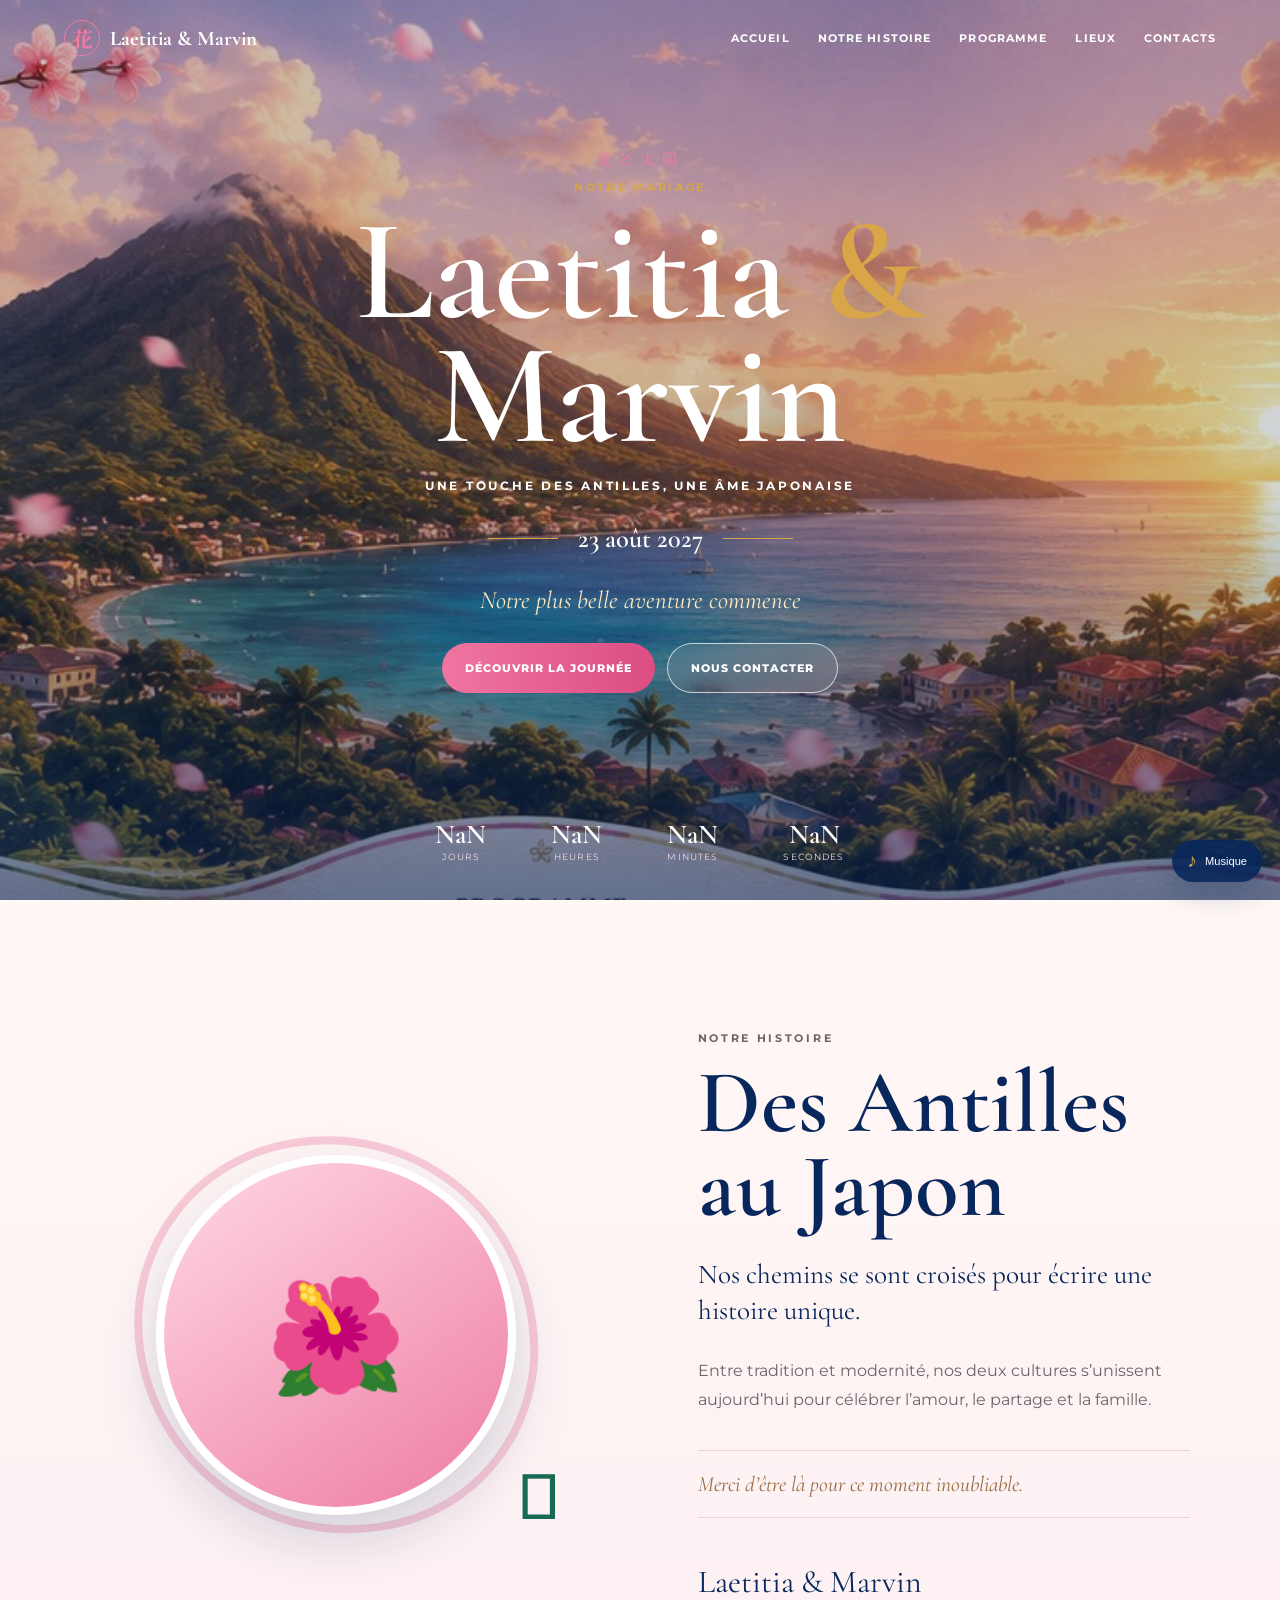
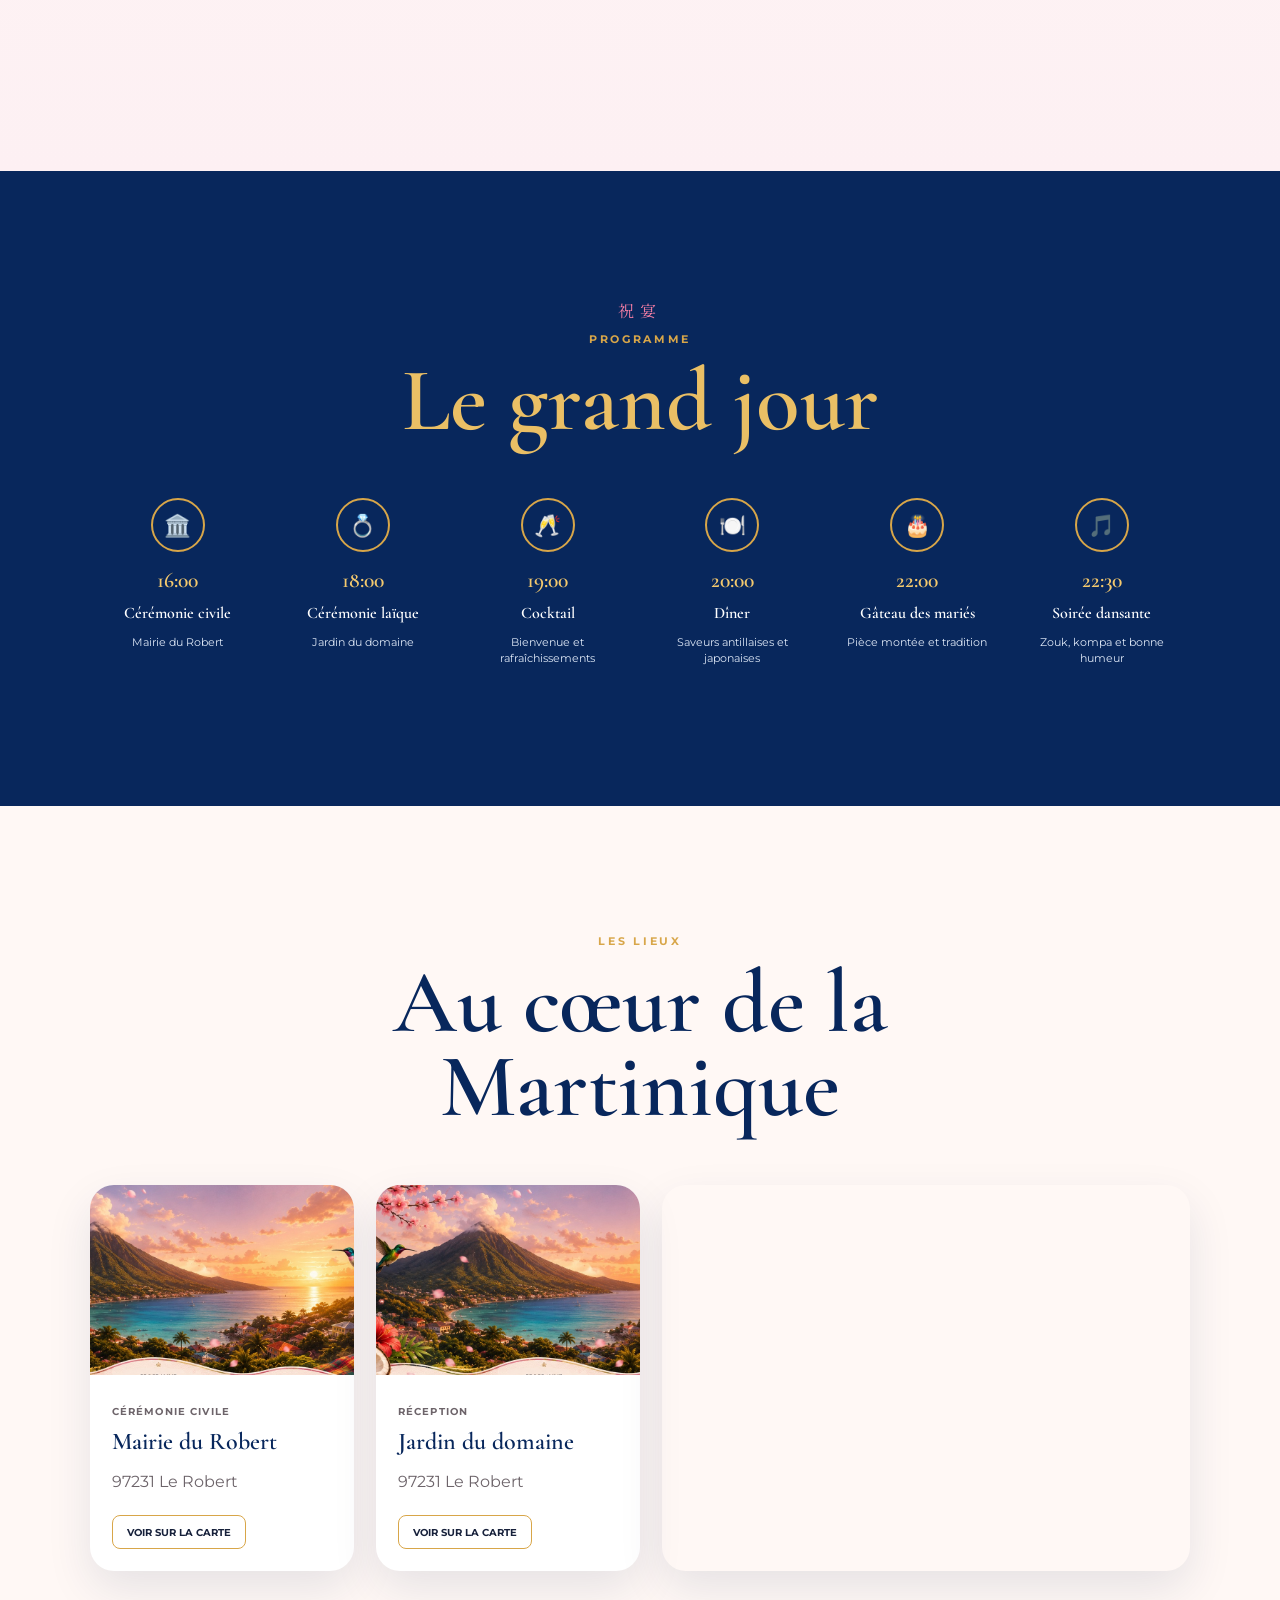
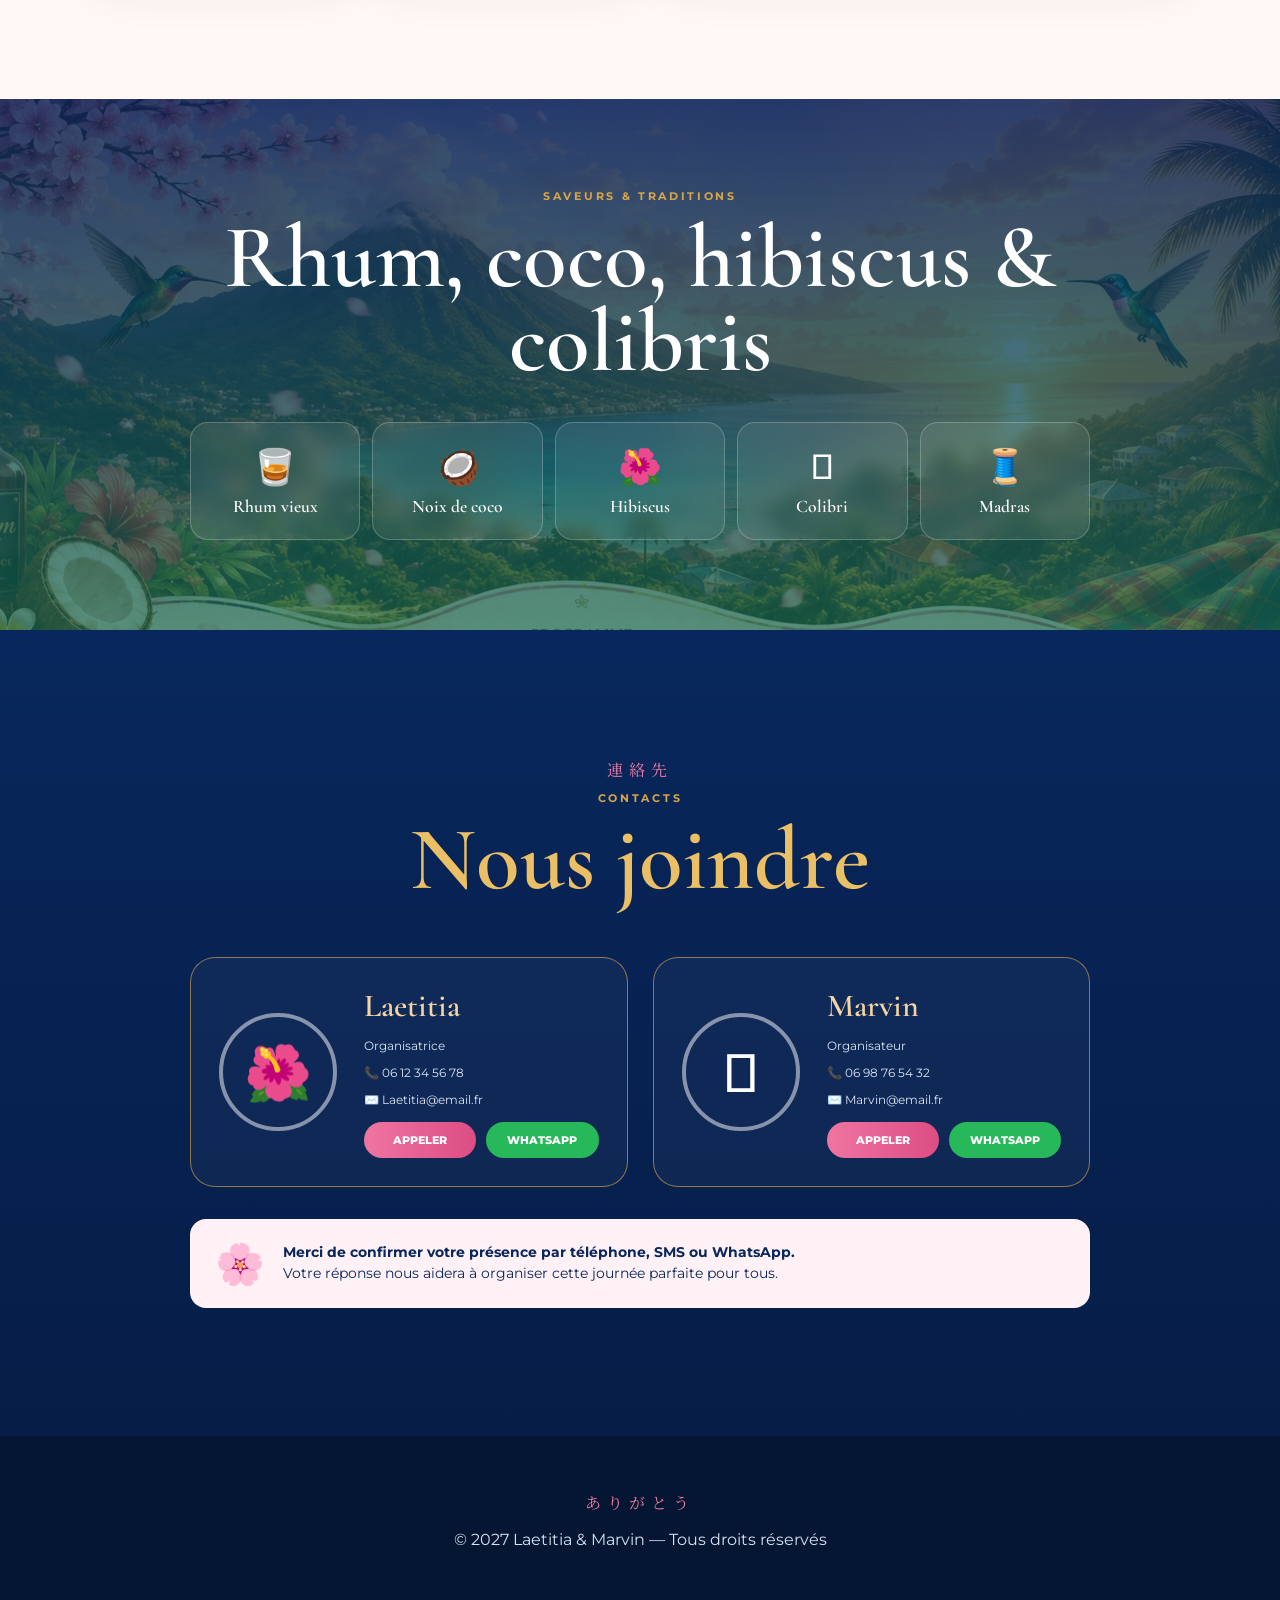
==== index.html @ 27b68145 "fix" ====
<!doctype html>
<html lang="fr">
<head>
  <meta charset="utf-8">
  <meta name="viewport" content="width=device-width, initial-scale=1">
  <meta name="theme-color" content="#08275c">
  <meta name="description" content="Mariage de Laetitia et Marvin en Martinique, entre Antilles et Japon.">
  <title>Laetitia & Marvin — Mariage Martinique × Japon</title>
  <link rel="preconnect" href="https://fonts.googleapis.com">
  <link rel="preconnect" href="https://fonts.gstatic.com" crossorigin>
  <link href="https://fonts.googleapis.com/css2?family=Cormorant+Garamond:wght@500;600;700&family=Montserrat:wght@400;500;600;700&family=Noto+Serif+JP:wght@500;600&display=swap" rel="stylesheet">
  <link rel="stylesheet" href="styles.css">
</head>
<body>
  <div class="petal-layer" aria-hidden="true"></div>

  <header class="site-header">
    <a class="brand" href="#accueil"><span>花</span> Laetitia & Marvin</a>
    <button class="menu-toggle" type="button" aria-label="Ouvrir le menu" aria-expanded="false">☰</button>
    <nav>
      <a href="#accueil">Accueil</a>
      <a href="#histoire">Notre histoire</a>
      <a href="#programme">Programme</a>
      <a href="#lieux">Lieux</a>
      <a href="#contacts">Contacts</a>
    </nav>
  </header>

  <button class="music-button" id="musicButton" type="button" aria-label="Activer la musique">
    <span>♪</span><small id="musicState">Musique</small>
  </button>
  <audio id="music" loop preload="none">
    <source src="assets/musique.mp3" type="audio/mpeg">
  </audio>

  <main>
    <section class="hero" id="accueil">
      <div class="hero-overlay"></div>
      <div class="hero-content reveal">
        <p class="japanese">愛と太陽</p>
        <p class="eyebrow">Notre mariage</p>
        <h1>Laetitia <span>&</span> Marvin</h1>
        <p class="subtitle">Une touche des Antilles, une âme japonaise</p>
        <div class="date-row"><i></i><strong>23 août 2027</strong><i></i></div>
        <p class="tagline">Notre plus belle aventure commence</p>
        <div class="hero-actions">
          <a class="button primary" href="#programme">Découvrir la journée</a>
          <a class="button glass" href="#contacts">Nous contacter</a>
        </div>
      </div>
      <div class="countdown">
        <div><strong id="days">000</strong><span>jours</span></div>
        <div><strong id="hours">00</strong><span>heures</span></div>
        <div><strong id="minutes">00</strong><span>minutes</span></div>
        <div><strong id="seconds">00</strong><span>secondes</span></div>
      </div>
    </section>

    <section class="story section" id="histoire">
      <div class="story-grid">
        <div class="story-art reveal">
          <div class="brush-circle"></div>
          <div class="story-photo">🌺</div>
          <span class="colibri">𓅃</span>
        </div>
        <div class="story-copy reveal">
          <p class="eyebrow">Notre histoire</p>
          <h2>Des Antilles au Japon</h2>
          <p class="lead">Nos chemins se sont croisés pour écrire une histoire unique.</p>
          <p>Entre tradition et modernité, nos deux cultures s’unissent aujourd’hui pour célébrer l’amour, le partage et la famille.</p>
          <blockquote>Merci d’être là pour ce moment inoubliable.</blockquote>
          <p class="signature">Laetitia & Marvin</p>
        </div>
      </div>
    </section>

    <section class="program section" id="programme">
      <div class="section-heading reveal">
        <p class="japanese">祝宴</p>
        <p class="eyebrow">Programme</p>
        <h2>Le grand jour</h2>
      </div>
      <div class="timeline">
        <article class="timeline-item reveal"><div class="icon">🏛️</div><time>16:00</time><h3>Cérémonie civile</h3><p>Mairie du Robert</p></article>
        <article class="timeline-item reveal"><div class="icon">💍</div><time>18:00</time><h3>Cérémonie laïque</h3><p>Jardin du domaine</p></article>
        <article class="timeline-item reveal"><div class="icon">🥂</div><time>19:00</time><h3>Cocktail</h3><p>Bienvenue et rafraîchissements</p></article>
        <article class="timeline-item reveal"><div class="icon">🍽️</div><time>20:00</time><h3>Dîner</h3><p>Saveurs antillaises et japonaises</p></article>
        <article class="timeline-item reveal"><div class="icon">🎂</div><time>22:00</time><h3>Gâteau des mariés</h3><p>Pièce montée et tradition</p></article>
        <article class="timeline-item reveal"><div class="icon">🎵</div><time>22:30</time><h3>Soirée dansante</h3><p>Zouk, kompa et bonne humeur</p></article>
      </div>
    </section>

    <section class="places section" id="lieux">
      <div class="section-heading reveal">
        <p class="eyebrow">Les lieux</p>
        <h2>Au cœur de la Martinique</h2>
      </div>
      <div class="places-grid">
        <article class="place-card reveal">
          <div class="place-image church"></div>
          <div class="place-content">
            <p class="place-label">Cérémonie civile</p>
            <h3>Mairie du Robert</h3>
            <p>97231 Le Robert</p>
            <a href="https://maps.google.com/?q=Mairie+du+Robert+Martinique" target="_blank" rel="noopener">Voir sur la carte</a>
          </div>
        </article>

        <article class="place-card reveal">
          <div class="place-image garden"></div>
          <div class="place-content">
            <p class="place-label">Réception</p>
            <h3>Jardin du domaine</h3>
            <p>97231 Le Robert</p>
            <a href="https://maps.google.com/?q=Le+Robert+Martinique" target="_blank" rel="noopener">Voir sur la carte</a>
          </div>
        </article>

        <div class="map-card reveal">
          <iframe title="Carte du Robert, Martinique" src="https://www.google.com/maps?q=Le%20Robert%20Martinique&output=embed" loading="lazy" referrerpolicy="no-referrer-when-downgrade"></iframe>
        </div>
      </div>
    </section>

    <section class="island-strip">
      <div class="island-content reveal">
        <p class="eyebrow">Saveurs & traditions</p>
        <h2>Rhum, coco, hibiscus & colibris</h2>
        <div class="island-icons">
          <article><span>🥃</span><strong>Rhum vieux</strong></article>
          <article><span>🥥</span><strong>Noix de coco</strong></article>
          <article><span>🌺</span><strong>Hibiscus</strong></article>
          <article><span>𓅃</span><strong>Colibri</strong></article>
          <article><span>🧵</span><strong>Madras</strong></article>
        </div>
      </div>
    </section>

    <section class="contacts section" id="contacts">
      <div class="section-heading reveal">
        <p class="japanese">連絡先</p>
        <p class="eyebrow">Contacts</p>
        <h2>Nous joindre</h2>
      </div>

      <div class="contact-grid">
        <article class="contact-card reveal">
          <div class="avatar Laetitia">🌺</div>
          <div>
            <h3>Laetitia</h3>
            <p>Organisatrice</p>
            <p>📞 06 12 34 56 78</p>
            <p>✉️ Laetitia@email.fr</p>
            <div class="contact-actions">
              <a class="call" href="tel:0612345678">Appeler</a>
              <a class="whatsapp" href="https://wa.me/33612345678" target="_blank" rel="noopener">WhatsApp</a>
            </div>
          </div>
        </article>

        <article class="contact-card reveal">
          <div class="avatar Marvin">𓅃</div>
          <div>
            <h3>Marvin</h3>
            <p>Organisateur</p>
            <p>📞 06 98 76 54 32</p>
            <p>✉️ Marvin@email.fr</p>
            <div class="contact-actions">
              <a class="call" href="tel:0698765432">Appeler</a>
              <a class="whatsapp" href="https://wa.me/33698765432" target="_blank" rel="noopener">WhatsApp</a>
            </div>
          </div>
        </article>
      </div>

      <div class="confirmation reveal">
        <span>🌸</span>
        <p><strong>Merci de confirmer votre présence par téléphone, SMS ou WhatsApp.</strong><br>Votre réponse nous aidera à organiser cette journée parfaite pour tous.</p>
      </div>
    </section>
  </main>

  <footer>
    <p class="japanese">ありがとう</p>
    <p>© 2027 Laetitia & Marvin — Tous droits réservés</p>
  </footer>

  <script src="script.js"></script>
</body>
</html>
---- styles.css ----
:root{--blue:#08275c;--blue2:#123a7a;--gold:#d8a649;--pink:#ee7ca3;--cream:#fff7f4;--green:#176b54;--text:#17213b}
*{box-sizing:border-box}html{scroll-behavior:smooth}body{margin:0;background:var(--cream);color:var(--text);font-family:Montserrat,sans-serif;overflow-x:hidden}a{color:inherit}
.site-header{position:fixed;z-index:50;inset:0 0 auto;display:flex;justify-content:space-between;align-items:center;padding:20px 5vw;color:#fff;transition:.3s}.site-header.scrolled{background:rgba(255,247,244,.95);color:var(--blue);box-shadow:0 8px 30px rgba(8,39,92,.12);backdrop-filter:blur(12px);padding-block:13px}.brand{display:flex;align-items:center;gap:10px;text-decoration:none;font:700 1.3rem "Cormorant Garamond",serif}.brand span{display:grid;place-items:center;width:36px;height:36px;border:1px solid var(--pink);border-radius:50%;color:var(--pink);font-family:"Noto Serif JP",serif}.site-header nav{display:flex;gap:28px}.site-header nav a{text-decoration:none;font-size:.7rem;font-weight:700;letter-spacing:.1em;text-transform:uppercase}.menu-toggle{display:none;border:0;background:none;color:inherit;font-size:1.5rem}
.music-button{position:fixed;z-index:60;right:18px;bottom:18px;display:flex;align-items:center;gap:8px;border:0;border-radius:999px;padding:10px 15px;background:rgba(8,39,92,.9);color:#fff;box-shadow:0 10px 28px rgba(8,39,92,.25);cursor:pointer}.music-button span{color:var(--gold);font-size:1.2rem}.music-button.playing{background:var(--pink)}
.hero{position:relative;min-height:100svh;display:grid;place-items:center;overflow:hidden;color:#fff;text-align:center;background:url("assets/hero-martinique.jpg") center/cover no-repeat}.hero-overlay{position:absolute;inset:0;background:linear-gradient(180deg,rgba(8,39,92,.2),rgba(8,39,92,.18) 55%,rgba(8,39,92,.62))}.hero-content{position:relative;z-index:3;max-width:850px;padding:120px 24px 180px}.japanese{font-family:"Noto Serif JP",serif;color:var(--pink);letter-spacing:.38em;margin:0 0 10px}.eyebrow{margin:0 0 13px;color:var(--gold);font-size:.7rem;font-weight:700;letter-spacing:.24em;text-transform:uppercase}.hero h1{font:600 clamp(4.4rem,12vw,9rem)/.86 "Cormorant Garamond",serif;margin:16px 0 20px;text-shadow:0 14px 36px rgba(0,0,0,.22)}.hero h1 span{color:var(--gold)}.subtitle{font-size:.78rem;font-weight:700;letter-spacing:.22em;text-transform:uppercase}.date-row{display:flex;align-items:center;justify-content:center;gap:20px;margin:30px 0}.date-row i{width:70px;height:1px;background:var(--gold)}.date-row strong{font:600 1.65rem "Cormorant Garamond",serif}.tagline{font:italic 1.55rem "Cormorant Garamond",serif;color:#ffe8c2}.hero-actions{display:flex;justify-content:center;gap:12px;flex-wrap:wrap;margin-top:28px}.button{display:inline-flex;align-items:center;justify-content:center;min-height:50px;padding:0 23px;border-radius:999px;text-decoration:none;text-transform:uppercase;font-size:.68rem;font-weight:800;letter-spacing:.09em}.primary{background:linear-gradient(90deg,#ef75a1,#dc4d83);color:#fff}.glass{border:1px solid rgba(255,255,255,.7);background:rgba(255,255,255,.08);color:#fff;backdrop-filter:blur(8px)}.countdown{position:absolute;z-index:4;bottom:38px;display:flex;gap:clamp(20px,6vw,65px)}.countdown div{display:grid}.countdown strong{font:600 1.7rem "Cormorant Garamond",serif}.countdown span{font-size:.55rem;text-transform:uppercase;letter-spacing:.13em;color:#f4dce5}
.section{padding:clamp(80px,10vw,140px) clamp(22px,7vw,105px)}.section h2,.island-strip h2{font:600 clamp(3rem,7vw,5.8rem)/.94 "Cormorant Garamond",serif;margin:0;color:var(--blue)}.section-heading{text-align:center;max-width:850px;margin:0 auto 55px}
.story{background:linear-gradient(180deg,#fff8f5,#fdf0f3)}.story-grid{display:grid;grid-template-columns:1fr 1fr;gap:clamp(50px,9vw,120px);align-items:center;max-width:1150px;margin:auto}.story-art{position:relative;min-height:500px}.brush-circle{position:absolute;left:50%;top:50%;width:400px;height:400px;border-radius:47% 53% 46% 54%;border:8px solid rgba(238,124,163,.35);transform:translate(-50%,-50%) rotate(-8deg)}.story-photo{position:absolute;left:50%;top:50%;width:360px;height:360px;border-radius:50%;display:grid;place-items:center;font-size:7rem;background:linear-gradient(145deg,#ffd8e4,#ee7ca3);border:8px solid #fff;box-shadow:0 25px 60px rgba(8,39,92,.17);transform:translate(-50%,-50%)}.colibri{position:absolute;right:5%;bottom:10%;font-size:4rem;color:var(--green)}.story-copy .lead{font:1.7rem/1.35 "Cormorant Garamond",serif;color:var(--blue)}.story-copy p{line-height:1.8;color:#6d646a}.story-copy blockquote{margin:35px 0;padding:20px 0;border-block:1px solid #eed1da;font:italic 1.35rem "Cormorant Garamond",serif;color:#9b6c43}.signature{font:2rem "Cormorant Garamond",serif;color:var(--blue)!important}
.program{background:var(--blue);color:#fff}.program h2{color:#eabf65}.timeline{display:grid;grid-template-columns:repeat(6,1fr);gap:8px;max-width:1200px;margin:auto}.timeline-item{text-align:center;padding:0 10px}.icon{width:54px;height:54px;margin:0 auto 15px;border-radius:50%;display:grid;place-items:center;border:2px solid var(--gold);font-size:1.35rem}.timeline time{display:block;font:600 1.35rem "Cormorant Garamond",serif;color:#f4c96e}.timeline h3{font:600 1rem "Cormorant Garamond",serif;margin:10px 0 6px}.timeline p{font-size:.68rem;line-height:1.55;color:#dce6f5}
.places{background:#fff8f5}.places-grid{display:grid;grid-template-columns:.75fr .75fr 1.5fr;gap:22px;max-width:1200px;margin:auto}.place-card{overflow:hidden;border-radius:24px;background:#fff;box-shadow:0 18px 45px rgba(8,39,92,.1)}.place-image{height:190px;background:url("assets/hero-martinique.jpg") center/cover}.church{background-position:65% 70%}.garden{background-position:30% 80%}.place-content{padding:22px}.place-label{color:var(--gold);font-size:.6rem;font-weight:700;letter-spacing:.12em;text-transform:uppercase}.place-content h3{font:600 1.5rem "Cormorant Garamond",serif;color:var(--blue);margin:6px 0}.place-content p{color:#6d646a}.place-content a{display:inline-block;margin-top:8px;padding:10px 14px;border:1px solid var(--gold);border-radius:8px;text-decoration:none;font-size:.62rem;font-weight:700;text-transform:uppercase}.map-card{overflow:hidden;border-radius:24px;min-height:320px;box-shadow:0 18px 45px rgba(8,39,92,.1)}.map-card iframe{width:100%;height:100%;min-height:320px;border:0}
.island-strip{position:relative;min-height:520px;display:grid;place-items:center;padding:90px 24px;text-align:center;color:#fff;background:linear-gradient(rgba(8,39,92,.82),rgba(23,107,84,.72)),url("assets/hero-martinique.jpg") center/cover}.island-strip h2{color:#fff}.island-content{max-width:900px}.island-icons{display:grid;grid-template-columns:repeat(5,1fr);gap:12px;margin-top:38px}.island-icons article{display:grid;gap:8px;padding:22px 10px;border:1px solid rgba(255,255,255,.22);border-radius:18px;background:rgba(255,255,255,.08);backdrop-filter:blur(8px)}.island-icons span{font-size:2.2rem}.island-icons strong{font:600 1.1rem "Cormorant Garamond",serif}
.contacts{background:linear-gradient(180deg,#08275c,#061d47);color:#fff}.contacts h2{color:#eabf65}.contact-grid{max-width:900px;margin:auto;display:grid;grid-template-columns:1fr 1fr;gap:25px}.contact-card{display:grid;grid-template-columns:125px 1fr;gap:20px;align-items:center;padding:28px;border:1px solid rgba(216,166,73,.65);border-radius:25px;background:rgba(255,255,255,.035)}.avatar{width:118px;height:118px;border-radius:50%;display:grid;place-items:center;font-size:3.4rem;border:4px solid rgba(255,255,255,.5)}.avatar.marie{background:linear-gradient(145deg,#ffd6e2,#ee7ca3)}.avatar.jean{background:linear-gradient(145deg,#58c2a6,#176b54)}.contact-card h3{margin:0;font:600 2rem "Cormorant Garamond",serif;color:#f4d5a0}.contact-card p{font-size:.76rem;color:#dbe5f4}.contact-actions{display:flex;gap:10px;margin-top:15px}.contact-actions a{flex:1;padding:11px;border-radius:999px;text-align:center;text-decoration:none;font-size:.68rem;font-weight:800;text-transform:uppercase}.call{background:linear-gradient(90deg,#ef75a1,#dc4d83)}.whatsapp{background:#27b959}.confirmation{max-width:900px;margin:32px auto 0;display:flex;align-items:center;gap:18px;padding:20px 25px;border-radius:16px;background:#fff1f5;color:var(--blue)}.confirmation span{font-size:2.5rem}.confirmation p{margin:0;line-height:1.6;font-size:.85rem}
footer{text-align:center;padding:55px 22px;background:#041632;color:#d8e2f2}.petal-layer{position:fixed;inset:0;z-index:30;overflow:hidden;pointer-events:none}.petal{position:absolute;top:-10vh;width:17px;height:12px;border-radius:80% 20% 80% 20%;background:linear-gradient(145deg,#ffd8e4,#f08eac);animation:fall linear infinite;opacity:.8}@keyframes fall{0%{transform:translate3d(0,-10vh,0) rotate(0)}50%{transform:translate3d(48px,52vh,0) rotate(180deg)}100%{transform:translate3d(-35px,112vh,0) rotate(360deg)}}.reveal{opacity:0;transform:translateY(28px);transition:.85s}.reveal.visible{opacity:1;transform:none}
@media(max-width:950px){.timeline{grid-template-columns:repeat(3,1fr);gap:35px 10px}.places-grid{grid-template-columns:1fr 1fr}.map-card{grid-column:1/-1}.story-grid{grid-template-columns:1fr}}
@media(max-width:720px){.site-header nav{display:none}.menu-toggle{display:block}.site-header nav.open{position:absolute;top:100%;left:0;right:0;display:flex;flex-direction:column;padding:25px;background:var(--cream);color:var(--blue)}.hero h1{font-size:4.2rem}.hero-content{padding-bottom:200px}.countdown{gap:18px}.section{padding:78px 20px}.story-art{min-height:400px}.story-photo{width:300px;height:300px}.brush-circle{width:330px;height:330px}.timeline{grid-template-columns:1fr 1fr}.places-grid{grid-template-columns:1fr}.island-icons{grid-template-columns:1fr 1fr}.contact-grid{grid-template-columns:1fr}.contact-card{grid-template-columns:100px 1fr}.avatar{width:95px;height:95px}.confirmation{align-items:flex-start}.music-button small{display:none}}
@media(max-width:480px){.timeline{grid-template-columns:1fr}.island-icons{grid-template-columns:1fr}.contact-card{grid-template-columns:1fr;text-align:center}.avatar{margin:auto}.contact-actions{flex-direction:column}.confirmation{display:block;text-align:center}.date-row i{width:35px}}
@media(prefers-reduced-motion:reduce){.petal{animation:none}.reveal{transition:none}html{scroll-behavior:auto}}

/* ===== Version mobile fidèle au rendu desktop ===== */
body.menu-open{overflow:hidden}

@media (max-width: 820px) {
  .site-header{padding:14px 16px}
  .brand{font-size:1.05rem}
  .brand span{width:32px;height:32px}

  .menu-toggle{
    display:block;
    position:relative;
    z-index:72;
    width:44px;
    height:44px;
    border-radius:50%;
    background:rgba(255,255,255,.14);
    backdrop-filter:blur(8px);
  }

  .site-header nav{
    position:fixed;
    inset:0;
    z-index:71;
    display:flex;
    flex-direction:column;
    justify-content:center;
    gap:25px;
    padding:90px 25px 40px;
    background:rgba(8,39,92,.98);
    color:#fff;
    transform:translateX(100%);
    transition:transform .35s ease;
  }

  .site-header nav.open{transform:translateX(0)}

  .site-header nav a{
    font:600 2rem "Cormorant Garamond",serif;
    text-align:center;
    text-transform:none;
    letter-spacing:.02em;
  }

  .hero{
    min-height:100svh;
    background-position:48% center;
  }

  .hero-content{
    width:100%;
    padding:108px 18px 185px;
  }

  .hero h1{
    font-size:clamp(3.8rem,17vw,5.3rem);
    line-height:.88;
    margin:12px 0 18px;
  }

  .japanese{font-size:.9rem;letter-spacing:.28em}

  .subtitle{
    max-width:320px;
    margin-inline:auto;
    font-size:.66rem;
    line-height:1.6;
    letter-spacing:.15em;
  }

  .date-row{gap:12px;margin:23px 0}
  .date-row i{width:34px}
  .date-row strong{font-size:1.35rem}
  .tagline{font-size:1.2rem}

  .hero-actions{
    flex-direction:column;
    align-items:center;
  }

  .hero-actions .button{width:min(100%,300px)}

  .countdown{
    left:50%;
    bottom:26px;
    width:calc(100% - 28px);
    transform:translateX(-50%);
    justify-content:space-around;
    gap:4px;
    padding:14px 8px;
    border:1px solid rgba(255,255,255,.2);
    border-radius:20px;
    background:rgba(8,39,92,.32);
    backdrop-filter:blur(8px);
  }

  .countdown strong{font-size:1.25rem}
  .countdown span{font-size:.48rem}

  .section{padding:76px 18px}

  .section h2,.island-strip h2{
    font-size:clamp(2.7rem,13vw,4.2rem);
  }

  .section-heading{margin-bottom:38px}

  .story-grid{grid-template-columns:1fr;gap:35px}
  .story-art{min-height:340px}
  .story-photo{width:260px;height:260px;font-size:5rem}
  .brush-circle{width:290px;height:290px}
  .colibri{right:2%;bottom:4%;font-size:3rem}
  .story-copy{text-align:center}
  .story-copy .lead{font-size:1.45rem}

  .timeline{
    display:grid;
    grid-template-columns:1fr;
    max-width:520px;
  }

  .timeline-item{
    display:grid;
    grid-template-columns:64px 1fr;
    grid-template-areas:
      "icon time"
      "icon title"
      "icon text";
    gap:3px 16px;
    text-align:left;
    padding:24px 0;
    border-bottom:1px solid rgba(216,166,73,.25);
  }

  .timeline-item .icon{
    grid-area:icon;
    width:54px;
    height:54px;
    margin:0;
  }

  .timeline-item time{grid-area:time;font-size:1.4rem}
  .timeline-item h3{grid-area:title;margin:2px 0 3px;font-size:1.25rem}
  .timeline-item p{grid-area:text;margin:0;font-size:.75rem}

  .places-grid{
    grid-template-columns:1fr;
    max-width:520px;
  }

  .place-card{
    display:grid;
    grid-template-columns:130px 1fr;
    min-height:155px;
  }

  .place-image{height:100%;min-height:155px}
  .place-content{padding:18px}
  .map-card{grid-column:auto;min-height:290px}
  .map-card iframe{min-height:290px}

  .island-strip{min-height:auto;padding:78px 18px}
  .island-icons{grid-template-columns:repeat(2,minmax(0,1fr));gap:10px}
  .island-icons article{min-height:120px;padding:20px 8px}
  .island-icons article:last-child{
    grid-column:1/-1;
    width:50%;
    justify-self:center;
  }

  .contact-grid{grid-template-columns:1fr;max-width:520px}
  .contact-card{grid-template-columns:96px 1fr;gap:16px;padding:22px}
  .avatar{width:90px;height:90px;font-size:2.6rem}
  .contact-actions{flex-direction:column}
  .confirmation{align-items:flex-start;padding:18px}

  .music-button{
    right:12px;
    bottom:12px;
    width:48px;
    height:48px;
    padding:0;
    justify-content:center;
  }

  .music-button small{display:none}
}

@media (max-width: 430px) {
  .hero{background-position:46% center}
  .hero h1{font-size:3.7rem}
  .story-photo{width:230px;height:230px}
  .brush-circle{width:255px;height:255px}

  .place-card{grid-template-columns:1fr}
  .place-image{height:180px}

  .contact-card{
    grid-template-columns:1fr;
    text-align:center;
  }

  .avatar{margin-inline:auto}
  .confirmation{display:block;text-align:center}
  .island-icons article:last-child{width:100%}
}


/* ===== Correctifs responsive finaux ===== */
.petal-layer{
  z-index:1;
}

.site-header,
.music-button{
  z-index:50;
}

main,
footer{
  position:relative;
  z-index:2;
}

.hero{
  isolation:isolate;
}

.hero-overlay{
  z-index:0;
  pointer-events:none;
}

.hero-content,
.countdown{
  z-index:3;
}

@media (max-width: 820px){
  .hero{
    min-height:100svh;
    background-image:url("assets/hero-martinique.jpg");
    background-size:cover;
    background-repeat:no-repeat;
    background-position:center center;
    background-color:#08275c;
  }

  .hero-overlay{
    background:linear-gradient(
      180deg,
      rgba(8,39,92,.30) 0%,
      rgba(8,39,92,.34) 48%,
      rgba(8,39,92,.76) 100%
    );
  }

  .hero-content{
    min-height:100svh;
    display:flex;
    flex-direction:column;
    align-items:center;
    justify-content:center;
    padding:105px 18px 190px;
  }

  .hero h1{
    max-width:100%;
    overflow-wrap:normal;
  }

  .hero-actions{
    width:100%;
  }

  .hero-actions .button{
    width:min(100%,320px);
  }
}

@media (max-width: 480px){
  .hero{
    background-position:52% center;
  }

  .hero-content{
    padding-inline:16px;
  }

  .hero h1{
    font-size:clamp(3.25rem,16vw,4rem);
  }

  .subtitle{
    max-width:300px;
  }

  .tagline{
    max-width:330px;
    margin-inline:auto;
  }
}

@media (max-width: 390px){
  .hero{
    background-size:cover;
    background-position:52% center;
  }
}
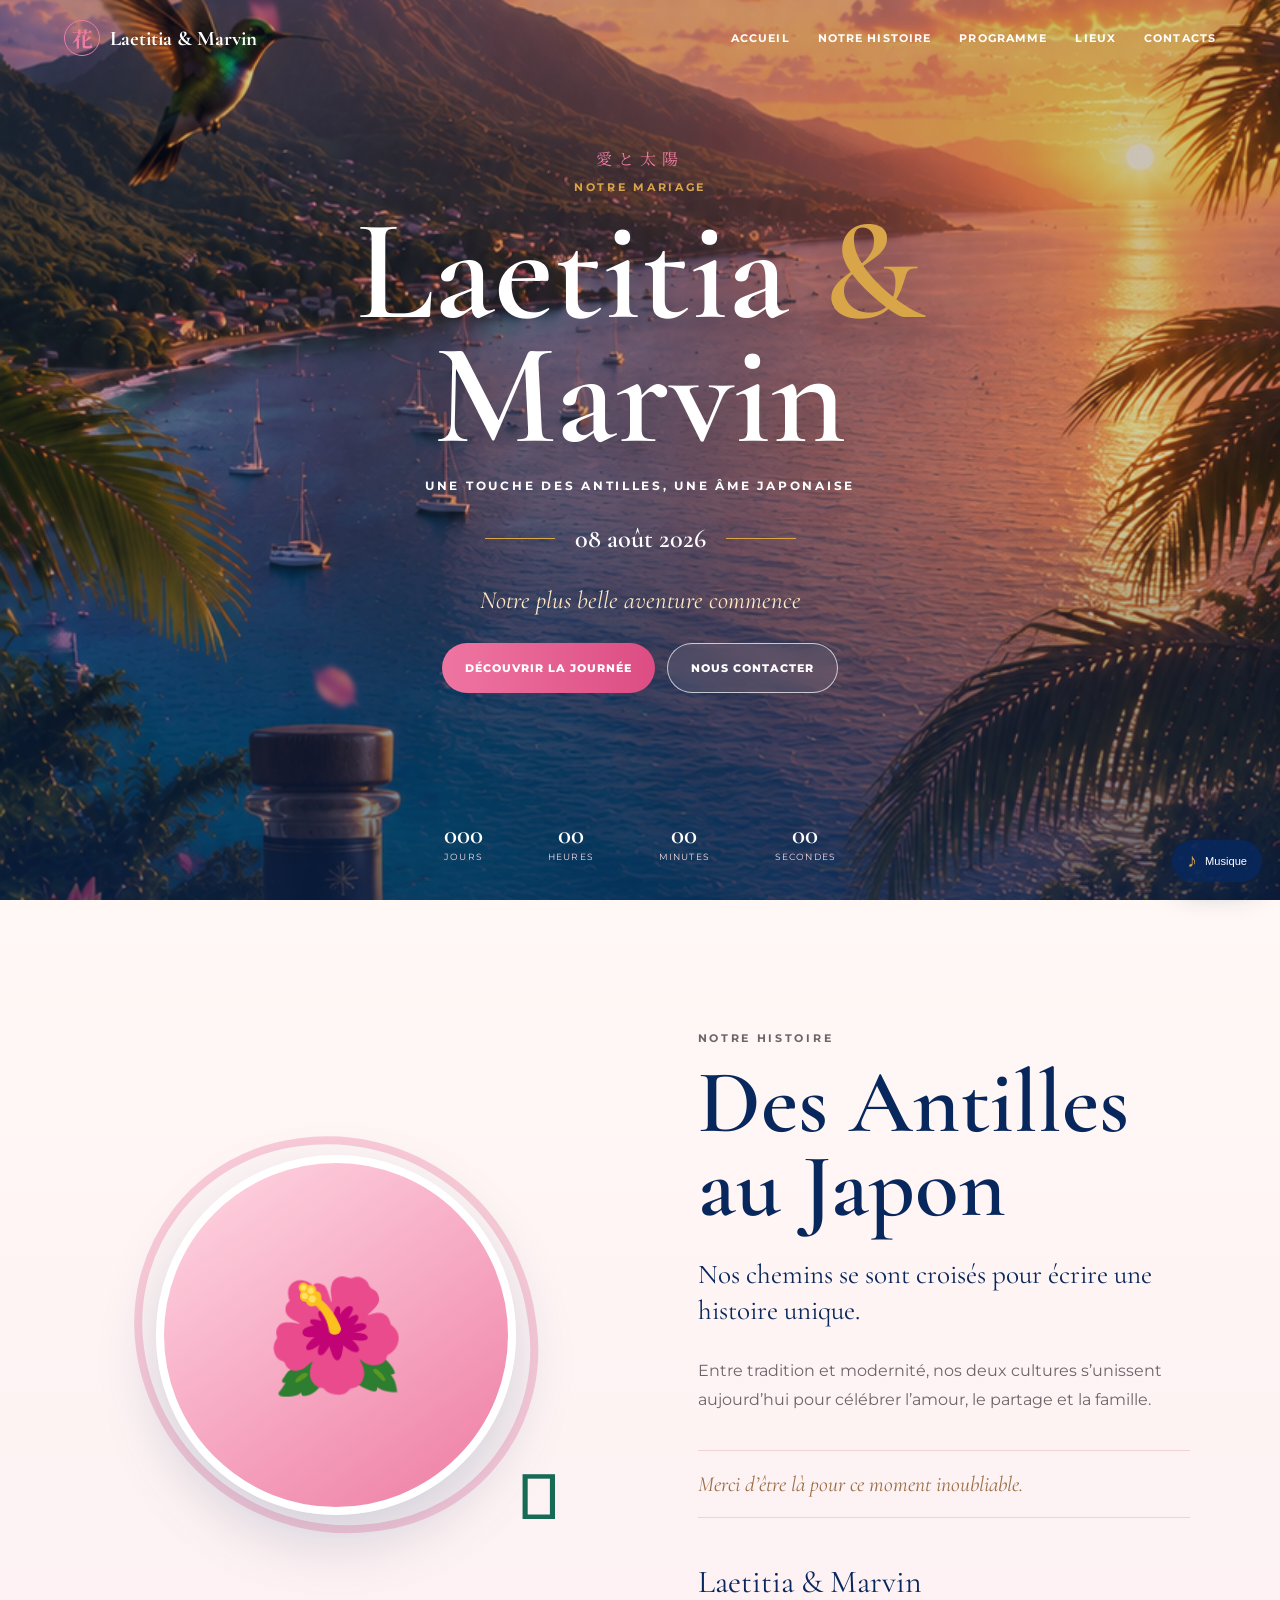
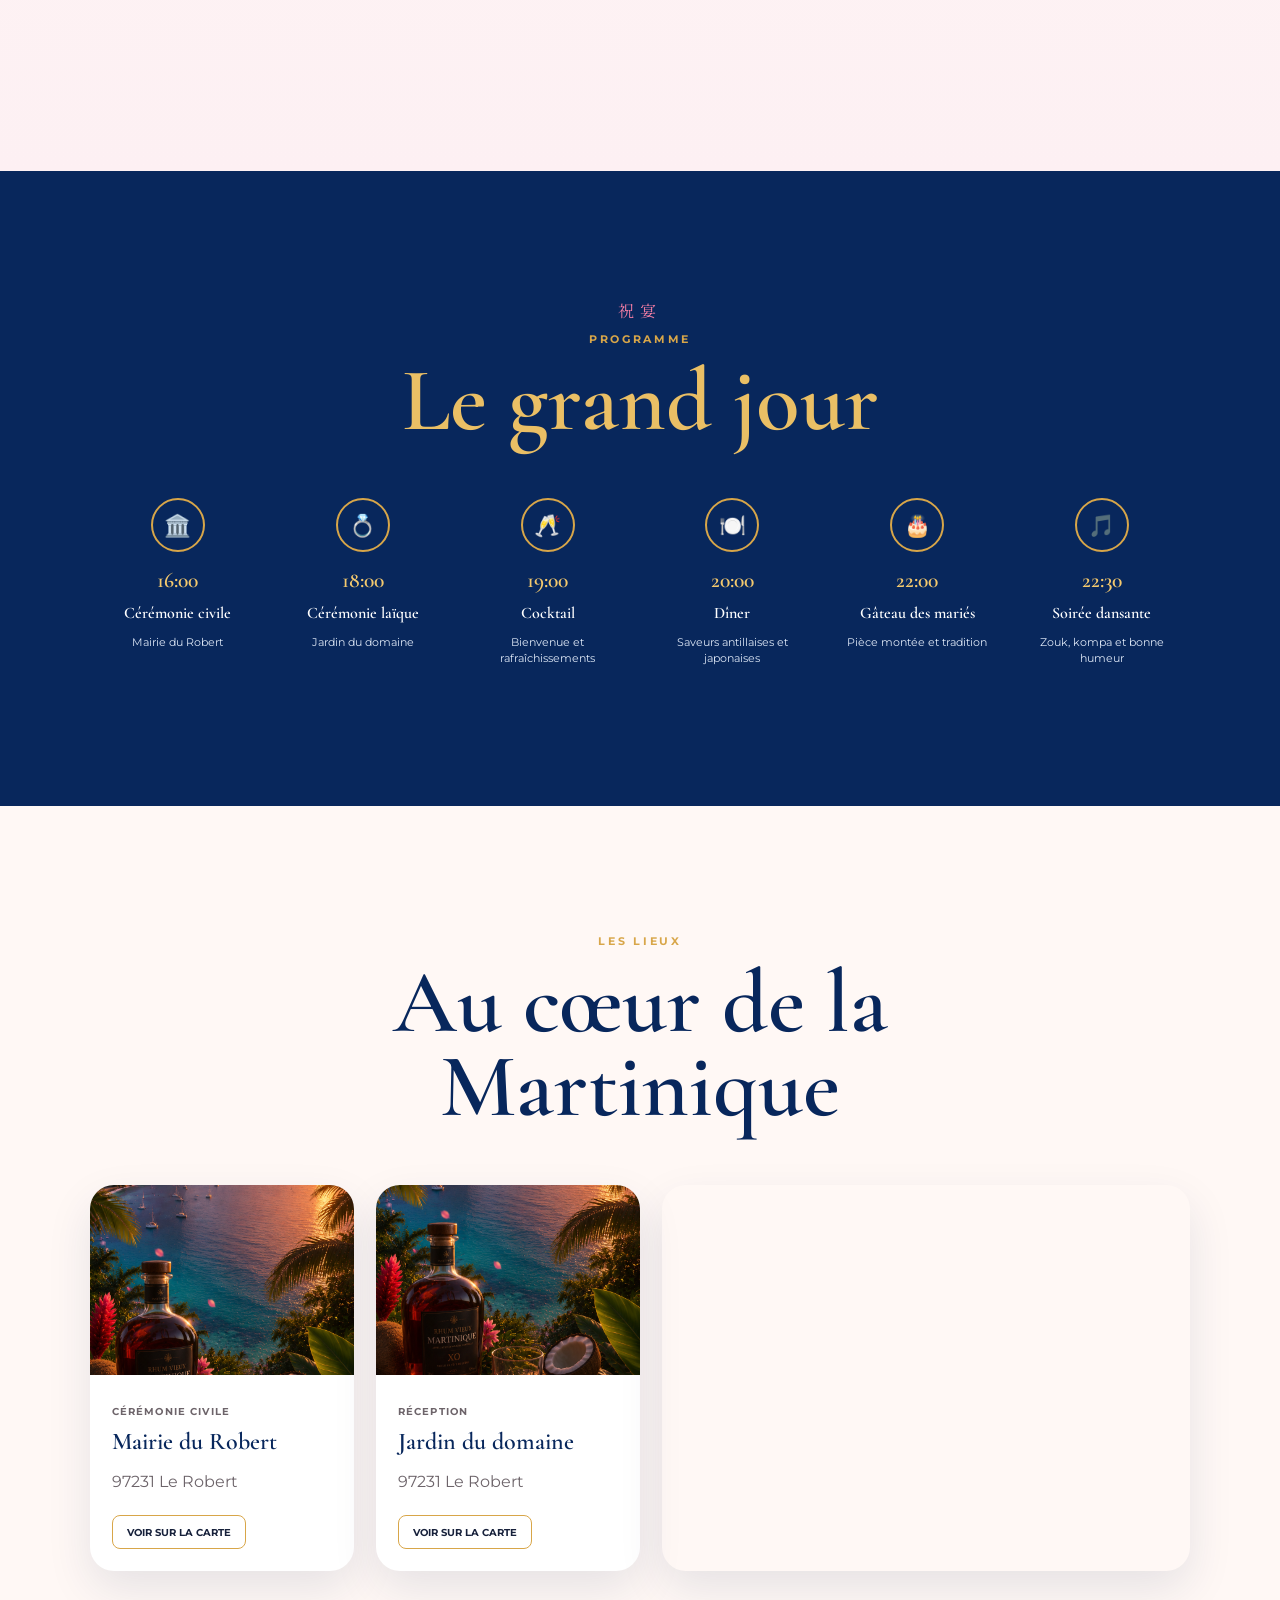
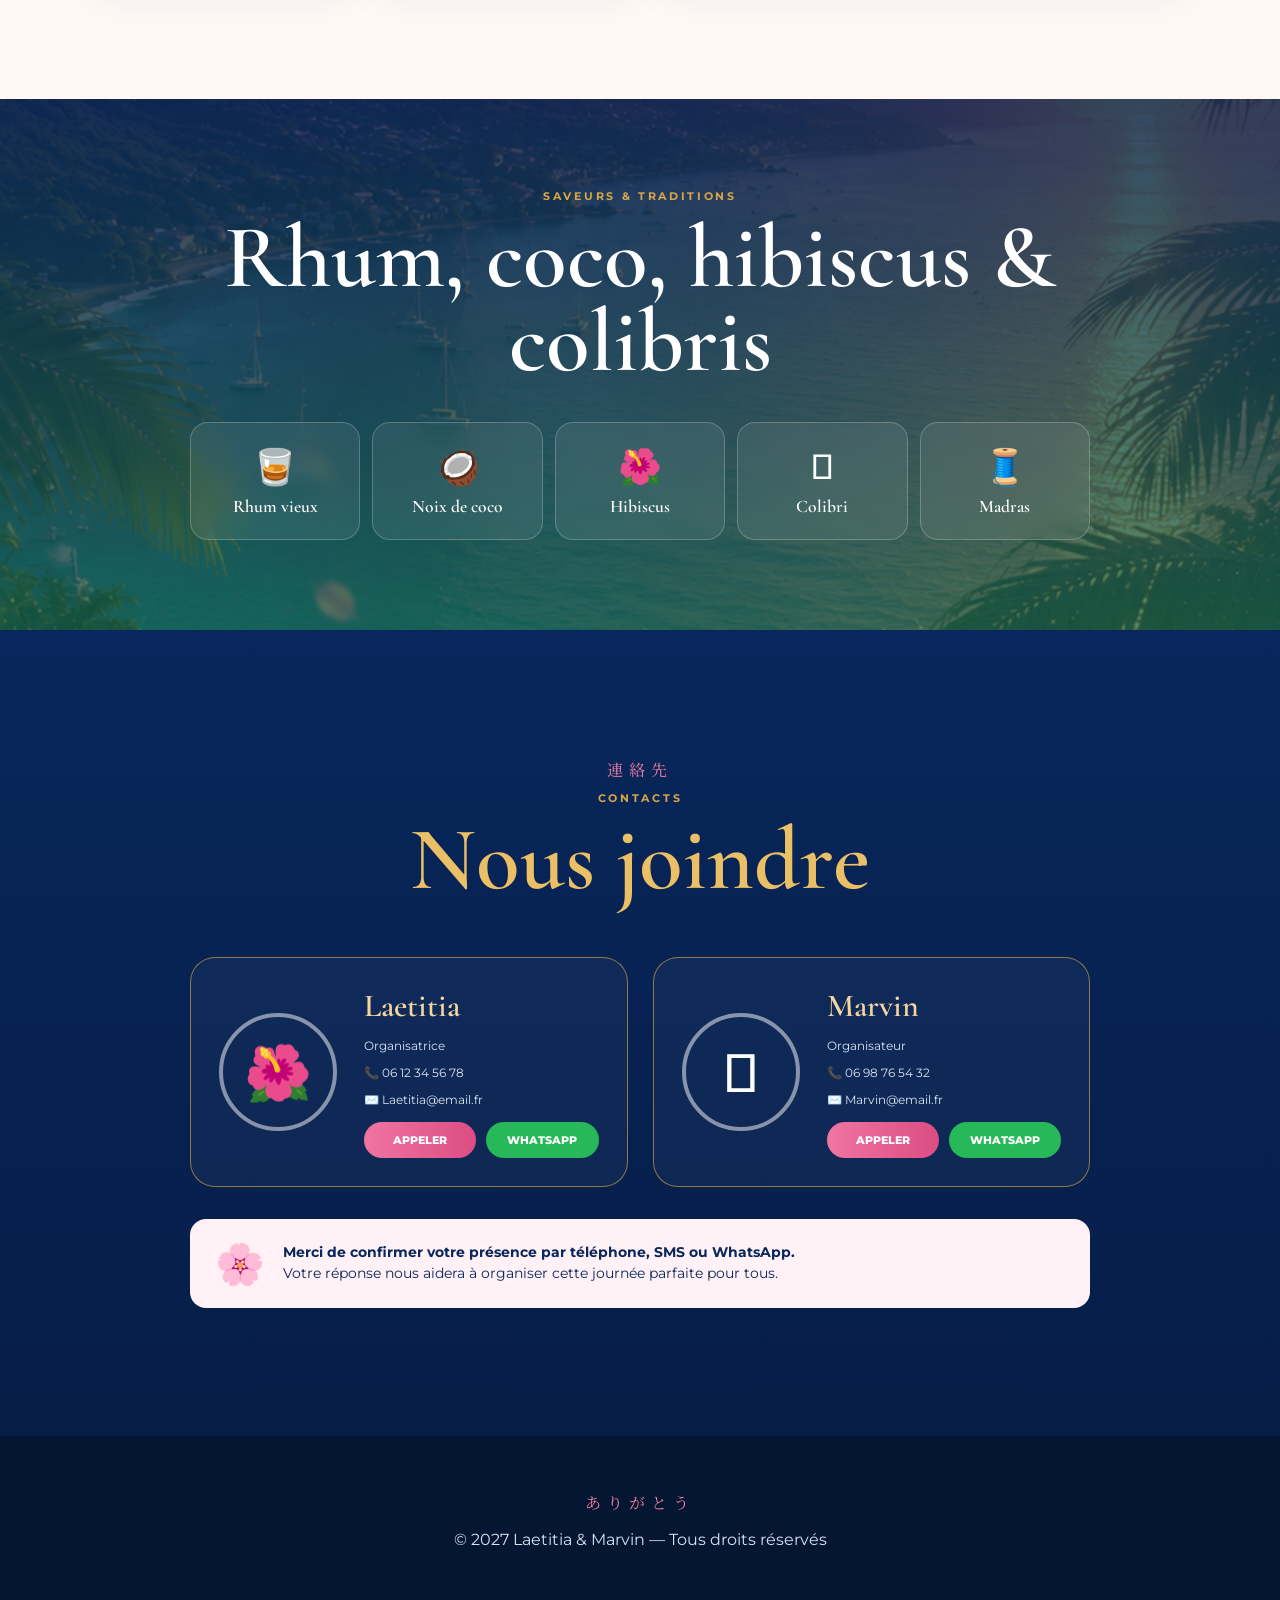
==== commit 94fee322: "fix" ====
--- a/index.html
+++ b/index.html
@@ -41,7 +41,7 @@
         <p class="eyebrow">Notre mariage</p>
         <h1>Laetitia <span>&</span> Marvin</h1>
         <p class="subtitle">Une touche des Antilles, une âme japonaise</p>
-        <div class="date-row"><i></i><strong>23 août 2027</strong><i></i></div>
+        <div class="date-row"><i></i><strong>08 août 2026</strong><i></i></div>
         <p class="tagline">Notre plus belle aventure commence</p>
         <div class="hero-actions">
           <a class="button primary" href="#programme">Découvrir la journée</a>
--- a/styles.css
+++ b/styles.css
@@ -1,325 +1,1284 @@
-:root{--blue:#08275c;--blue2:#123a7a;--gold:#d8a649;--pink:#ee7ca3;--cream:#fff7f4;--green:#176b54;--text:#17213b}
-*{box-sizing:border-box}html{scroll-behavior:smooth}body{margin:0;background:var(--cream);color:var(--text);font-family:Montserrat,sans-serif;overflow-x:hidden}a{color:inherit}
-.site-header{position:fixed;z-index:50;inset:0 0 auto;display:flex;justify-content:space-between;align-items:center;padding:20px 5vw;color:#fff;transition:.3s}.site-header.scrolled{background:rgba(255,247,244,.95);color:var(--blue);box-shadow:0 8px 30px rgba(8,39,92,.12);backdrop-filter:blur(12px);padding-block:13px}.brand{display:flex;align-items:center;gap:10px;text-decoration:none;font:700 1.3rem "Cormorant Garamond",serif}.brand span{display:grid;place-items:center;width:36px;height:36px;border:1px solid var(--pink);border-radius:50%;color:var(--pink);font-family:"Noto Serif JP",serif}.site-header nav{display:flex;gap:28px}.site-header nav a{text-decoration:none;font-size:.7rem;font-weight:700;letter-spacing:.1em;text-transform:uppercase}.menu-toggle{display:none;border:0;background:none;color:inherit;font-size:1.5rem}
-.music-button{position:fixed;z-index:60;right:18px;bottom:18px;display:flex;align-items:center;gap:8px;border:0;border-radius:999px;padding:10px 15px;background:rgba(8,39,92,.9);color:#fff;box-shadow:0 10px 28px rgba(8,39,92,.25);cursor:pointer}.music-button span{color:var(--gold);font-size:1.2rem}.music-button.playing{background:var(--pink)}
-.hero{position:relative;min-height:100svh;display:grid;place-items:center;overflow:hidden;color:#fff;text-align:center;background:url("assets/hero-martinique.jpg") center/cover no-repeat}.hero-overlay{position:absolute;inset:0;background:linear-gradient(180deg,rgba(8,39,92,.2),rgba(8,39,92,.18) 55%,rgba(8,39,92,.62))}.hero-content{position:relative;z-index:3;max-width:850px;padding:120px 24px 180px}.japanese{font-family:"Noto Serif JP",serif;color:var(--pink);letter-spacing:.38em;margin:0 0 10px}.eyebrow{margin:0 0 13px;color:var(--gold);font-size:.7rem;font-weight:700;letter-spacing:.24em;text-transform:uppercase}.hero h1{font:600 clamp(4.4rem,12vw,9rem)/.86 "Cormorant Garamond",serif;margin:16px 0 20px;text-shadow:0 14px 36px rgba(0,0,0,.22)}.hero h1 span{color:var(--gold)}.subtitle{font-size:.78rem;font-weight:700;letter-spacing:.22em;text-transform:uppercase}.date-row{display:flex;align-items:center;justify-content:center;gap:20px;margin:30px 0}.date-row i{width:70px;height:1px;background:var(--gold)}.date-row strong{font:600 1.65rem "Cormorant Garamond",serif}.tagline{font:italic 1.55rem "Cormorant Garamond",serif;color:#ffe8c2}.hero-actions{display:flex;justify-content:center;gap:12px;flex-wrap:wrap;margin-top:28px}.button{display:inline-flex;align-items:center;justify-content:center;min-height:50px;padding:0 23px;border-radius:999px;text-decoration:none;text-transform:uppercase;font-size:.68rem;font-weight:800;letter-spacing:.09em}.primary{background:linear-gradient(90deg,#ef75a1,#dc4d83);color:#fff}.glass{border:1px solid rgba(255,255,255,.7);background:rgba(255,255,255,.08);color:#fff;backdrop-filter:blur(8px)}.countdown{position:absolute;z-index:4;bottom:38px;display:flex;gap:clamp(20px,6vw,65px)}.countdown div{display:grid}.countdown strong{font:600 1.7rem "Cormorant Garamond",serif}.countdown span{font-size:.55rem;text-transform:uppercase;letter-spacing:.13em;color:#f4dce5}
-.section{padding:clamp(80px,10vw,140px) clamp(22px,7vw,105px)}.section h2,.island-strip h2{font:600 clamp(3rem,7vw,5.8rem)/.94 "Cormorant Garamond",serif;margin:0;color:var(--blue)}.section-heading{text-align:center;max-width:850px;margin:0 auto 55px}
-.story{background:linear-gradient(180deg,#fff8f5,#fdf0f3)}.story-grid{display:grid;grid-template-columns:1fr 1fr;gap:clamp(50px,9vw,120px);align-items:center;max-width:1150px;margin:auto}.story-art{position:relative;min-height:500px}.brush-circle{position:absolute;left:50%;top:50%;width:400px;height:400px;border-radius:47% 53% 46% 54%;border:8px solid rgba(238,124,163,.35);transform:translate(-50%,-50%) rotate(-8deg)}.story-photo{position:absolute;left:50%;top:50%;width:360px;height:360px;border-radius:50%;display:grid;place-items:center;font-size:7rem;background:linear-gradient(145deg,#ffd8e4,#ee7ca3);border:8px solid #fff;box-shadow:0 25px 60px rgba(8,39,92,.17);transform:translate(-50%,-50%)}.colibri{position:absolute;right:5%;bottom:10%;font-size:4rem;color:var(--green)}.story-copy .lead{font:1.7rem/1.35 "Cormorant Garamond",serif;color:var(--blue)}.story-copy p{line-height:1.8;color:#6d646a}.story-copy blockquote{margin:35px 0;padding:20px 0;border-block:1px solid #eed1da;font:italic 1.35rem "Cormorant Garamond",serif;color:#9b6c43}.signature{font:2rem "Cormorant Garamond",serif;color:var(--blue)!important}
-.program{background:var(--blue);color:#fff}.program h2{color:#eabf65}.timeline{display:grid;grid-template-columns:repeat(6,1fr);gap:8px;max-width:1200px;margin:auto}.timeline-item{text-align:center;padding:0 10px}.icon{width:54px;height:54px;margin:0 auto 15px;border-radius:50%;display:grid;place-items:center;border:2px solid var(--gold);font-size:1.35rem}.timeline time{display:block;font:600 1.35rem "Cormorant Garamond",serif;color:#f4c96e}.timeline h3{font:600 1rem "Cormorant Garamond",serif;margin:10px 0 6px}.timeline p{font-size:.68rem;line-height:1.55;color:#dce6f5}
-.places{background:#fff8f5}.places-grid{display:grid;grid-template-columns:.75fr .75fr 1.5fr;gap:22px;max-width:1200px;margin:auto}.place-card{overflow:hidden;border-radius:24px;background:#fff;box-shadow:0 18px 45px rgba(8,39,92,.1)}.place-image{height:190px;background:url("assets/hero-martinique.jpg") center/cover}.church{background-position:65% 70%}.garden{background-position:30% 80%}.place-content{padding:22px}.place-label{color:var(--gold);font-size:.6rem;font-weight:700;letter-spacing:.12em;text-transform:uppercase}.place-content h3{font:600 1.5rem "Cormorant Garamond",serif;color:var(--blue);margin:6px 0}.place-content p{color:#6d646a}.place-content a{display:inline-block;margin-top:8px;padding:10px 14px;border:1px solid var(--gold);border-radius:8px;text-decoration:none;font-size:.62rem;font-weight:700;text-transform:uppercase}.map-card{overflow:hidden;border-radius:24px;min-height:320px;box-shadow:0 18px 45px rgba(8,39,92,.1)}.map-card iframe{width:100%;height:100%;min-height:320px;border:0}
-.island-strip{position:relative;min-height:520px;display:grid;place-items:center;padding:90px 24px;text-align:center;color:#fff;background:linear-gradient(rgba(8,39,92,.82),rgba(23,107,84,.72)),url("assets/hero-martinique.jpg") center/cover}.island-strip h2{color:#fff}.island-content{max-width:900px}.island-icons{display:grid;grid-template-columns:repeat(5,1fr);gap:12px;margin-top:38px}.island-icons article{display:grid;gap:8px;padding:22px 10px;border:1px solid rgba(255,255,255,.22);border-radius:18px;background:rgba(255,255,255,.08);backdrop-filter:blur(8px)}.island-icons span{font-size:2.2rem}.island-icons strong{font:600 1.1rem "Cormorant Garamond",serif}
-.contacts{background:linear-gradient(180deg,#08275c,#061d47);color:#fff}.contacts h2{color:#eabf65}.contact-grid{max-width:900px;margin:auto;display:grid;grid-template-columns:1fr 1fr;gap:25px}.contact-card{display:grid;grid-template-columns:125px 1fr;gap:20px;align-items:center;padding:28px;border:1px solid rgba(216,166,73,.65);border-radius:25px;background:rgba(255,255,255,.035)}.avatar{width:118px;height:118px;border-radius:50%;display:grid;place-items:center;font-size:3.4rem;border:4px solid rgba(255,255,255,.5)}.avatar.marie{background:linear-gradient(145deg,#ffd6e2,#ee7ca3)}.avatar.jean{background:linear-gradient(145deg,#58c2a6,#176b54)}.contact-card h3{margin:0;font:600 2rem "Cormorant Garamond",serif;color:#f4d5a0}.contact-card p{font-size:.76rem;color:#dbe5f4}.contact-actions{display:flex;gap:10px;margin-top:15px}.contact-actions a{flex:1;padding:11px;border-radius:999px;text-align:center;text-decoration:none;font-size:.68rem;font-weight:800;text-transform:uppercase}.call{background:linear-gradient(90deg,#ef75a1,#dc4d83)}.whatsapp{background:#27b959}.confirmation{max-width:900px;margin:32px auto 0;display:flex;align-items:center;gap:18px;padding:20px 25px;border-radius:16px;background:#fff1f5;color:var(--blue)}.confirmation span{font-size:2.5rem}.confirmation p{margin:0;line-height:1.6;font-size:.85rem}
-footer{text-align:center;padding:55px 22px;background:#041632;color:#d8e2f2}.petal-layer{position:fixed;inset:0;z-index:30;overflow:hidden;pointer-events:none}.petal{position:absolute;top:-10vh;width:17px;height:12px;border-radius:80% 20% 80% 20%;background:linear-gradient(145deg,#ffd8e4,#f08eac);animation:fall linear infinite;opacity:.8}@keyframes fall{0%{transform:translate3d(0,-10vh,0) rotate(0)}50%{transform:translate3d(48px,52vh,0) rotate(180deg)}100%{transform:translate3d(-35px,112vh,0) rotate(360deg)}}.reveal{opacity:0;transform:translateY(28px);transition:.85s}.reveal.visible{opacity:1;transform:none}
-@media(max-width:950px){.timeline{grid-template-columns:repeat(3,1fr);gap:35px 10px}.places-grid{grid-template-columns:1fr 1fr}.map-card{grid-column:1/-1}.story-grid{grid-template-columns:1fr}}
-@media(max-width:720px){.site-header nav{display:none}.menu-toggle{display:block}.site-header nav.open{position:absolute;top:100%;left:0;right:0;display:flex;flex-direction:column;padding:25px;background:var(--cream);color:var(--blue)}.hero h1{font-size:4.2rem}.hero-content{padding-bottom:200px}.countdown{gap:18px}.section{padding:78px 20px}.story-art{min-height:400px}.story-photo{width:300px;height:300px}.brush-circle{width:330px;height:330px}.timeline{grid-template-columns:1fr 1fr}.places-grid{grid-template-columns:1fr}.island-icons{grid-template-columns:1fr 1fr}.contact-grid{grid-template-columns:1fr}.contact-card{grid-template-columns:100px 1fr}.avatar{width:95px;height:95px}.confirmation{align-items:flex-start}.music-button small{display:none}}
-@media(max-width:480px){.timeline{grid-template-columns:1fr}.island-icons{grid-template-columns:1fr}.contact-card{grid-template-columns:1fr;text-align:center}.avatar{margin:auto}.contact-actions{flex-direction:column}.confirmation{display:block;text-align:center}.date-row i{width:35px}}
-@media(prefers-reduced-motion:reduce){.petal{animation:none}.reveal{transition:none}html{scroll-behavior:auto}}
+:root {
+  --blue: #08275c;
+  --blue2: #123a7a;
+  --gold: #d8a649;
+  --pink: #ee7ca3;
+  --cream: #fff7f4;
+  --green: #176b54;
+  --text: #17213b
+}
+
+* {
+  box-sizing: border-box
+}
+
+html {
+  scroll-behavior: smooth
+}
+
+body {
+  margin: 0;
+  background: var(--cream);
+  color: var(--text);
+  font-family: Montserrat, sans-serif;
+  overflow-x: hidden
+}
+
+a {
+  color: inherit
+}
+
+.site-header {
+  position: fixed;
+  z-index: 50;
+  inset: 0 0 auto;
+  display: flex;
+  justify-content: space-between;
+  align-items: center;
+  padding: 20px 5vw;
+  color: #fff;
+  transition: .3s
+}
+
+.site-header.scrolled {
+  background: rgba(255, 247, 244, .95);
+  color: var(--blue);
+  box-shadow: 0 8px 30px rgba(8, 39, 92, .12);
+  backdrop-filter: blur(12px);
+  padding-block: 13px
+}
+
+.brand {
+  display: flex;
+  align-items: center;
+  gap: 10px;
+  text-decoration: none;
+  font: 700 1.3rem "Cormorant Garamond", serif
+}
+
+.brand span {
+  display: grid;
+  place-items: center;
+  width: 36px;
+  height: 36px;
+  border: 1px solid var(--pink);
+  border-radius: 50%;
+  color: var(--pink);
+  font-family: "Noto Serif JP", serif
+}
+
+.site-header nav {
+  display: flex;
+  gap: 28px
+}
+
+.site-header nav a {
+  text-decoration: none;
+  font-size: .7rem;
+  font-weight: 700;
+  letter-spacing: .1em;
+  text-transform: uppercase
+}
+
+.menu-toggle {
+  display: none;
+  border: 0;
+  background: none;
+  color: inherit;
+  font-size: 1.5rem
+}
+
+.music-button {
+  position: fixed;
+  z-index: 60;
+  right: 18px;
+  bottom: 18px;
+  display: flex;
+  align-items: center;
+  gap: 8px;
+  border: 0;
+  border-radius: 999px;
+  padding: 10px 15px;
+  background: rgba(8, 39, 92, .9);
+  color: #fff;
+  box-shadow: 0 10px 28px rgba(8, 39, 92, .25);
+  cursor: pointer
+}
+
+.music-button span {
+  color: var(--gold);
+  font-size: 1.2rem
+}
+
+.music-button.playing {
+  background: var(--pink)
+}
+
+.hero {
+  position: relative;
+  min-height: 100svh;
+  display: grid;
+  place-items: center;
+  overflow: hidden;
+  color: #fff;
+  text-align: center;
+  background: url("assets/hero-martinique.png") center/cover no-repeat
+}
+
+.hero-overlay {
+  position: absolute;
+  inset: 0;
+  background: linear-gradient(180deg, rgba(8, 39, 92, .2), rgba(8, 39, 92, .18) 55%, rgba(8, 39, 92, .62))
+}
+
+.hero-content {
+  position: relative;
+  z-index: 3;
+  max-width: 850px;
+  padding: 120px 24px 180px
+}
+
+.japanese {
+  font-family: "Noto Serif JP", serif;
+  color: var(--pink);
+  letter-spacing: .38em;
+  margin: 0 0 10px
+}
+
+.eyebrow {
+  margin: 0 0 13px;
+  color: var(--gold);
+  font-size: .7rem;
+  font-weight: 700;
+  letter-spacing: .24em;
+  text-transform: uppercase
+}
+
+.hero h1 {
+  font: 600 clamp(4.4rem, 12vw, 9rem)/.86 "Cormorant Garamond", serif;
+  margin: 16px 0 20px;
+  text-shadow: 0 14px 36px rgba(0, 0, 0, .22)
+}
+
+.hero h1 span {
+  color: var(--gold)
+}
+
+.subtitle {
+  font-size: .78rem;
+  font-weight: 700;
+  letter-spacing: .22em;
+  text-transform: uppercase
+}
+
+.date-row {
+  display: flex;
+  align-items: center;
+  justify-content: center;
+  gap: 20px;
+  margin: 30px 0
+}
+
+.date-row i {
+  width: 70px;
+  height: 1px;
+  background: var(--gold)
+}
+
+.date-row strong {
+  font: 600 1.65rem "Cormorant Garamond", serif
+}
+
+.tagline {
+  font: italic 1.55rem "Cormorant Garamond", serif;
+  color: #ffe8c2
+}
+
+.hero-actions {
+  display: flex;
+  justify-content: center;
+  gap: 12px;
+  flex-wrap: wrap;
+  margin-top: 28px
+}
+
+.button {
+  display: inline-flex;
+  align-items: center;
+  justify-content: center;
+  min-height: 50px;
+  padding: 0 23px;
+  border-radius: 999px;
+  text-decoration: none;
+  text-transform: uppercase;
+  font-size: .68rem;
+  font-weight: 800;
+  letter-spacing: .09em
+}
+
+.primary {
+  background: linear-gradient(90deg, #ef75a1, #dc4d83);
+  color: #fff
+}
+
+.glass {
+  border: 1px solid rgba(255, 255, 255, .7);
+  background: rgba(255, 255, 255, .08);
+  color: #fff;
+  backdrop-filter: blur(8px)
+}
+
+.countdown {
+  position: absolute;
+  z-index: 4;
+  bottom: 38px;
+  display: flex;
+  gap: clamp(20px, 6vw, 65px)
+}
+
+.countdown div {
+  display: grid
+}
+
+.countdown strong {
+  font: 600 1.7rem "Cormorant Garamond", serif
+}
+
+.countdown span {
+  font-size: .55rem;
+  text-transform: uppercase;
+  letter-spacing: .13em;
+  color: #f4dce5
+}
+
+.section {
+  padding: clamp(80px, 10vw, 140px) clamp(22px, 7vw, 105px)
+}
+
+.section h2,
+.island-strip h2 {
+  font: 600 clamp(3rem, 7vw, 5.8rem)/.94 "Cormorant Garamond", serif;
+  margin: 0;
+  color: var(--blue)
+}
+
+.section-heading {
+  text-align: center;
+  max-width: 850px;
+  margin: 0 auto 55px
+}
+
+.story {
+  background: linear-gradient(180deg, #fff8f5, #fdf0f3)
+}
+
+.story-grid {
+  display: grid;
+  grid-template-columns: 1fr 1fr;
+  gap: clamp(50px, 9vw, 120px);
+  align-items: center;
+  max-width: 1150px;
+  margin: auto
+}
+
+.story-art {
+  position: relative;
+  min-height: 500px
+}
+
+.brush-circle {
+  position: absolute;
+  left: 50%;
+  top: 50%;
+  width: 400px;
+  height: 400px;
+  border-radius: 47% 53% 46% 54%;
+  border: 8px solid rgba(238, 124, 163, .35);
+  transform: translate(-50%, -50%) rotate(-8deg)
+}
+
+.story-photo {
+  position: absolute;
+  left: 50%;
+  top: 50%;
+  width: 360px;
+  height: 360px;
+  border-radius: 50%;
+  display: grid;
+  place-items: center;
+  font-size: 7rem;
+  background: linear-gradient(145deg, #ffd8e4, #ee7ca3);
+  border: 8px solid #fff;
+  box-shadow: 0 25px 60px rgba(8, 39, 92, .17);
+  transform: translate(-50%, -50%)
+}
+
+.colibri {
+  position: absolute;
+  right: 5%;
+  bottom: 10%;
+  font-size: 4rem;
+  color: var(--green)
+}
+
+.story-copy .lead {
+  font: 1.7rem/1.35 "Cormorant Garamond", serif;
+  color: var(--blue)
+}
+
+.story-copy p {
+  line-height: 1.8;
+  color: #6d646a
+}
+
+.story-copy blockquote {
+  margin: 35px 0;
+  padding: 20px 0;
+  border-block: 1px solid #eed1da;
+  font: italic 1.35rem "Cormorant Garamond", serif;
+  color: #9b6c43
+}
+
+.signature {
+  font: 2rem "Cormorant Garamond", serif;
+  color: var(--blue) !important
+}
+
+.program {
+  background: var(--blue);
+  color: #fff
+}
+
+.program h2 {
+  color: #eabf65
+}
+
+.timeline {
+  display: grid;
+  grid-template-columns: repeat(6, 1fr);
+  gap: 8px;
+  max-width: 1200px;
+  margin: auto
+}
+
+.timeline-item {
+  text-align: center;
+  padding: 0 10px
+}
+
+.icon {
+  width: 54px;
+  height: 54px;
+  margin: 0 auto 15px;
+  border-radius: 50%;
+  display: grid;
+  place-items: center;
+  border: 2px solid var(--gold);
+  font-size: 1.35rem
+}
+
+.timeline time {
+  display: block;
+  font: 600 1.35rem "Cormorant Garamond", serif;
+  color: #f4c96e
+}
+
+.timeline h3 {
+  font: 600 1rem "Cormorant Garamond", serif;
+  margin: 10px 0 6px
+}
+
+.timeline p {
+  font-size: .68rem;
+  line-height: 1.55;
+  color: #dce6f5
+}
+
+.places {
+  background: #fff8f5
+}
+
+.places-grid {
+  display: grid;
+  grid-template-columns: .75fr .75fr 1.5fr;
+  gap: 22px;
+  max-width: 1200px;
+  margin: auto
+}
+
+.place-card {
+  overflow: hidden;
+  border-radius: 24px;
+  background: #fff;
+  box-shadow: 0 18px 45px rgba(8, 39, 92, .1)
+}
+
+.place-image {
+  height: 190px;
+  background: url("assets/hero-martinique.png") center/cover
+}
+
+.church {
+  background-position: 65% 70%
+}
+
+.garden {
+  background-position: 30% 80%
+}
+
+.place-content {
+  padding: 22px
+}
+
+.place-label {
+  color: var(--gold);
+  font-size: .6rem;
+  font-weight: 700;
+  letter-spacing: .12em;
+  text-transform: uppercase
+}
+
+.place-content h3 {
+  font: 600 1.5rem "Cormorant Garamond", serif;
+  color: var(--blue);
+  margin: 6px 0
+}
+
+.place-content p {
+  color: #6d646a
+}
+
+.place-content a {
+  display: inline-block;
+  margin-top: 8px;
+  padding: 10px 14px;
+  border: 1px solid var(--gold);
+  border-radius: 8px;
+  text-decoration: none;
+  font-size: .62rem;
+  font-weight: 700;
+  text-transform: uppercase
+}
+
+.map-card {
+  overflow: hidden;
+  border-radius: 24px;
+  min-height: 320px;
+  box-shadow: 0 18px 45px rgba(8, 39, 92, .1)
+}
+
+.map-card iframe {
+  width: 100%;
+  height: 100%;
+  min-height: 320px;
+  border: 0
+}
+
+.island-strip {
+  position: relative;
+  min-height: 520px;
+  display: grid;
+  place-items: center;
+  padding: 90px 24px;
+  text-align: center;
+  color: #fff;
+  background: linear-gradient(rgba(8, 39, 92, .82), rgba(23, 107, 84, .72)), url("assets/hero-martinique.png") center/cover
+}
+
+.island-strip h2 {
+  color: #fff
+}
+
+.island-content {
+  max-width: 900px
+}
+
+.island-icons {
+  display: grid;
+  grid-template-columns: repeat(5, 1fr);
+  gap: 12px;
+  margin-top: 38px
+}
+
+.island-icons article {
+  display: grid;
+  gap: 8px;
+  padding: 22px 10px;
+  border: 1px solid rgba(255, 255, 255, .22);
+  border-radius: 18px;
+  background: rgba(255, 255, 255, .08);
+  backdrop-filter: blur(8px)
+}
+
+.island-icons span {
+  font-size: 2.2rem
+}
+
+.island-icons strong {
+  font: 600 1.1rem "Cormorant Garamond", serif
+}
+
+.contacts {
+  background: linear-gradient(180deg, #08275c, #061d47);
+  color: #fff
+}
+
+.contacts h2 {
+  color: #eabf65
+}
+
+.contact-grid {
+  max-width: 900px;
+  margin: auto;
+  display: grid;
+  grid-template-columns: 1fr 1fr;
+  gap: 25px
+}
+
+.contact-card {
+  display: grid;
+  grid-template-columns: 125px 1fr;
+  gap: 20px;
+  align-items: center;
+  padding: 28px;
+  border: 1px solid rgba(216, 166, 73, .65);
+  border-radius: 25px;
+  background: rgba(255, 255, 255, .035)
+}
+
+.avatar {
+  width: 118px;
+  height: 118px;
+  border-radius: 50%;
+  display: grid;
+  place-items: center;
+  font-size: 3.4rem;
+  border: 4px solid rgba(255, 255, 255, .5)
+}
+
+.avatar.marie {
+  background: linear-gradient(145deg, #ffd6e2, #ee7ca3)
+}
+
+.avatar.jean {
+  background: linear-gradient(145deg, #58c2a6, #176b54)
+}
+
+.contact-card h3 {
+  margin: 0;
+  font: 600 2rem "Cormorant Garamond", serif;
+  color: #f4d5a0
+}
+
+.contact-card p {
+  font-size: .76rem;
+  color: #dbe5f4
+}
+
+.contact-actions {
+  display: flex;
+  gap: 10px;
+  margin-top: 15px
+}
+
+.contact-actions a {
+  flex: 1;
+  padding: 11px;
+  border-radius: 999px;
+  text-align: center;
+  text-decoration: none;
+  font-size: .68rem;
+  font-weight: 800;
+  text-transform: uppercase
+}
+
+.call {
+  background: linear-gradient(90deg, #ef75a1, #dc4d83)
+}
+
+.whatsapp {
+  background: #27b959
+}
+
+.confirmation {
+  max-width: 900px;
+  margin: 32px auto 0;
+  display: flex;
+  align-items: center;
+  gap: 18px;
+  padding: 20px 25px;
+  border-radius: 16px;
+  background: #fff1f5;
+  color: var(--blue)
+}
+
+.confirmation span {
+  font-size: 2.5rem
+}
+
+.confirmation p {
+  margin: 0;
+  line-height: 1.6;
+  font-size: .85rem
+}
+
+footer {
+  text-align: center;
+  padding: 55px 22px;
+  background: #041632;
+  color: #d8e2f2
+}
+
+.petal-layer {
+  position: fixed;
+  inset: 0;
+  z-index: 30;
+  overflow: hidden;
+  pointer-events: none
+}
+
+.petal {
+  position: absolute;
+  top: -10vh;
+  width: 17px;
+  height: 12px;
+  border-radius: 80% 20% 80% 20%;
+  background: linear-gradient(145deg, #ffd8e4, #f08eac);
+  animation: fall linear infinite;
+  opacity: .8
+}
+
+@keyframes fall {
+  0% {
+    transform: translate3d(0, -10vh, 0) rotate(0)
+  }
+
+  50% {
+    transform: translate3d(48px, 52vh, 0) rotate(180deg)
+  }
+
+  100% {
+    transform: translate3d(-35px, 112vh, 0) rotate(360deg)
+  }
+}
+
+.reveal {
+  opacity: 0;
+  transform: translateY(28px);
+  transition: .85s
+}
+
+.reveal.visible {
+  opacity: 1;
+  transform: none
+}
+
+@media(max-width:950px) {
+  .timeline {
+    grid-template-columns: repeat(3, 1fr);
+    gap: 35px 10px
+  }
+
+  .places-grid {
+    grid-template-columns: 1fr 1fr
+  }
+
+  .map-card {
+    grid-column: 1/-1
+  }
+
+  .story-grid {
+    grid-template-columns: 1fr
+  }
+}
+
+@media(max-width:720px) {
+  .site-header nav {
+    display: none
+  }
+
+  .menu-toggle {
+    display: block
+  }
+
+  .site-header nav.open {
+    position: absolute;
+    top: 100%;
+    left: 0;
+    right: 0;
+    display: flex;
+    flex-direction: column;
+    padding: 25px;
+    background: var(--cream);
+    color: var(--blue)
+  }
+
+  .hero h1 {
+    font-size: 4.2rem
+  }
+
+  .hero-content {
+    padding-bottom: 200px
+  }
+
+  .countdown {
+    gap: 18px
+  }
+
+  .section {
+    padding: 78px 20px
+  }
+
+  .story-art {
+    min-height: 400px
+  }
+
+  .story-photo {
+    width: 300px;
+    height: 300px
+  }
+
+  .brush-circle {
+    width: 330px;
+    height: 330px
+  }
+
+  .timeline {
+    grid-template-columns: 1fr 1fr
+  }
+
+  .places-grid {
+    grid-template-columns: 1fr
+  }
+
+  .island-icons {
+    grid-template-columns: 1fr 1fr
+  }
+
+  .contact-grid {
+    grid-template-columns: 1fr
+  }
+
+  .contact-card {
+    grid-template-columns: 100px 1fr
+  }
+
+  .avatar {
+    width: 95px;
+    height: 95px
+  }
+
+  .confirmation {
+    align-items: flex-start
+  }
+
+  .music-button small {
+    display: none
+  }
+}
+
+@media(max-width:480px) {
+  .timeline {
+    grid-template-columns: 1fr
+  }
+
+  .island-icons {
+    grid-template-columns: 1fr
+  }
+
+  .contact-card {
+    grid-template-columns: 1fr;
+    text-align: center
+  }
+
+  .avatar {
+    margin: auto
+  }
+
+  .contact-actions {
+    flex-direction: column
+  }
+
+  .confirmation {
+    display: block;
+    text-align: center
+  }
+
+  .date-row i {
+    width: 35px
+  }
+}
+
+@media(prefers-reduced-motion:reduce) {
+  .petal {
+    animation: none
+  }
+
+  .reveal {
+    transition: none
+  }
+
+  html {
+    scroll-behavior: auto
+  }
+}
 
 /* ===== Version mobile fidèle au rendu desktop ===== */
-body.menu-open{overflow:hidden}
+body.menu-open {
+  overflow: hidden
+}
 
 @media (max-width: 820px) {
-  .site-header{padding:14px 16px}
-  .brand{font-size:1.05rem}
-  .brand span{width:32px;height:32px}
-
-  .menu-toggle{
-    display:block;
-    position:relative;
-    z-index:72;
-    width:44px;
-    height:44px;
-    border-radius:50%;
-    background:rgba(255,255,255,.14);
-    backdrop-filter:blur(8px);
-  }
-
-  .site-header nav{
-    position:fixed;
-    inset:0;
-    z-index:71;
-    display:flex;
-    flex-direction:column;
-    justify-content:center;
-    gap:25px;
-    padding:90px 25px 40px;
-    background:rgba(8,39,92,.98);
-    color:#fff;
-    transform:translateX(100%);
-    transition:transform .35s ease;
-  }
-
-  .site-header nav.open{transform:translateX(0)}
-
-  .site-header nav a{
-    font:600 2rem "Cormorant Garamond",serif;
-    text-align:center;
-    text-transform:none;
-    letter-spacing:.02em;
-  }
-
-  .hero{
-    min-height:100svh;
-    background-position:48% center;
-  }
-
-  .hero-content{
-    width:100%;
-    padding:108px 18px 185px;
-  }
-
-  .hero h1{
-    font-size:clamp(3.8rem,17vw,5.3rem);
-    line-height:.88;
-    margin:12px 0 18px;
-  }
-
-  .japanese{font-size:.9rem;letter-spacing:.28em}
-
-  .subtitle{
-    max-width:320px;
-    margin-inline:auto;
-    font-size:.66rem;
-    line-height:1.6;
-    letter-spacing:.15em;
-  }
-
-  .date-row{gap:12px;margin:23px 0}
-  .date-row i{width:34px}
-  .date-row strong{font-size:1.35rem}
-  .tagline{font-size:1.2rem}
-
-  .hero-actions{
-    flex-direction:column;
-    align-items:center;
-  }
-
-  .hero-actions .button{width:min(100%,300px)}
-
-  .countdown{
-    left:50%;
-    bottom:26px;
-    width:calc(100% - 28px);
-    transform:translateX(-50%);
-    justify-content:space-around;
-    gap:4px;
-    padding:14px 8px;
-    border:1px solid rgba(255,255,255,.2);
-    border-radius:20px;
-    background:rgba(8,39,92,.32);
-    backdrop-filter:blur(8px);
-  }
-
-  .countdown strong{font-size:1.25rem}
-  .countdown span{font-size:.48rem}
-
-  .section{padding:76px 18px}
-
-  .section h2,.island-strip h2{
-    font-size:clamp(2.7rem,13vw,4.2rem);
-  }
-
-  .section-heading{margin-bottom:38px}
-
-  .story-grid{grid-template-columns:1fr;gap:35px}
-  .story-art{min-height:340px}
-  .story-photo{width:260px;height:260px;font-size:5rem}
-  .brush-circle{width:290px;height:290px}
-  .colibri{right:2%;bottom:4%;font-size:3rem}
-  .story-copy{text-align:center}
-  .story-copy .lead{font-size:1.45rem}
-
-  .timeline{
-    display:grid;
-    grid-template-columns:1fr;
-    max-width:520px;
-  }
-
-  .timeline-item{
-    display:grid;
-    grid-template-columns:64px 1fr;
+  .site-header {
+    padding: 14px 16px
+  }
+
+  .brand {
+    font-size: 1.05rem
+  }
+
+  .brand span {
+    width: 32px;
+    height: 32px
+  }
+
+  .menu-toggle {
+    display: block;
+    position: relative;
+    z-index: 72;
+    width: 44px;
+    height: 44px;
+    border-radius: 50%;
+    background: rgba(255, 255, 255, .14);
+    backdrop-filter: blur(8px);
+  }
+
+  .site-header nav {
+    position: fixed;
+    inset: 0;
+    z-index: 71;
+    display: flex;
+    flex-direction: column;
+    justify-content: center;
+    gap: 25px;
+    padding: 90px 25px 40px;
+    background: rgba(8, 39, 92, .98);
+    color: #fff;
+    transform: translateX(100%);
+    transition: transform .35s ease;
+  }
+
+  .site-header nav.open {
+    transform: translateX(0)
+  }
+
+  .site-header nav a {
+    font: 600 2rem "Cormorant Garamond", serif;
+    text-align: center;
+    text-transform: none;
+    letter-spacing: .02em;
+  }
+
+  .hero {
+    min-height: 100svh;
+    background-position: 48% center;
+  }
+
+  .hero-content {
+    width: 100%;
+    padding: 108px 18px 185px;
+  }
+
+  .hero h1 {
+    font-size: clamp(3.8rem, 17vw, 5.3rem);
+    line-height: .88;
+    margin: 12px 0 18px;
+  }
+
+  .japanese {
+    font-size: .9rem;
+    letter-spacing: .28em
+  }
+
+  .subtitle {
+    max-width: 320px;
+    margin-inline: auto;
+    font-size: .66rem;
+    line-height: 1.6;
+    letter-spacing: .15em;
+  }
+
+  .date-row {
+    gap: 12px;
+    margin: 23px 0
+  }
+
+  .date-row i {
+    width: 34px
+  }
+
+  .date-row strong {
+    font-size: 1.35rem
+  }
+
+  .tagline {
+    font-size: 1.2rem
+  }
+
+  .hero-actions {
+    flex-direction: column;
+    align-items: center;
+  }
+
+  .hero-actions .button {
+    width: min(100%, 300px)
+  }
+
+  .countdown {
+    left: 50%;
+    bottom: 26px;
+    width: calc(100% - 28px);
+    transform: translateX(-50%);
+    justify-content: space-around;
+    gap: 4px;
+    padding: 14px 8px;
+    border: 1px solid rgba(255, 255, 255, .2);
+    border-radius: 20px;
+    background: rgba(8, 39, 92, .32);
+    backdrop-filter: blur(8px);
+  }
+
+  .countdown strong {
+    font-size: 1.25rem
+  }
+
+  .countdown span {
+    font-size: .48rem
+  }
+
+  .section {
+    padding: 76px 18px
+  }
+
+  .section h2,
+  .island-strip h2 {
+    font-size: clamp(2.7rem, 13vw, 4.2rem);
+  }
+
+  .section-heading {
+    margin-bottom: 38px
+  }
+
+  .story-grid {
+    grid-template-columns: 1fr;
+    gap: 35px
+  }
+
+  .story-art {
+    min-height: 340px
+  }
+
+  .story-photo {
+    width: 260px;
+    height: 260px;
+    font-size: 5rem
+  }
+
+  .brush-circle {
+    width: 290px;
+    height: 290px
+  }
+
+  .colibri {
+    right: 2%;
+    bottom: 4%;
+    font-size: 3rem
+  }
+
+  .story-copy {
+    text-align: center
+  }
+
+  .story-copy .lead {
+    font-size: 1.45rem
+  }
+
+  .timeline {
+    display: grid;
+    grid-template-columns: 1fr;
+    max-width: 520px;
+  }
+
+  .timeline-item {
+    display: grid;
+    grid-template-columns: 64px 1fr;
     grid-template-areas:
       "icon time"
       "icon title"
       "icon text";
-    gap:3px 16px;
-    text-align:left;
-    padding:24px 0;
-    border-bottom:1px solid rgba(216,166,73,.25);
-  }
-
-  .timeline-item .icon{
-    grid-area:icon;
-    width:54px;
-    height:54px;
-    margin:0;
-  }
-
-  .timeline-item time{grid-area:time;font-size:1.4rem}
-  .timeline-item h3{grid-area:title;margin:2px 0 3px;font-size:1.25rem}
-  .timeline-item p{grid-area:text;margin:0;font-size:.75rem}
-
-  .places-grid{
-    grid-template-columns:1fr;
-    max-width:520px;
-  }
-
-  .place-card{
-    display:grid;
-    grid-template-columns:130px 1fr;
-    min-height:155px;
-  }
-
-  .place-image{height:100%;min-height:155px}
-  .place-content{padding:18px}
-  .map-card{grid-column:auto;min-height:290px}
-  .map-card iframe{min-height:290px}
-
-  .island-strip{min-height:auto;padding:78px 18px}
-  .island-icons{grid-template-columns:repeat(2,minmax(0,1fr));gap:10px}
-  .island-icons article{min-height:120px;padding:20px 8px}
-  .island-icons article:last-child{
-    grid-column:1/-1;
-    width:50%;
-    justify-self:center;
-  }
-
-  .contact-grid{grid-template-columns:1fr;max-width:520px}
-  .contact-card{grid-template-columns:96px 1fr;gap:16px;padding:22px}
-  .avatar{width:90px;height:90px;font-size:2.6rem}
-  .contact-actions{flex-direction:column}
-  .confirmation{align-items:flex-start;padding:18px}
-
-  .music-button{
-    right:12px;
-    bottom:12px;
-    width:48px;
-    height:48px;
-    padding:0;
-    justify-content:center;
-  }
-
-  .music-button small{display:none}
+    gap: 3px 16px;
+    text-align: left;
+    padding: 24px 0;
+    border-bottom: 1px solid rgba(216, 166, 73, .25);
+  }
+
+  .timeline-item .icon {
+    grid-area: icon;
+    width: 54px;
+    height: 54px;
+    margin: 0;
+  }
+
+  .timeline-item time {
+    grid-area: time;
+    font-size: 1.4rem
+  }
+
+  .timeline-item h3 {
+    grid-area: title;
+    margin: 2px 0 3px;
+    font-size: 1.25rem
+  }
+
+  .timeline-item p {
+    grid-area: text;
+    margin: 0;
+    font-size: .75rem
+  }
+
+  .places-grid {
+    grid-template-columns: 1fr;
+    max-width: 520px;
+  }
+
+  .place-card {
+    display: grid;
+    grid-template-columns: 130px 1fr;
+    min-height: 155px;
+  }
+
+  .place-image {
+    height: 100%;
+    min-height: 155px
+  }
+
+  .place-content {
+    padding: 18px
+  }
+
+  .map-card {
+    grid-column: auto;
+    min-height: 290px
+  }
+
+  .map-card iframe {
+    min-height: 290px
+  }
+
+  .island-strip {
+    min-height: auto;
+    padding: 78px 18px
+  }
+
+  .island-icons {
+    grid-template-columns: repeat(2, minmax(0, 1fr));
+    gap: 10px
+  }
+
+  .island-icons article {
+    min-height: 120px;
+    padding: 20px 8px
+  }
+
+  .island-icons article:last-child {
+    grid-column: 1/-1;
+    width: 50%;
+    justify-self: center;
+  }
+
+  .contact-grid {
+    grid-template-columns: 1fr;
+    max-width: 520px
+  }
+
+  .contact-card {
+    grid-template-columns: 96px 1fr;
+    gap: 16px;
+    padding: 22px
+  }
+
+  .avatar {
+    width: 90px;
+    height: 90px;
+    font-size: 2.6rem
+  }
+
+  .contact-actions {
+    flex-direction: column
+  }
+
+  .confirmation {
+    align-items: flex-start;
+    padding: 18px
+  }
+
+  .music-button {
+    right: 12px;
+    bottom: 12px;
+    width: 48px;
+    height: 48px;
+    padding: 0;
+    justify-content: center;
+  }
+
+  .music-button small {
+    display: none
+  }
 }
 
 @media (max-width: 430px) {
-  .hero{background-position:46% center}
-  .hero h1{font-size:3.7rem}
-  .story-photo{width:230px;height:230px}
-  .brush-circle{width:255px;height:255px}
-
-  .place-card{grid-template-columns:1fr}
-  .place-image{height:180px}
-
-  .contact-card{
-    grid-template-columns:1fr;
-    text-align:center;
-  }
-
-  .avatar{margin-inline:auto}
-  .confirmation{display:block;text-align:center}
-  .island-icons article:last-child{width:100%}
+  .hero {
+    background-position: 46% center
+  }
+
+  .hero h1 {
+    font-size: 3.7rem
+  }
+
+  .story-photo {
+    width: 230px;
+    height: 230px
+  }
+
+  .brush-circle {
+    width: 255px;
+    height: 255px
+  }
+
+  .place-card {
+    grid-template-columns: 1fr
+  }
+
+  .place-image {
+    height: 180px
+  }
+
+  .contact-card {
+    grid-template-columns: 1fr;
+    text-align: center;
+  }
+
+  .avatar {
+    margin-inline: auto
+  }
+
+  .confirmation {
+    display: block;
+    text-align: center
+  }
+
+  .island-icons article:last-child {
+    width: 100%
+  }
 }
 
 
 /* ===== Correctifs responsive finaux ===== */
-.petal-layer{
-  z-index:1;
+.petal-layer {
+  z-index: 1;
 }
 
 .site-header,
-.music-button{
-  z-index:50;
+.music-button {
+  z-index: 50;
 }
 
 main,
-footer{
-  position:relative;
-  z-index:2;
-}
-
-.hero{
-  isolation:isolate;
-}
-
-.hero-overlay{
-  z-index:0;
-  pointer-events:none;
+footer {
+  position: relative;
+  z-index: 2;
+}
+
+.hero {
+  isolation: isolate;
+}
+
+.hero-overlay {
+  z-index: 0;
+  pointer-events: none;
 }
 
 .hero-content,
-.countdown{
-  z-index:3;
-}
-
-@media (max-width: 820px){
-  .hero{
-    min-height:100svh;
-    background-image:url("assets/hero-martinique.jpg");
-    background-size:cover;
-    background-repeat:no-repeat;
-    background-position:center center;
-    background-color:#08275c;
-  }
-
-  .hero-overlay{
-    background:linear-gradient(
-      180deg,
-      rgba(8,39,92,.30) 0%,
-      rgba(8,39,92,.34) 48%,
-      rgba(8,39,92,.76) 100%
-    );
-  }
-
-  .hero-content{
-    min-height:100svh;
-    display:flex;
-    flex-direction:column;
-    align-items:center;
-    justify-content:center;
-    padding:105px 18px 190px;
-  }
-
-  .hero h1{
-    max-width:100%;
-    overflow-wrap:normal;
-  }
-
-  .hero-actions{
-    width:100%;
-  }
-
-  .hero-actions .button{
-    width:min(100%,320px);
-  }
-}
-
-@media (max-width: 480px){
-  .hero{
-    background-position:52% center;
-  }
-
-  .hero-content{
-    padding-inline:16px;
-  }
-
-  .hero h1{
-    font-size:clamp(3.25rem,16vw,4rem);
-  }
-
-  .subtitle{
-    max-width:300px;
-  }
-
-  .tagline{
-    max-width:330px;
-    margin-inline:auto;
-  }
-}
-
-@media (max-width: 390px){
-  .hero{
-    background-size:cover;
-    background-position:52% center;
-  }
-}
+.countdown {
+  z-index: 3;
+}
+
+@media (max-width: 820px) {
+  .hero {
+    min-height: 100svh;
+    background-image: url("assets/hero-martinique.png");
+    background-size: cover;
+    background-repeat: no-repeat;
+    background-position: center center;
+    background-color: #08275c;
+  }
+
+  .hero-overlay {
+    background: linear-gradient(180deg,
+        rgba(8, 39, 92, .30) 0%,
+        rgba(8, 39, 92, .34) 48%,
+        rgba(8, 39, 92, .76) 100%);
+  }
+
+  .hero-content {
+    min-height: 100svh;
+    display: flex;
+    flex-direction: column;
+    align-items: center;
+    justify-content: center;
+    padding: 105px 18px 190px;
+  }
+
+  .hero h1 {
+    max-width: 100%;
+    overflow-wrap: normal;
+  }
+
+  .hero-actions {
+    width: 100%;
+  }
+
+  .hero-actions .button {
+    width: min(100%, 320px);
+  }
+}
+
+@media (max-width: 480px) {
+  .hero {
+    background-position: 52% center;
+  }
+
+  .hero-content {
+    padding-inline: 16px;
+  }
+
+  .hero h1 {
+    font-size: clamp(3.25rem, 16vw, 4rem);
+  }
+
+  .subtitle {
+    max-width: 300px;
+  }
+
+  .tagline {
+    max-width: 330px;
+    margin-inline: auto;
+  }
+}
+
+@media (max-width: 390px) {
+  .hero {
+    background-size: cover;
+    background-position: 52% center;
+  }
+}
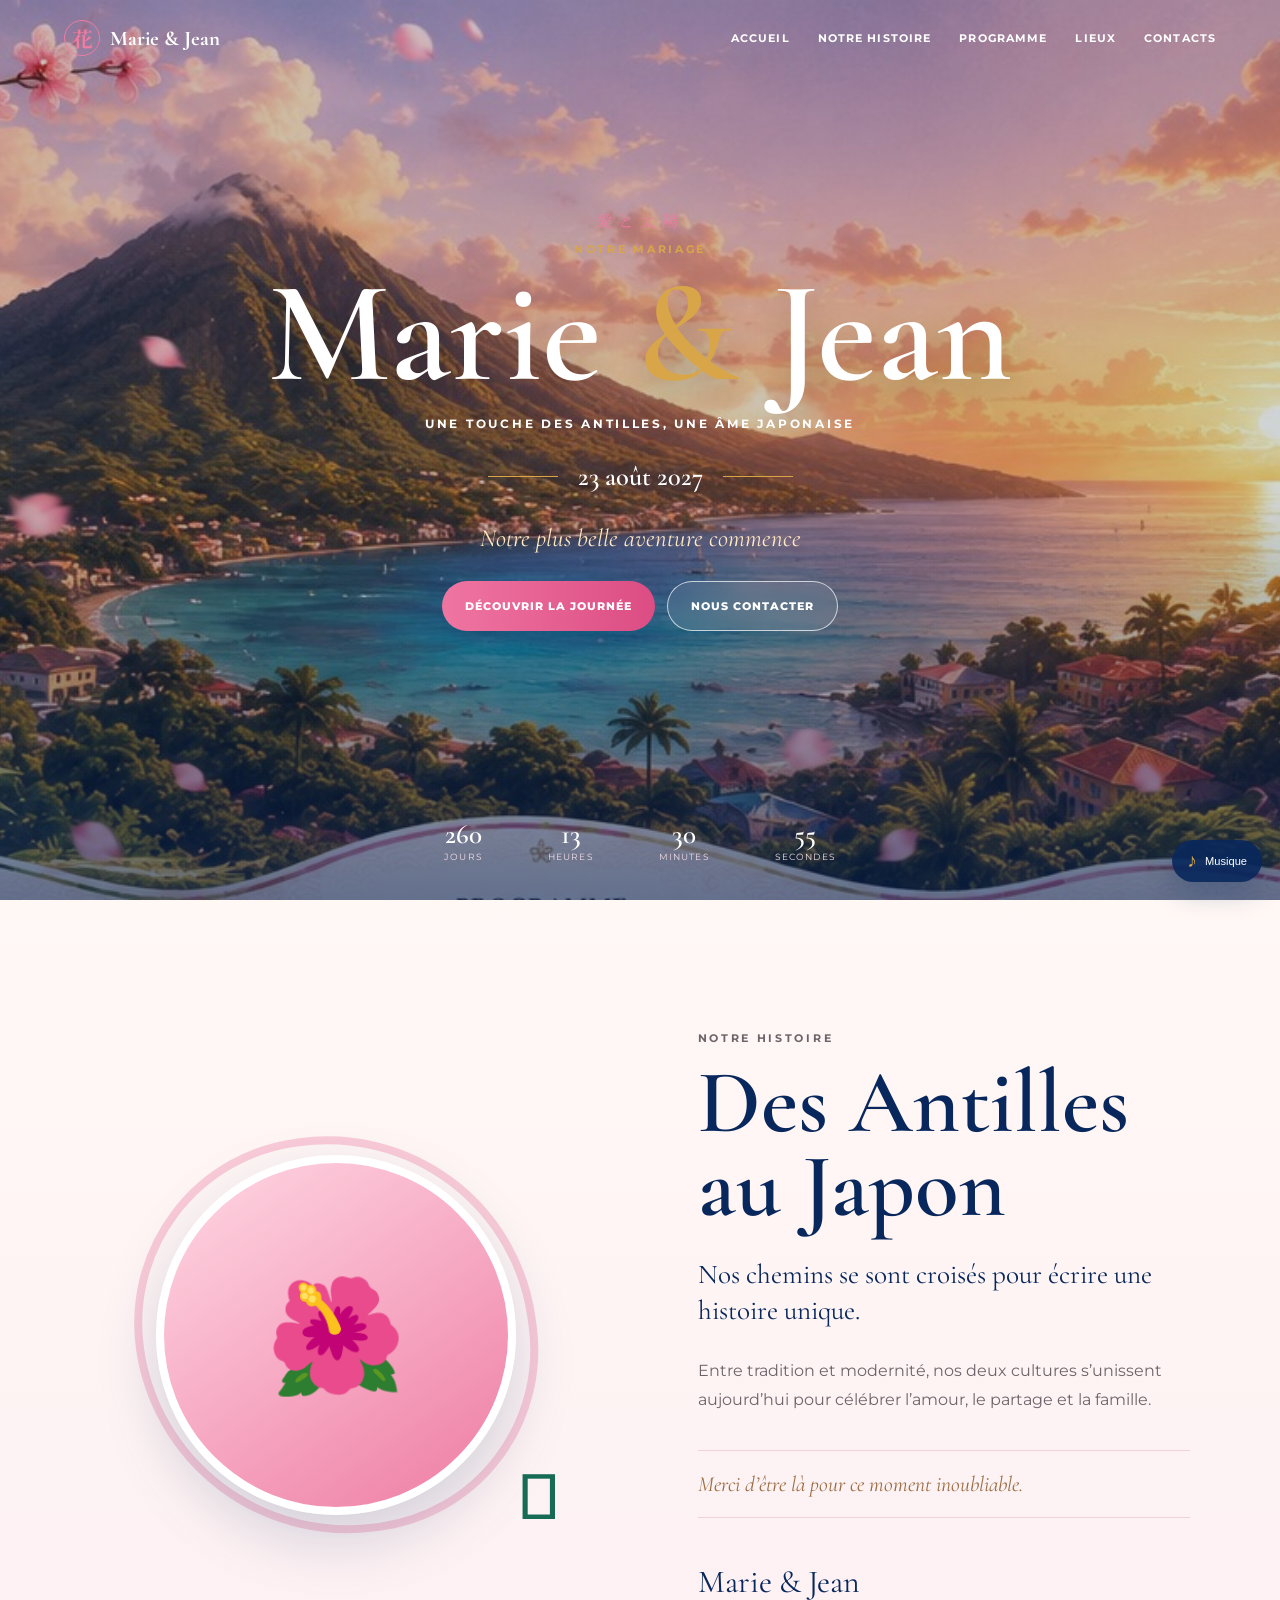
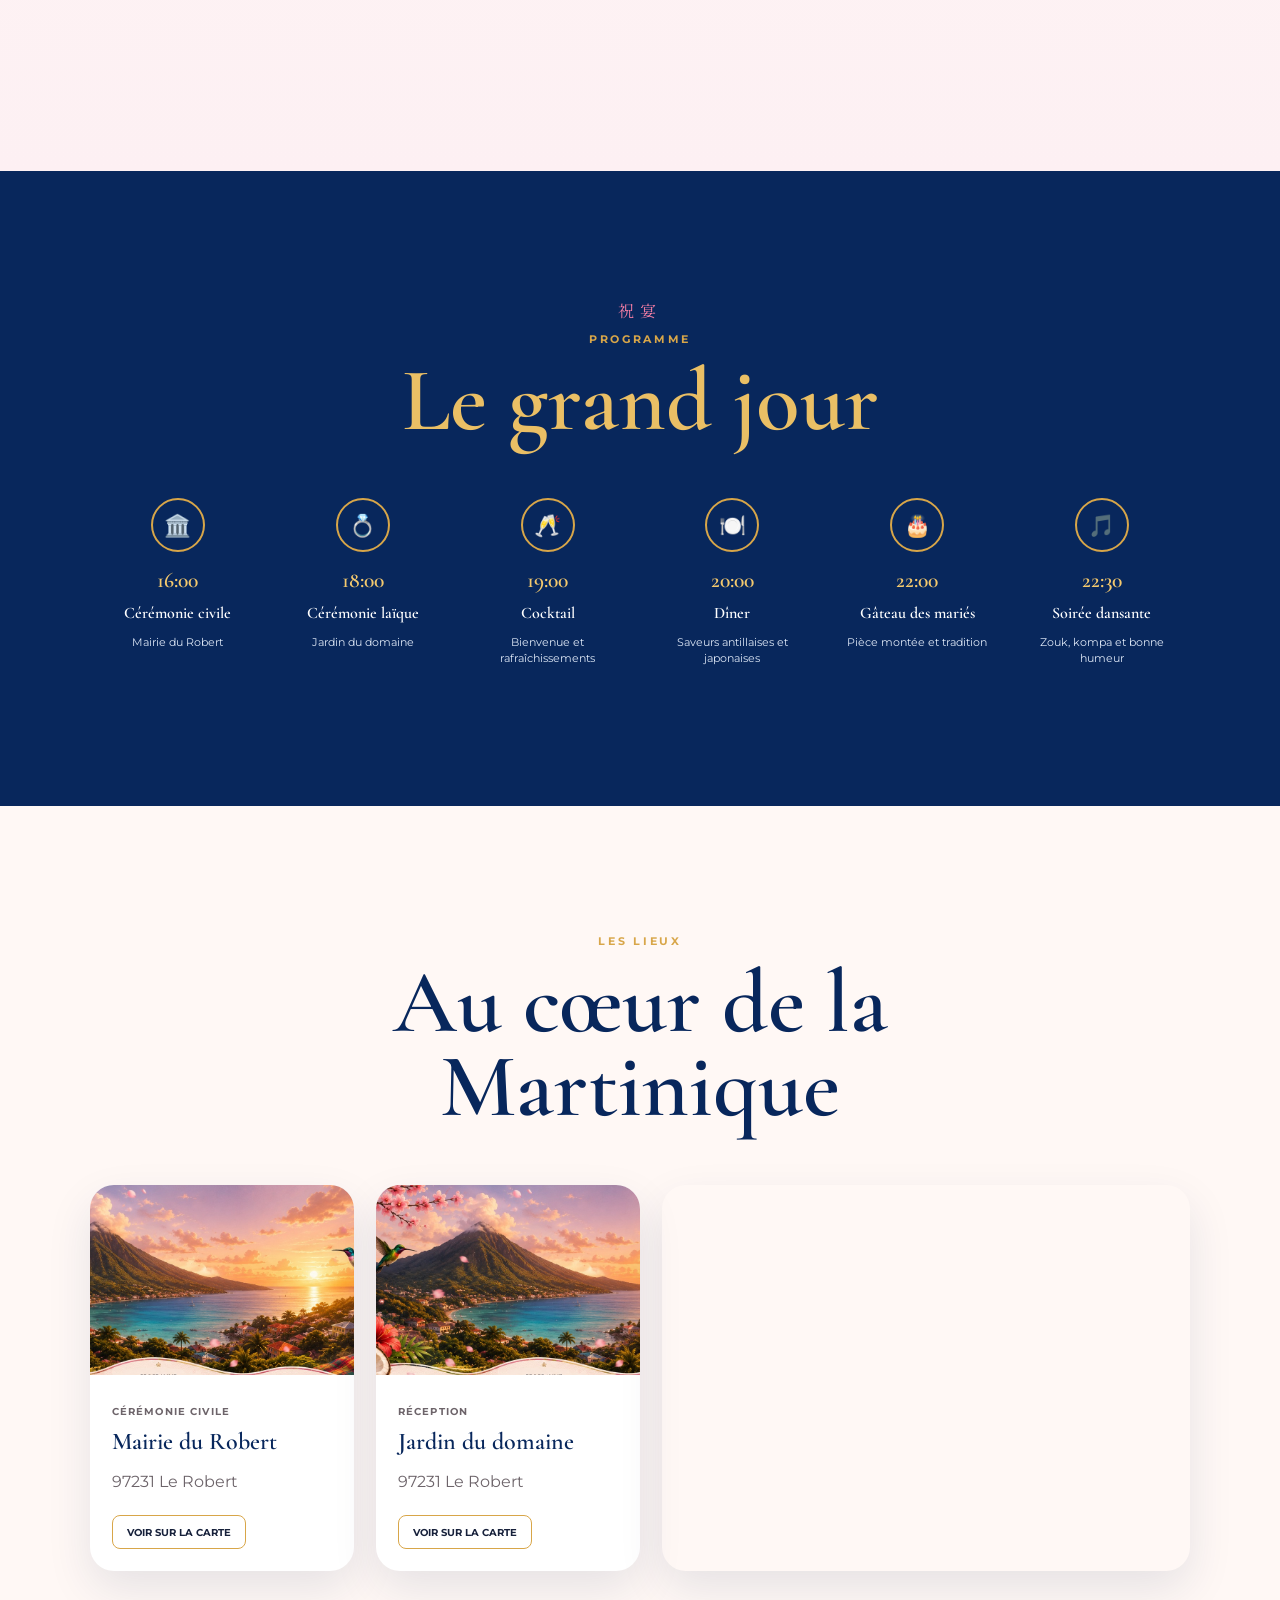
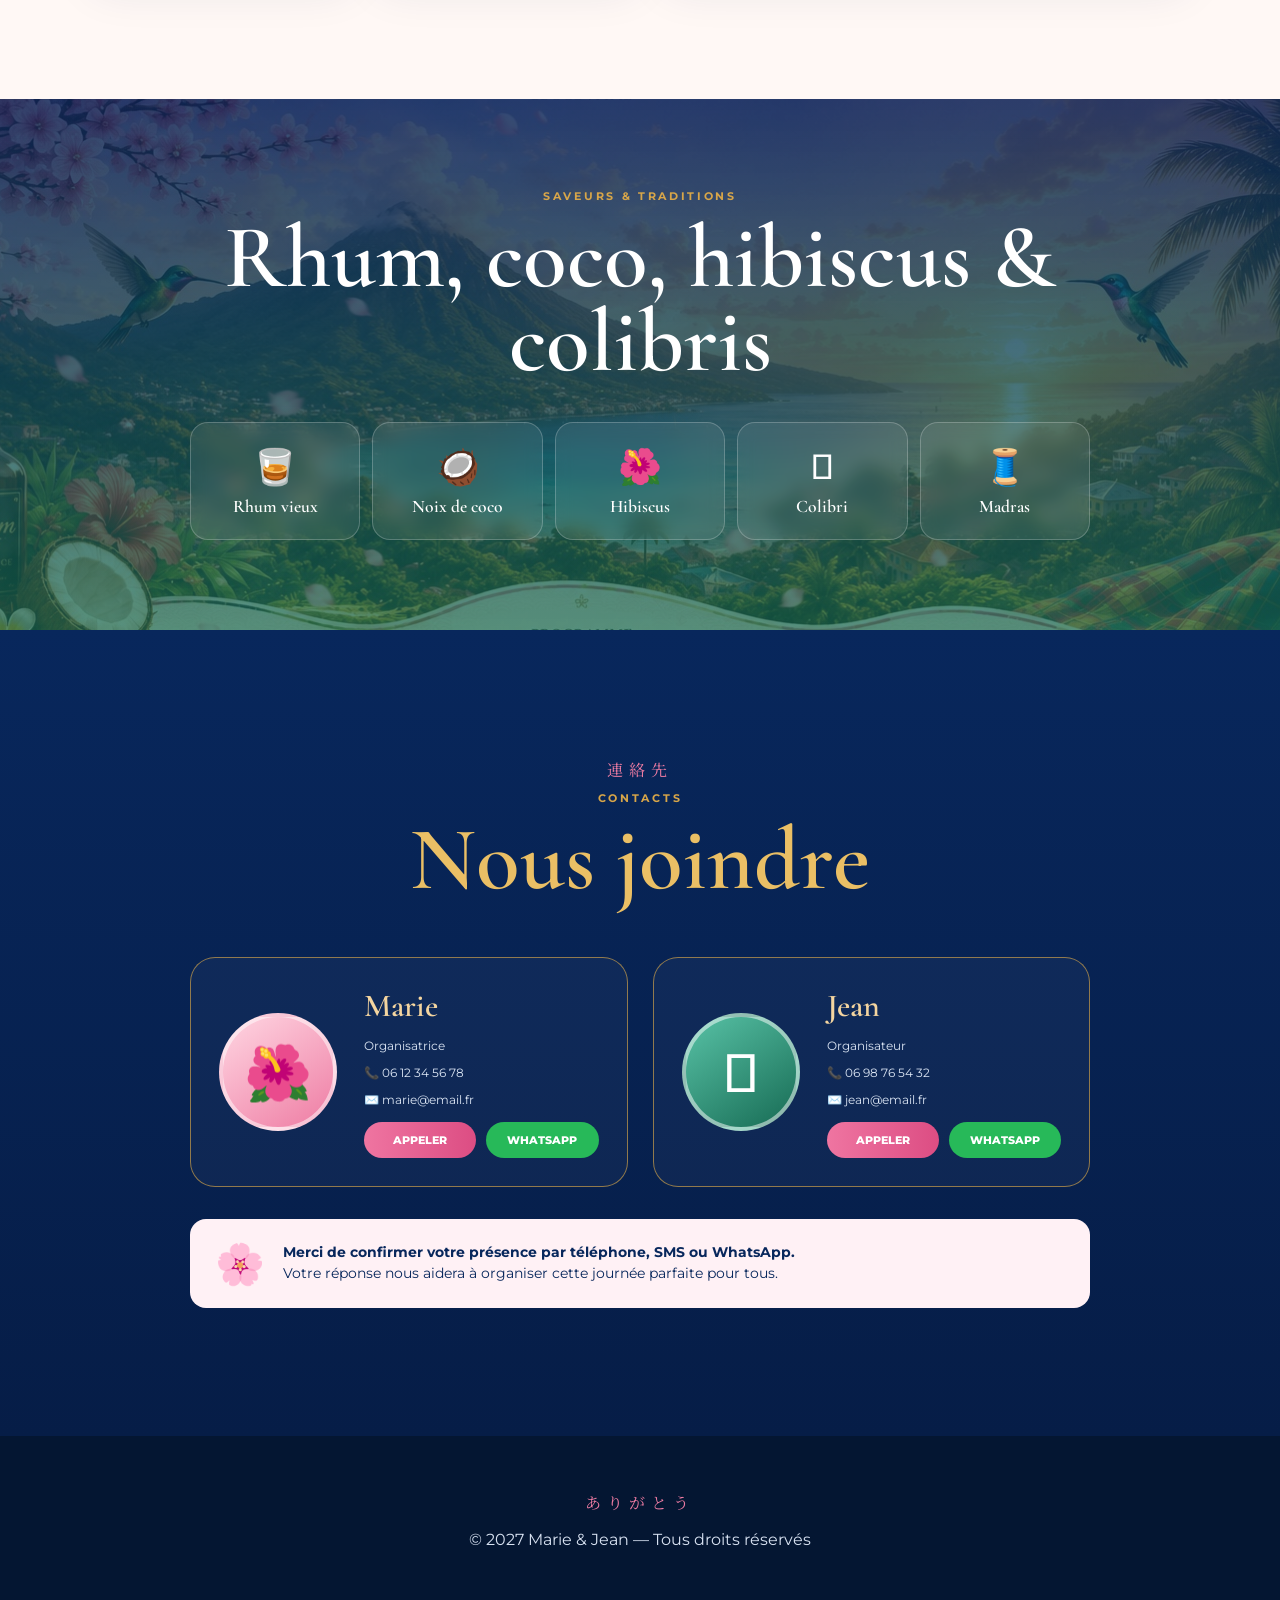
==== commit 535da96e: "fix" ====
--- a/index.html
+++ b/index.html
@@ -4,8 +4,8 @@
   <meta charset="utf-8">
   <meta name="viewport" content="width=device-width, initial-scale=1">
   <meta name="theme-color" content="#08275c">
-  <meta name="description" content="Mariage de Laetitia et Marvin en Martinique, entre Antilles et Japon.">
-  <title>Laetitia & Marvin — Mariage Martinique × Japon</title>
+  <meta name="description" content="Mariage de Marie et Jean en Martinique, entre Antilles et Japon.">
+  <title>Marie & Jean — Mariage Martinique × Japon</title>
   <link rel="preconnect" href="https://fonts.googleapis.com">
   <link rel="preconnect" href="https://fonts.gstatic.com" crossorigin>
   <link href="https://fonts.googleapis.com/css2?family=Cormorant+Garamond:wght@500;600;700&family=Montserrat:wght@400;500;600;700&family=Noto+Serif+JP:wght@500;600&display=swap" rel="stylesheet">
@@ -15,7 +15,7 @@
   <div class="petal-layer" aria-hidden="true"></div>
 
   <header class="site-header">
-    <a class="brand" href="#accueil"><span>花</span> Laetitia & Marvin</a>
+    <a class="brand" href="#accueil"><span>花</span> Marie & Jean</a>
     <button class="menu-toggle" type="button" aria-label="Ouvrir le menu" aria-expanded="false">☰</button>
     <nav>
       <a href="#accueil">Accueil</a>
@@ -39,9 +39,9 @@
       <div class="hero-content reveal">
         <p class="japanese">愛と太陽</p>
         <p class="eyebrow">Notre mariage</p>
-        <h1>Laetitia <span>&</span> Marvin</h1>
+        <h1>Marie <span>&</span> Jean</h1>
         <p class="subtitle">Une touche des Antilles, une âme japonaise</p>
-        <div class="date-row"><i></i><strong>08 août 2026</strong><i></i></div>
+        <div class="date-row"><i></i><strong>23 août 2027</strong><i></i></div>
         <p class="tagline">Notre plus belle aventure commence</p>
         <div class="hero-actions">
           <a class="button primary" href="#programme">Découvrir la journée</a>
@@ -69,7 +69,7 @@
           <p class="lead">Nos chemins se sont croisés pour écrire une histoire unique.</p>
           <p>Entre tradition et modernité, nos deux cultures s’unissent aujourd’hui pour célébrer l’amour, le partage et la famille.</p>
           <blockquote>Merci d’être là pour ce moment inoubliable.</blockquote>
-          <p class="signature">Laetitia & Marvin</p>
+          <p class="signature">Marie & Jean</p>
         </div>
       </div>
     </section>
@@ -145,12 +145,12 @@
 
       <div class="contact-grid">
         <article class="contact-card reveal">
-          <div class="avatar Laetitia">🌺</div>
+          <div class="avatar marie">🌺</div>
           <div>
-            <h3>Laetitia</h3>
+            <h3>Marie</h3>
             <p>Organisatrice</p>
             <p>📞 06 12 34 56 78</p>
-            <p>✉️ Laetitia@email.fr</p>
+            <p>✉️ marie@email.fr</p>
             <div class="contact-actions">
               <a class="call" href="tel:0612345678">Appeler</a>
               <a class="whatsapp" href="https://wa.me/33612345678" target="_blank" rel="noopener">WhatsApp</a>
@@ -159,12 +159,12 @@
         </article>
 
         <article class="contact-card reveal">
-          <div class="avatar Marvin">𓅃</div>
+          <div class="avatar jean">𓅃</div>
           <div>
-            <h3>Marvin</h3>
+            <h3>Jean</h3>
             <p>Organisateur</p>
             <p>📞 06 98 76 54 32</p>
-            <p>✉️ Marvin@email.fr</p>
+            <p>✉️ jean@email.fr</p>
             <div class="contact-actions">
               <a class="call" href="tel:0698765432">Appeler</a>
               <a class="whatsapp" href="https://wa.me/33698765432" target="_blank" rel="noopener">WhatsApp</a>
@@ -182,7 +182,7 @@
 
   <footer>
     <p class="japanese">ありがとう</p>
-    <p>© 2027 Laetitia & Marvin — Tous droits réservés</p>
+    <p>© 2027 Marie & Jean — Tous droits réservés</p>
   </footer>
 
   <script src="script.js"></script>
--- a/styles.css
+++ b/styles.css
@@ -1,1284 +1,325 @@
-:root {
-  --blue: #08275c;
-  --blue2: #123a7a;
-  --gold: #d8a649;
-  --pink: #ee7ca3;
-  --cream: #fff7f4;
-  --green: #176b54;
-  --text: #17213b
-}
-
-* {
-  box-sizing: border-box
-}
-
-html {
-  scroll-behavior: smooth
-}
-
-body {
-  margin: 0;
-  background: var(--cream);
-  color: var(--text);
-  font-family: Montserrat, sans-serif;
-  overflow-x: hidden
-}
-
-a {
-  color: inherit
-}
-
-.site-header {
-  position: fixed;
-  z-index: 50;
-  inset: 0 0 auto;
-  display: flex;
-  justify-content: space-between;
-  align-items: center;
-  padding: 20px 5vw;
-  color: #fff;
-  transition: .3s
-}
-
-.site-header.scrolled {
-  background: rgba(255, 247, 244, .95);
-  color: var(--blue);
-  box-shadow: 0 8px 30px rgba(8, 39, 92, .12);
-  backdrop-filter: blur(12px);
-  padding-block: 13px
-}
-
-.brand {
-  display: flex;
-  align-items: center;
-  gap: 10px;
-  text-decoration: none;
-  font: 700 1.3rem "Cormorant Garamond", serif
-}
-
-.brand span {
-  display: grid;
-  place-items: center;
-  width: 36px;
-  height: 36px;
-  border: 1px solid var(--pink);
-  border-radius: 50%;
-  color: var(--pink);
-  font-family: "Noto Serif JP", serif
-}
-
-.site-header nav {
-  display: flex;
-  gap: 28px
-}
-
-.site-header nav a {
-  text-decoration: none;
-  font-size: .7rem;
-  font-weight: 700;
-  letter-spacing: .1em;
-  text-transform: uppercase
-}
-
-.menu-toggle {
-  display: none;
-  border: 0;
-  background: none;
-  color: inherit;
-  font-size: 1.5rem
-}
-
-.music-button {
-  position: fixed;
-  z-index: 60;
-  right: 18px;
-  bottom: 18px;
-  display: flex;
-  align-items: center;
-  gap: 8px;
-  border: 0;
-  border-radius: 999px;
-  padding: 10px 15px;
-  background: rgba(8, 39, 92, .9);
-  color: #fff;
-  box-shadow: 0 10px 28px rgba(8, 39, 92, .25);
-  cursor: pointer
-}
-
-.music-button span {
-  color: var(--gold);
-  font-size: 1.2rem
-}
-
-.music-button.playing {
-  background: var(--pink)
-}
-
-.hero {
-  position: relative;
-  min-height: 100svh;
-  display: grid;
-  place-items: center;
-  overflow: hidden;
-  color: #fff;
-  text-align: center;
-  background: url("assets/hero-martinique.png") center/cover no-repeat
-}
-
-.hero-overlay {
-  position: absolute;
-  inset: 0;
-  background: linear-gradient(180deg, rgba(8, 39, 92, .2), rgba(8, 39, 92, .18) 55%, rgba(8, 39, 92, .62))
-}
-
-.hero-content {
-  position: relative;
-  z-index: 3;
-  max-width: 850px;
-  padding: 120px 24px 180px
-}
-
-.japanese {
-  font-family: "Noto Serif JP", serif;
-  color: var(--pink);
-  letter-spacing: .38em;
-  margin: 0 0 10px
-}
-
-.eyebrow {
-  margin: 0 0 13px;
-  color: var(--gold);
-  font-size: .7rem;
-  font-weight: 700;
-  letter-spacing: .24em;
-  text-transform: uppercase
-}
-
-.hero h1 {
-  font: 600 clamp(4.4rem, 12vw, 9rem)/.86 "Cormorant Garamond", serif;
-  margin: 16px 0 20px;
-  text-shadow: 0 14px 36px rgba(0, 0, 0, .22)
-}
-
-.hero h1 span {
-  color: var(--gold)
-}
-
-.subtitle {
-  font-size: .78rem;
-  font-weight: 700;
-  letter-spacing: .22em;
-  text-transform: uppercase
-}
-
-.date-row {
-  display: flex;
-  align-items: center;
-  justify-content: center;
-  gap: 20px;
-  margin: 30px 0
-}
-
-.date-row i {
-  width: 70px;
-  height: 1px;
-  background: var(--gold)
-}
-
-.date-row strong {
-  font: 600 1.65rem "Cormorant Garamond", serif
-}
-
-.tagline {
-  font: italic 1.55rem "Cormorant Garamond", serif;
-  color: #ffe8c2
-}
-
-.hero-actions {
-  display: flex;
-  justify-content: center;
-  gap: 12px;
-  flex-wrap: wrap;
-  margin-top: 28px
-}
-
-.button {
-  display: inline-flex;
-  align-items: center;
-  justify-content: center;
-  min-height: 50px;
-  padding: 0 23px;
-  border-radius: 999px;
-  text-decoration: none;
-  text-transform: uppercase;
-  font-size: .68rem;
-  font-weight: 800;
-  letter-spacing: .09em
-}
-
-.primary {
-  background: linear-gradient(90deg, #ef75a1, #dc4d83);
-  color: #fff
-}
-
-.glass {
-  border: 1px solid rgba(255, 255, 255, .7);
-  background: rgba(255, 255, 255, .08);
-  color: #fff;
-  backdrop-filter: blur(8px)
-}
-
-.countdown {
-  position: absolute;
-  z-index: 4;
-  bottom: 38px;
-  display: flex;
-  gap: clamp(20px, 6vw, 65px)
-}
-
-.countdown div {
-  display: grid
-}
-
-.countdown strong {
-  font: 600 1.7rem "Cormorant Garamond", serif
-}
-
-.countdown span {
-  font-size: .55rem;
-  text-transform: uppercase;
-  letter-spacing: .13em;
-  color: #f4dce5
-}
-
-.section {
-  padding: clamp(80px, 10vw, 140px) clamp(22px, 7vw, 105px)
-}
-
-.section h2,
-.island-strip h2 {
-  font: 600 clamp(3rem, 7vw, 5.8rem)/.94 "Cormorant Garamond", serif;
-  margin: 0;
-  color: var(--blue)
-}
-
-.section-heading {
-  text-align: center;
-  max-width: 850px;
-  margin: 0 auto 55px
-}
-
-.story {
-  background: linear-gradient(180deg, #fff8f5, #fdf0f3)
-}
-
-.story-grid {
-  display: grid;
-  grid-template-columns: 1fr 1fr;
-  gap: clamp(50px, 9vw, 120px);
-  align-items: center;
-  max-width: 1150px;
-  margin: auto
-}
-
-.story-art {
-  position: relative;
-  min-height: 500px
-}
-
-.brush-circle {
-  position: absolute;
-  left: 50%;
-  top: 50%;
-  width: 400px;
-  height: 400px;
-  border-radius: 47% 53% 46% 54%;
-  border: 8px solid rgba(238, 124, 163, .35);
-  transform: translate(-50%, -50%) rotate(-8deg)
-}
-
-.story-photo {
-  position: absolute;
-  left: 50%;
-  top: 50%;
-  width: 360px;
-  height: 360px;
-  border-radius: 50%;
-  display: grid;
-  place-items: center;
-  font-size: 7rem;
-  background: linear-gradient(145deg, #ffd8e4, #ee7ca3);
-  border: 8px solid #fff;
-  box-shadow: 0 25px 60px rgba(8, 39, 92, .17);
-  transform: translate(-50%, -50%)
-}
-
-.colibri {
-  position: absolute;
-  right: 5%;
-  bottom: 10%;
-  font-size: 4rem;
-  color: var(--green)
-}
-
-.story-copy .lead {
-  font: 1.7rem/1.35 "Cormorant Garamond", serif;
-  color: var(--blue)
-}
-
-.story-copy p {
-  line-height: 1.8;
-  color: #6d646a
-}
-
-.story-copy blockquote {
-  margin: 35px 0;
-  padding: 20px 0;
-  border-block: 1px solid #eed1da;
-  font: italic 1.35rem "Cormorant Garamond", serif;
-  color: #9b6c43
-}
-
-.signature {
-  font: 2rem "Cormorant Garamond", serif;
-  color: var(--blue) !important
-}
-
-.program {
-  background: var(--blue);
-  color: #fff
-}
-
-.program h2 {
-  color: #eabf65
-}
-
-.timeline {
-  display: grid;
-  grid-template-columns: repeat(6, 1fr);
-  gap: 8px;
-  max-width: 1200px;
-  margin: auto
-}
-
-.timeline-item {
-  text-align: center;
-  padding: 0 10px
-}
-
-.icon {
-  width: 54px;
-  height: 54px;
-  margin: 0 auto 15px;
-  border-radius: 50%;
-  display: grid;
-  place-items: center;
-  border: 2px solid var(--gold);
-  font-size: 1.35rem
-}
-
-.timeline time {
-  display: block;
-  font: 600 1.35rem "Cormorant Garamond", serif;
-  color: #f4c96e
-}
-
-.timeline h3 {
-  font: 600 1rem "Cormorant Garamond", serif;
-  margin: 10px 0 6px
-}
-
-.timeline p {
-  font-size: .68rem;
-  line-height: 1.55;
-  color: #dce6f5
-}
-
-.places {
-  background: #fff8f5
-}
-
-.places-grid {
-  display: grid;
-  grid-template-columns: .75fr .75fr 1.5fr;
-  gap: 22px;
-  max-width: 1200px;
-  margin: auto
-}
-
-.place-card {
-  overflow: hidden;
-  border-radius: 24px;
-  background: #fff;
-  box-shadow: 0 18px 45px rgba(8, 39, 92, .1)
-}
-
-.place-image {
-  height: 190px;
-  background: url("assets/hero-martinique.png") center/cover
-}
-
-.church {
-  background-position: 65% 70%
-}
-
-.garden {
-  background-position: 30% 80%
-}
-
-.place-content {
-  padding: 22px
-}
-
-.place-label {
-  color: var(--gold);
-  font-size: .6rem;
-  font-weight: 700;
-  letter-spacing: .12em;
-  text-transform: uppercase
-}
-
-.place-content h3 {
-  font: 600 1.5rem "Cormorant Garamond", serif;
-  color: var(--blue);
-  margin: 6px 0
-}
-
-.place-content p {
-  color: #6d646a
-}
-
-.place-content a {
-  display: inline-block;
-  margin-top: 8px;
-  padding: 10px 14px;
-  border: 1px solid var(--gold);
-  border-radius: 8px;
-  text-decoration: none;
-  font-size: .62rem;
-  font-weight: 700;
-  text-transform: uppercase
-}
-
-.map-card {
-  overflow: hidden;
-  border-radius: 24px;
-  min-height: 320px;
-  box-shadow: 0 18px 45px rgba(8, 39, 92, .1)
-}
-
-.map-card iframe {
-  width: 100%;
-  height: 100%;
-  min-height: 320px;
-  border: 0
-}
-
-.island-strip {
-  position: relative;
-  min-height: 520px;
-  display: grid;
-  place-items: center;
-  padding: 90px 24px;
-  text-align: center;
-  color: #fff;
-  background: linear-gradient(rgba(8, 39, 92, .82), rgba(23, 107, 84, .72)), url("assets/hero-martinique.png") center/cover
-}
-
-.island-strip h2 {
-  color: #fff
-}
-
-.island-content {
-  max-width: 900px
-}
-
-.island-icons {
-  display: grid;
-  grid-template-columns: repeat(5, 1fr);
-  gap: 12px;
-  margin-top: 38px
-}
-
-.island-icons article {
-  display: grid;
-  gap: 8px;
-  padding: 22px 10px;
-  border: 1px solid rgba(255, 255, 255, .22);
-  border-radius: 18px;
-  background: rgba(255, 255, 255, .08);
-  backdrop-filter: blur(8px)
-}
-
-.island-icons span {
-  font-size: 2.2rem
-}
-
-.island-icons strong {
-  font: 600 1.1rem "Cormorant Garamond", serif
-}
-
-.contacts {
-  background: linear-gradient(180deg, #08275c, #061d47);
-  color: #fff
-}
-
-.contacts h2 {
-  color: #eabf65
-}
-
-.contact-grid {
-  max-width: 900px;
-  margin: auto;
-  display: grid;
-  grid-template-columns: 1fr 1fr;
-  gap: 25px
-}
-
-.contact-card {
-  display: grid;
-  grid-template-columns: 125px 1fr;
-  gap: 20px;
-  align-items: center;
-  padding: 28px;
-  border: 1px solid rgba(216, 166, 73, .65);
-  border-radius: 25px;
-  background: rgba(255, 255, 255, .035)
-}
-
-.avatar {
-  width: 118px;
-  height: 118px;
-  border-radius: 50%;
-  display: grid;
-  place-items: center;
-  font-size: 3.4rem;
-  border: 4px solid rgba(255, 255, 255, .5)
-}
-
-.avatar.marie {
-  background: linear-gradient(145deg, #ffd6e2, #ee7ca3)
-}
-
-.avatar.jean {
-  background: linear-gradient(145deg, #58c2a6, #176b54)
-}
-
-.contact-card h3 {
-  margin: 0;
-  font: 600 2rem "Cormorant Garamond", serif;
-  color: #f4d5a0
-}
-
-.contact-card p {
-  font-size: .76rem;
-  color: #dbe5f4
-}
-
-.contact-actions {
-  display: flex;
-  gap: 10px;
-  margin-top: 15px
-}
-
-.contact-actions a {
-  flex: 1;
-  padding: 11px;
-  border-radius: 999px;
-  text-align: center;
-  text-decoration: none;
-  font-size: .68rem;
-  font-weight: 800;
-  text-transform: uppercase
-}
-
-.call {
-  background: linear-gradient(90deg, #ef75a1, #dc4d83)
-}
-
-.whatsapp {
-  background: #27b959
-}
-
-.confirmation {
-  max-width: 900px;
-  margin: 32px auto 0;
-  display: flex;
-  align-items: center;
-  gap: 18px;
-  padding: 20px 25px;
-  border-radius: 16px;
-  background: #fff1f5;
-  color: var(--blue)
-}
-
-.confirmation span {
-  font-size: 2.5rem
-}
-
-.confirmation p {
-  margin: 0;
-  line-height: 1.6;
-  font-size: .85rem
-}
-
-footer {
-  text-align: center;
-  padding: 55px 22px;
-  background: #041632;
-  color: #d8e2f2
-}
-
-.petal-layer {
-  position: fixed;
-  inset: 0;
-  z-index: 30;
-  overflow: hidden;
-  pointer-events: none
-}
-
-.petal {
-  position: absolute;
-  top: -10vh;
-  width: 17px;
-  height: 12px;
-  border-radius: 80% 20% 80% 20%;
-  background: linear-gradient(145deg, #ffd8e4, #f08eac);
-  animation: fall linear infinite;
-  opacity: .8
-}
-
-@keyframes fall {
-  0% {
-    transform: translate3d(0, -10vh, 0) rotate(0)
-  }
-
-  50% {
-    transform: translate3d(48px, 52vh, 0) rotate(180deg)
-  }
-
-  100% {
-    transform: translate3d(-35px, 112vh, 0) rotate(360deg)
-  }
-}
-
-.reveal {
-  opacity: 0;
-  transform: translateY(28px);
-  transition: .85s
-}
-
-.reveal.visible {
-  opacity: 1;
-  transform: none
-}
-
-@media(max-width:950px) {
-  .timeline {
-    grid-template-columns: repeat(3, 1fr);
-    gap: 35px 10px
-  }
-
-  .places-grid {
-    grid-template-columns: 1fr 1fr
-  }
-
-  .map-card {
-    grid-column: 1/-1
-  }
-
-  .story-grid {
-    grid-template-columns: 1fr
-  }
-}
-
-@media(max-width:720px) {
-  .site-header nav {
-    display: none
-  }
-
-  .menu-toggle {
-    display: block
-  }
-
-  .site-header nav.open {
-    position: absolute;
-    top: 100%;
-    left: 0;
-    right: 0;
-    display: flex;
-    flex-direction: column;
-    padding: 25px;
-    background: var(--cream);
-    color: var(--blue)
-  }
-
-  .hero h1 {
-    font-size: 4.2rem
-  }
-
-  .hero-content {
-    padding-bottom: 200px
-  }
-
-  .countdown {
-    gap: 18px
-  }
-
-  .section {
-    padding: 78px 20px
-  }
-
-  .story-art {
-    min-height: 400px
-  }
-
-  .story-photo {
-    width: 300px;
-    height: 300px
-  }
-
-  .brush-circle {
-    width: 330px;
-    height: 330px
-  }
-
-  .timeline {
-    grid-template-columns: 1fr 1fr
-  }
-
-  .places-grid {
-    grid-template-columns: 1fr
-  }
-
-  .island-icons {
-    grid-template-columns: 1fr 1fr
-  }
-
-  .contact-grid {
-    grid-template-columns: 1fr
-  }
-
-  .contact-card {
-    grid-template-columns: 100px 1fr
-  }
-
-  .avatar {
-    width: 95px;
-    height: 95px
-  }
-
-  .confirmation {
-    align-items: flex-start
-  }
-
-  .music-button small {
-    display: none
-  }
-}
-
-@media(max-width:480px) {
-  .timeline {
-    grid-template-columns: 1fr
-  }
-
-  .island-icons {
-    grid-template-columns: 1fr
-  }
-
-  .contact-card {
-    grid-template-columns: 1fr;
-    text-align: center
-  }
-
-  .avatar {
-    margin: auto
-  }
-
-  .contact-actions {
-    flex-direction: column
-  }
-
-  .confirmation {
-    display: block;
-    text-align: center
-  }
-
-  .date-row i {
-    width: 35px
-  }
-}
-
-@media(prefers-reduced-motion:reduce) {
-  .petal {
-    animation: none
-  }
-
-  .reveal {
-    transition: none
-  }
-
-  html {
-    scroll-behavior: auto
-  }
-}
+:root{--blue:#08275c;--blue2:#123a7a;--gold:#d8a649;--pink:#ee7ca3;--cream:#fff7f4;--green:#176b54;--text:#17213b}
+*{box-sizing:border-box}html{scroll-behavior:smooth}body{margin:0;background:var(--cream);color:var(--text);font-family:Montserrat,sans-serif;overflow-x:hidden}a{color:inherit}
+.site-header{position:fixed;z-index:50;inset:0 0 auto;display:flex;justify-content:space-between;align-items:center;padding:20px 5vw;color:#fff;transition:.3s}.site-header.scrolled{background:rgba(255,247,244,.95);color:var(--blue);box-shadow:0 8px 30px rgba(8,39,92,.12);backdrop-filter:blur(12px);padding-block:13px}.brand{display:flex;align-items:center;gap:10px;text-decoration:none;font:700 1.3rem "Cormorant Garamond",serif}.brand span{display:grid;place-items:center;width:36px;height:36px;border:1px solid var(--pink);border-radius:50%;color:var(--pink);font-family:"Noto Serif JP",serif}.site-header nav{display:flex;gap:28px}.site-header nav a{text-decoration:none;font-size:.7rem;font-weight:700;letter-spacing:.1em;text-transform:uppercase}.menu-toggle{display:none;border:0;background:none;color:inherit;font-size:1.5rem}
+.music-button{position:fixed;z-index:60;right:18px;bottom:18px;display:flex;align-items:center;gap:8px;border:0;border-radius:999px;padding:10px 15px;background:rgba(8,39,92,.9);color:#fff;box-shadow:0 10px 28px rgba(8,39,92,.25);cursor:pointer}.music-button span{color:var(--gold);font-size:1.2rem}.music-button.playing{background:var(--pink)}
+.hero{position:relative;min-height:100svh;display:grid;place-items:center;overflow:hidden;color:#fff;text-align:center;background:url("assets/hero-martinique.jpg") center/cover no-repeat}.hero-overlay{position:absolute;inset:0;background:linear-gradient(180deg,rgba(8,39,92,.2),rgba(8,39,92,.18) 55%,rgba(8,39,92,.62))}.hero-content{position:relative;z-index:3;max-width:850px;padding:120px 24px 180px}.japanese{font-family:"Noto Serif JP",serif;color:var(--pink);letter-spacing:.38em;margin:0 0 10px}.eyebrow{margin:0 0 13px;color:var(--gold);font-size:.7rem;font-weight:700;letter-spacing:.24em;text-transform:uppercase}.hero h1{font:600 clamp(4.4rem,12vw,9rem)/.86 "Cormorant Garamond",serif;margin:16px 0 20px;text-shadow:0 14px 36px rgba(0,0,0,.22)}.hero h1 span{color:var(--gold)}.subtitle{font-size:.78rem;font-weight:700;letter-spacing:.22em;text-transform:uppercase}.date-row{display:flex;align-items:center;justify-content:center;gap:20px;margin:30px 0}.date-row i{width:70px;height:1px;background:var(--gold)}.date-row strong{font:600 1.65rem "Cormorant Garamond",serif}.tagline{font:italic 1.55rem "Cormorant Garamond",serif;color:#ffe8c2}.hero-actions{display:flex;justify-content:center;gap:12px;flex-wrap:wrap;margin-top:28px}.button{display:inline-flex;align-items:center;justify-content:center;min-height:50px;padding:0 23px;border-radius:999px;text-decoration:none;text-transform:uppercase;font-size:.68rem;font-weight:800;letter-spacing:.09em}.primary{background:linear-gradient(90deg,#ef75a1,#dc4d83);color:#fff}.glass{border:1px solid rgba(255,255,255,.7);background:rgba(255,255,255,.08);color:#fff;backdrop-filter:blur(8px)}.countdown{position:absolute;z-index:4;bottom:38px;display:flex;gap:clamp(20px,6vw,65px)}.countdown div{display:grid}.countdown strong{font:600 1.7rem "Cormorant Garamond",serif}.countdown span{font-size:.55rem;text-transform:uppercase;letter-spacing:.13em;color:#f4dce5}
+.section{padding:clamp(80px,10vw,140px) clamp(22px,7vw,105px)}.section h2,.island-strip h2{font:600 clamp(3rem,7vw,5.8rem)/.94 "Cormorant Garamond",serif;margin:0;color:var(--blue)}.section-heading{text-align:center;max-width:850px;margin:0 auto 55px}
+.story{background:linear-gradient(180deg,#fff8f5,#fdf0f3)}.story-grid{display:grid;grid-template-columns:1fr 1fr;gap:clamp(50px,9vw,120px);align-items:center;max-width:1150px;margin:auto}.story-art{position:relative;min-height:500px}.brush-circle{position:absolute;left:50%;top:50%;width:400px;height:400px;border-radius:47% 53% 46% 54%;border:8px solid rgba(238,124,163,.35);transform:translate(-50%,-50%) rotate(-8deg)}.story-photo{position:absolute;left:50%;top:50%;width:360px;height:360px;border-radius:50%;display:grid;place-items:center;font-size:7rem;background:linear-gradient(145deg,#ffd8e4,#ee7ca3);border:8px solid #fff;box-shadow:0 25px 60px rgba(8,39,92,.17);transform:translate(-50%,-50%)}.colibri{position:absolute;right:5%;bottom:10%;font-size:4rem;color:var(--green)}.story-copy .lead{font:1.7rem/1.35 "Cormorant Garamond",serif;color:var(--blue)}.story-copy p{line-height:1.8;color:#6d646a}.story-copy blockquote{margin:35px 0;padding:20px 0;border-block:1px solid #eed1da;font:italic 1.35rem "Cormorant Garamond",serif;color:#9b6c43}.signature{font:2rem "Cormorant Garamond",serif;color:var(--blue)!important}
+.program{background:var(--blue);color:#fff}.program h2{color:#eabf65}.timeline{display:grid;grid-template-columns:repeat(6,1fr);gap:8px;max-width:1200px;margin:auto}.timeline-item{text-align:center;padding:0 10px}.icon{width:54px;height:54px;margin:0 auto 15px;border-radius:50%;display:grid;place-items:center;border:2px solid var(--gold);font-size:1.35rem}.timeline time{display:block;font:600 1.35rem "Cormorant Garamond",serif;color:#f4c96e}.timeline h3{font:600 1rem "Cormorant Garamond",serif;margin:10px 0 6px}.timeline p{font-size:.68rem;line-height:1.55;color:#dce6f5}
+.places{background:#fff8f5}.places-grid{display:grid;grid-template-columns:.75fr .75fr 1.5fr;gap:22px;max-width:1200px;margin:auto}.place-card{overflow:hidden;border-radius:24px;background:#fff;box-shadow:0 18px 45px rgba(8,39,92,.1)}.place-image{height:190px;background:url("assets/hero-martinique.jpg") center/cover}.church{background-position:65% 70%}.garden{background-position:30% 80%}.place-content{padding:22px}.place-label{color:var(--gold);font-size:.6rem;font-weight:700;letter-spacing:.12em;text-transform:uppercase}.place-content h3{font:600 1.5rem "Cormorant Garamond",serif;color:var(--blue);margin:6px 0}.place-content p{color:#6d646a}.place-content a{display:inline-block;margin-top:8px;padding:10px 14px;border:1px solid var(--gold);border-radius:8px;text-decoration:none;font-size:.62rem;font-weight:700;text-transform:uppercase}.map-card{overflow:hidden;border-radius:24px;min-height:320px;box-shadow:0 18px 45px rgba(8,39,92,.1)}.map-card iframe{width:100%;height:100%;min-height:320px;border:0}
+.island-strip{position:relative;min-height:520px;display:grid;place-items:center;padding:90px 24px;text-align:center;color:#fff;background:linear-gradient(rgba(8,39,92,.82),rgba(23,107,84,.72)),url("assets/hero-martinique.jpg") center/cover}.island-strip h2{color:#fff}.island-content{max-width:900px}.island-icons{display:grid;grid-template-columns:repeat(5,1fr);gap:12px;margin-top:38px}.island-icons article{display:grid;gap:8px;padding:22px 10px;border:1px solid rgba(255,255,255,.22);border-radius:18px;background:rgba(255,255,255,.08);backdrop-filter:blur(8px)}.island-icons span{font-size:2.2rem}.island-icons strong{font:600 1.1rem "Cormorant Garamond",serif}
+.contacts{background:linear-gradient(180deg,#08275c,#061d47);color:#fff}.contacts h2{color:#eabf65}.contact-grid{max-width:900px;margin:auto;display:grid;grid-template-columns:1fr 1fr;gap:25px}.contact-card{display:grid;grid-template-columns:125px 1fr;gap:20px;align-items:center;padding:28px;border:1px solid rgba(216,166,73,.65);border-radius:25px;background:rgba(255,255,255,.035)}.avatar{width:118px;height:118px;border-radius:50%;display:grid;place-items:center;font-size:3.4rem;border:4px solid rgba(255,255,255,.5)}.avatar.marie{background:linear-gradient(145deg,#ffd6e2,#ee7ca3)}.avatar.jean{background:linear-gradient(145deg,#58c2a6,#176b54)}.contact-card h3{margin:0;font:600 2rem "Cormorant Garamond",serif;color:#f4d5a0}.contact-card p{font-size:.76rem;color:#dbe5f4}.contact-actions{display:flex;gap:10px;margin-top:15px}.contact-actions a{flex:1;padding:11px;border-radius:999px;text-align:center;text-decoration:none;font-size:.68rem;font-weight:800;text-transform:uppercase}.call{background:linear-gradient(90deg,#ef75a1,#dc4d83)}.whatsapp{background:#27b959}.confirmation{max-width:900px;margin:32px auto 0;display:flex;align-items:center;gap:18px;padding:20px 25px;border-radius:16px;background:#fff1f5;color:var(--blue)}.confirmation span{font-size:2.5rem}.confirmation p{margin:0;line-height:1.6;font-size:.85rem}
+footer{text-align:center;padding:55px 22px;background:#041632;color:#d8e2f2}.petal-layer{position:fixed;inset:0;z-index:30;overflow:hidden;pointer-events:none}.petal{position:absolute;top:-10vh;width:17px;height:12px;border-radius:80% 20% 80% 20%;background:linear-gradient(145deg,#ffd8e4,#f08eac);animation:fall linear infinite;opacity:.8}@keyframes fall{0%{transform:translate3d(0,-10vh,0) rotate(0)}50%{transform:translate3d(48px,52vh,0) rotate(180deg)}100%{transform:translate3d(-35px,112vh,0) rotate(360deg)}}.reveal{opacity:0;transform:translateY(28px);transition:.85s}.reveal.visible{opacity:1;transform:none}
+@media(max-width:950px){.timeline{grid-template-columns:repeat(3,1fr);gap:35px 10px}.places-grid{grid-template-columns:1fr 1fr}.map-card{grid-column:1/-1}.story-grid{grid-template-columns:1fr}}
+@media(max-width:720px){.site-header nav{display:none}.menu-toggle{display:block}.site-header nav.open{position:absolute;top:100%;left:0;right:0;display:flex;flex-direction:column;padding:25px;background:var(--cream);color:var(--blue)}.hero h1{font-size:4.2rem}.hero-content{padding-bottom:200px}.countdown{gap:18px}.section{padding:78px 20px}.story-art{min-height:400px}.story-photo{width:300px;height:300px}.brush-circle{width:330px;height:330px}.timeline{grid-template-columns:1fr 1fr}.places-grid{grid-template-columns:1fr}.island-icons{grid-template-columns:1fr 1fr}.contact-grid{grid-template-columns:1fr}.contact-card{grid-template-columns:100px 1fr}.avatar{width:95px;height:95px}.confirmation{align-items:flex-start}.music-button small{display:none}}
+@media(max-width:480px){.timeline{grid-template-columns:1fr}.island-icons{grid-template-columns:1fr}.contact-card{grid-template-columns:1fr;text-align:center}.avatar{margin:auto}.contact-actions{flex-direction:column}.confirmation{display:block;text-align:center}.date-row i{width:35px}}
+@media(prefers-reduced-motion:reduce){.petal{animation:none}.reveal{transition:none}html{scroll-behavior:auto}}
 
 /* ===== Version mobile fidèle au rendu desktop ===== */
-body.menu-open {
-  overflow: hidden
-}
+body.menu-open{overflow:hidden}
 
 @media (max-width: 820px) {
-  .site-header {
-    padding: 14px 16px
-  }
-
-  .brand {
-    font-size: 1.05rem
-  }
-
-  .brand span {
-    width: 32px;
-    height: 32px
-  }
-
-  .menu-toggle {
-    display: block;
-    position: relative;
-    z-index: 72;
-    width: 44px;
-    height: 44px;
-    border-radius: 50%;
-    background: rgba(255, 255, 255, .14);
-    backdrop-filter: blur(8px);
-  }
-
-  .site-header nav {
-    position: fixed;
-    inset: 0;
-    z-index: 71;
-    display: flex;
-    flex-direction: column;
-    justify-content: center;
-    gap: 25px;
-    padding: 90px 25px 40px;
-    background: rgba(8, 39, 92, .98);
-    color: #fff;
-    transform: translateX(100%);
-    transition: transform .35s ease;
-  }
-
-  .site-header nav.open {
-    transform: translateX(0)
-  }
-
-  .site-header nav a {
-    font: 600 2rem "Cormorant Garamond", serif;
-    text-align: center;
-    text-transform: none;
-    letter-spacing: .02em;
-  }
-
-  .hero {
-    min-height: 100svh;
-    background-position: 48% center;
-  }
-
-  .hero-content {
-    width: 100%;
-    padding: 108px 18px 185px;
-  }
-
-  .hero h1 {
-    font-size: clamp(3.8rem, 17vw, 5.3rem);
-    line-height: .88;
-    margin: 12px 0 18px;
-  }
-
-  .japanese {
-    font-size: .9rem;
-    letter-spacing: .28em
-  }
-
-  .subtitle {
-    max-width: 320px;
-    margin-inline: auto;
-    font-size: .66rem;
-    line-height: 1.6;
-    letter-spacing: .15em;
-  }
-
-  .date-row {
-    gap: 12px;
-    margin: 23px 0
-  }
-
-  .date-row i {
-    width: 34px
-  }
-
-  .date-row strong {
-    font-size: 1.35rem
-  }
-
-  .tagline {
-    font-size: 1.2rem
-  }
-
-  .hero-actions {
-    flex-direction: column;
-    align-items: center;
-  }
-
-  .hero-actions .button {
-    width: min(100%, 300px)
-  }
-
-  .countdown {
-    left: 50%;
-    bottom: 26px;
-    width: calc(100% - 28px);
-    transform: translateX(-50%);
-    justify-content: space-around;
-    gap: 4px;
-    padding: 14px 8px;
-    border: 1px solid rgba(255, 255, 255, .2);
-    border-radius: 20px;
-    background: rgba(8, 39, 92, .32);
-    backdrop-filter: blur(8px);
-  }
-
-  .countdown strong {
-    font-size: 1.25rem
-  }
-
-  .countdown span {
-    font-size: .48rem
-  }
-
-  .section {
-    padding: 76px 18px
-  }
-
-  .section h2,
-  .island-strip h2 {
-    font-size: clamp(2.7rem, 13vw, 4.2rem);
-  }
-
-  .section-heading {
-    margin-bottom: 38px
-  }
-
-  .story-grid {
-    grid-template-columns: 1fr;
-    gap: 35px
-  }
-
-  .story-art {
-    min-height: 340px
-  }
-
-  .story-photo {
-    width: 260px;
-    height: 260px;
-    font-size: 5rem
-  }
-
-  .brush-circle {
-    width: 290px;
-    height: 290px
-  }
-
-  .colibri {
-    right: 2%;
-    bottom: 4%;
-    font-size: 3rem
-  }
-
-  .story-copy {
-    text-align: center
-  }
-
-  .story-copy .lead {
-    font-size: 1.45rem
-  }
-
-  .timeline {
-    display: grid;
-    grid-template-columns: 1fr;
-    max-width: 520px;
-  }
-
-  .timeline-item {
-    display: grid;
-    grid-template-columns: 64px 1fr;
+  .site-header{padding:14px 16px}
+  .brand{font-size:1.05rem}
+  .brand span{width:32px;height:32px}
+
+  .menu-toggle{
+    display:block;
+    position:relative;
+    z-index:72;
+    width:44px;
+    height:44px;
+    border-radius:50%;
+    background:rgba(255,255,255,.14);
+    backdrop-filter:blur(8px);
+  }
+
+  .site-header nav{
+    position:fixed;
+    inset:0;
+    z-index:71;
+    display:flex;
+    flex-direction:column;
+    justify-content:center;
+    gap:25px;
+    padding:90px 25px 40px;
+    background:rgba(8,39,92,.98);
+    color:#fff;
+    transform:translateX(100%);
+    transition:transform .35s ease;
+  }
+
+  .site-header nav.open{transform:translateX(0)}
+
+  .site-header nav a{
+    font:600 2rem "Cormorant Garamond",serif;
+    text-align:center;
+    text-transform:none;
+    letter-spacing:.02em;
+  }
+
+  .hero{
+    min-height:100svh;
+    background-position:48% center;
+  }
+
+  .hero-content{
+    width:100%;
+    padding:108px 18px 185px;
+  }
+
+  .hero h1{
+    font-size:clamp(3.8rem,17vw,5.3rem);
+    line-height:.88;
+    margin:12px 0 18px;
+  }
+
+  .japanese{font-size:.9rem;letter-spacing:.28em}
+
+  .subtitle{
+    max-width:320px;
+    margin-inline:auto;
+    font-size:.66rem;
+    line-height:1.6;
+    letter-spacing:.15em;
+  }
+
+  .date-row{gap:12px;margin:23px 0}
+  .date-row i{width:34px}
+  .date-row strong{font-size:1.35rem}
+  .tagline{font-size:1.2rem}
+
+  .hero-actions{
+    flex-direction:column;
+    align-items:center;
+  }
+
+  .hero-actions .button{width:min(100%,300px)}
+
+  .countdown{
+    left:50%;
+    bottom:26px;
+    width:calc(100% - 28px);
+    transform:translateX(-50%);
+    justify-content:space-around;
+    gap:4px;
+    padding:14px 8px;
+    border:1px solid rgba(255,255,255,.2);
+    border-radius:20px;
+    background:rgba(8,39,92,.32);
+    backdrop-filter:blur(8px);
+  }
+
+  .countdown strong{font-size:1.25rem}
+  .countdown span{font-size:.48rem}
+
+  .section{padding:76px 18px}
+
+  .section h2,.island-strip h2{
+    font-size:clamp(2.7rem,13vw,4.2rem);
+  }
+
+  .section-heading{margin-bottom:38px}
+
+  .story-grid{grid-template-columns:1fr;gap:35px}
+  .story-art{min-height:340px}
+  .story-photo{width:260px;height:260px;font-size:5rem}
+  .brush-circle{width:290px;height:290px}
+  .colibri{right:2%;bottom:4%;font-size:3rem}
+  .story-copy{text-align:center}
+  .story-copy .lead{font-size:1.45rem}
+
+  .timeline{
+    display:grid;
+    grid-template-columns:1fr;
+    max-width:520px;
+  }
+
+  .timeline-item{
+    display:grid;
+    grid-template-columns:64px 1fr;
     grid-template-areas:
       "icon time"
       "icon title"
       "icon text";
-    gap: 3px 16px;
-    text-align: left;
-    padding: 24px 0;
-    border-bottom: 1px solid rgba(216, 166, 73, .25);
-  }
-
-  .timeline-item .icon {
-    grid-area: icon;
-    width: 54px;
-    height: 54px;
-    margin: 0;
-  }
-
-  .timeline-item time {
-    grid-area: time;
-    font-size: 1.4rem
-  }
-
-  .timeline-item h3 {
-    grid-area: title;
-    margin: 2px 0 3px;
-    font-size: 1.25rem
-  }
-
-  .timeline-item p {
-    grid-area: text;
-    margin: 0;
-    font-size: .75rem
-  }
-
-  .places-grid {
-    grid-template-columns: 1fr;
-    max-width: 520px;
-  }
-
-  .place-card {
-    display: grid;
-    grid-template-columns: 130px 1fr;
-    min-height: 155px;
-  }
-
-  .place-image {
-    height: 100%;
-    min-height: 155px
-  }
-
-  .place-content {
-    padding: 18px
-  }
-
-  .map-card {
-    grid-column: auto;
-    min-height: 290px
-  }
-
-  .map-card iframe {
-    min-height: 290px
-  }
-
-  .island-strip {
-    min-height: auto;
-    padding: 78px 18px
-  }
-
-  .island-icons {
-    grid-template-columns: repeat(2, minmax(0, 1fr));
-    gap: 10px
-  }
-
-  .island-icons article {
-    min-height: 120px;
-    padding: 20px 8px
-  }
-
-  .island-icons article:last-child {
-    grid-column: 1/-1;
-    width: 50%;
-    justify-self: center;
-  }
-
-  .contact-grid {
-    grid-template-columns: 1fr;
-    max-width: 520px
-  }
-
-  .contact-card {
-    grid-template-columns: 96px 1fr;
-    gap: 16px;
-    padding: 22px
-  }
-
-  .avatar {
-    width: 90px;
-    height: 90px;
-    font-size: 2.6rem
-  }
-
-  .contact-actions {
-    flex-direction: column
-  }
-
-  .confirmation {
-    align-items: flex-start;
-    padding: 18px
-  }
-
-  .music-button {
-    right: 12px;
-    bottom: 12px;
-    width: 48px;
-    height: 48px;
-    padding: 0;
-    justify-content: center;
-  }
-
-  .music-button small {
-    display: none
-  }
+    gap:3px 16px;
+    text-align:left;
+    padding:24px 0;
+    border-bottom:1px solid rgba(216,166,73,.25);
+  }
+
+  .timeline-item .icon{
+    grid-area:icon;
+    width:54px;
+    height:54px;
+    margin:0;
+  }
+
+  .timeline-item time{grid-area:time;font-size:1.4rem}
+  .timeline-item h3{grid-area:title;margin:2px 0 3px;font-size:1.25rem}
+  .timeline-item p{grid-area:text;margin:0;font-size:.75rem}
+
+  .places-grid{
+    grid-template-columns:1fr;
+    max-width:520px;
+  }
+
+  .place-card{
+    display:grid;
+    grid-template-columns:130px 1fr;
+    min-height:155px;
+  }
+
+  .place-image{height:100%;min-height:155px}
+  .place-content{padding:18px}
+  .map-card{grid-column:auto;min-height:290px}
+  .map-card iframe{min-height:290px}
+
+  .island-strip{min-height:auto;padding:78px 18px}
+  .island-icons{grid-template-columns:repeat(2,minmax(0,1fr));gap:10px}
+  .island-icons article{min-height:120px;padding:20px 8px}
+  .island-icons article:last-child{
+    grid-column:1/-1;
+    width:50%;
+    justify-self:center;
+  }
+
+  .contact-grid{grid-template-columns:1fr;max-width:520px}
+  .contact-card{grid-template-columns:96px 1fr;gap:16px;padding:22px}
+  .avatar{width:90px;height:90px;font-size:2.6rem}
+  .contact-actions{flex-direction:column}
+  .confirmation{align-items:flex-start;padding:18px}
+
+  .music-button{
+    right:12px;
+    bottom:12px;
+    width:48px;
+    height:48px;
+    padding:0;
+    justify-content:center;
+  }
+
+  .music-button small{display:none}
 }
 
 @media (max-width: 430px) {
-  .hero {
-    background-position: 46% center
-  }
-
-  .hero h1 {
-    font-size: 3.7rem
-  }
-
-  .story-photo {
-    width: 230px;
-    height: 230px
-  }
-
-  .brush-circle {
-    width: 255px;
-    height: 255px
-  }
-
-  .place-card {
-    grid-template-columns: 1fr
-  }
-
-  .place-image {
-    height: 180px
-  }
-
-  .contact-card {
-    grid-template-columns: 1fr;
-    text-align: center;
-  }
-
-  .avatar {
-    margin-inline: auto
-  }
-
-  .confirmation {
-    display: block;
-    text-align: center
-  }
-
-  .island-icons article:last-child {
-    width: 100%
-  }
+  .hero{background-position:46% center}
+  .hero h1{font-size:3.7rem}
+  .story-photo{width:230px;height:230px}
+  .brush-circle{width:255px;height:255px}
+
+  .place-card{grid-template-columns:1fr}
+  .place-image{height:180px}
+
+  .contact-card{
+    grid-template-columns:1fr;
+    text-align:center;
+  }
+
+  .avatar{margin-inline:auto}
+  .confirmation{display:block;text-align:center}
+  .island-icons article:last-child{width:100%}
 }
 
 
 /* ===== Correctifs responsive finaux ===== */
-.petal-layer {
-  z-index: 1;
+.petal-layer{
+  z-index:1;
 }
 
 .site-header,
-.music-button {
-  z-index: 50;
+.music-button{
+  z-index:50;
 }
 
 main,
-footer {
-  position: relative;
-  z-index: 2;
-}
-
-.hero {
-  isolation: isolate;
-}
-
-.hero-overlay {
-  z-index: 0;
-  pointer-events: none;
+footer{
+  position:relative;
+  z-index:2;
+}
+
+.hero{
+  isolation:isolate;
+}
+
+.hero-overlay{
+  z-index:0;
+  pointer-events:none;
 }
 
 .hero-content,
-.countdown {
-  z-index: 3;
-}
-
-@media (max-width: 820px) {
-  .hero {
-    min-height: 100svh;
-    background-image: url("assets/hero-martinique.png");
-    background-size: cover;
-    background-repeat: no-repeat;
-    background-position: center center;
-    background-color: #08275c;
-  }
-
-  .hero-overlay {
-    background: linear-gradient(180deg,
-        rgba(8, 39, 92, .30) 0%,
-        rgba(8, 39, 92, .34) 48%,
-        rgba(8, 39, 92, .76) 100%);
-  }
-
-  .hero-content {
-    min-height: 100svh;
-    display: flex;
-    flex-direction: column;
-    align-items: center;
-    justify-content: center;
-    padding: 105px 18px 190px;
-  }
-
-  .hero h1 {
-    max-width: 100%;
-    overflow-wrap: normal;
-  }
-
-  .hero-actions {
-    width: 100%;
-  }
-
-  .hero-actions .button {
-    width: min(100%, 320px);
-  }
-}
-
-@media (max-width: 480px) {
-  .hero {
-    background-position: 52% center;
-  }
-
-  .hero-content {
-    padding-inline: 16px;
-  }
-
-  .hero h1 {
-    font-size: clamp(3.25rem, 16vw, 4rem);
-  }
-
-  .subtitle {
-    max-width: 300px;
-  }
-
-  .tagline {
-    max-width: 330px;
-    margin-inline: auto;
-  }
-}
-
-@media (max-width: 390px) {
-  .hero {
-    background-size: cover;
-    background-position: 52% center;
-  }
-}+.countdown{
+  z-index:3;
+}
+
+@media (max-width: 820px){
+  .hero{
+    min-height:100svh;
+    background-image:url("assets/hero-martinique.jpg");
+    background-size:cover;
+    background-repeat:no-repeat;
+    background-position:center center;
+    background-color:#08275c;
+  }
+
+  .hero-overlay{
+    background:linear-gradient(
+      180deg,
+      rgba(8,39,92,.30) 0%,
+      rgba(8,39,92,.34) 48%,
+      rgba(8,39,92,.76) 100%
+    );
+  }
+
+  .hero-content{
+    min-height:100svh;
+    display:flex;
+    flex-direction:column;
+    align-items:center;
+    justify-content:center;
+    padding:105px 18px 190px;
+  }
+
+  .hero h1{
+    max-width:100%;
+    overflow-wrap:normal;
+  }
+
+  .hero-actions{
+    width:100%;
+  }
+
+  .hero-actions .button{
+    width:min(100%,320px);
+  }
+}
+
+@media (max-width: 480px){
+  .hero{
+    background-position:52% center;
+  }
+
+  .hero-content{
+    padding-inline:16px;
+  }
+
+  .hero h1{
+    font-size:clamp(3.25rem,16vw,4rem);
+  }
+
+  .subtitle{
+    max-width:300px;
+  }
+
+  .tagline{
+    max-width:330px;
+    margin-inline:auto;
+  }
+}
+
+@media (max-width: 390px){
+  .hero{
+    background-size:cover;
+    background-position:52% center;
+  }
+}
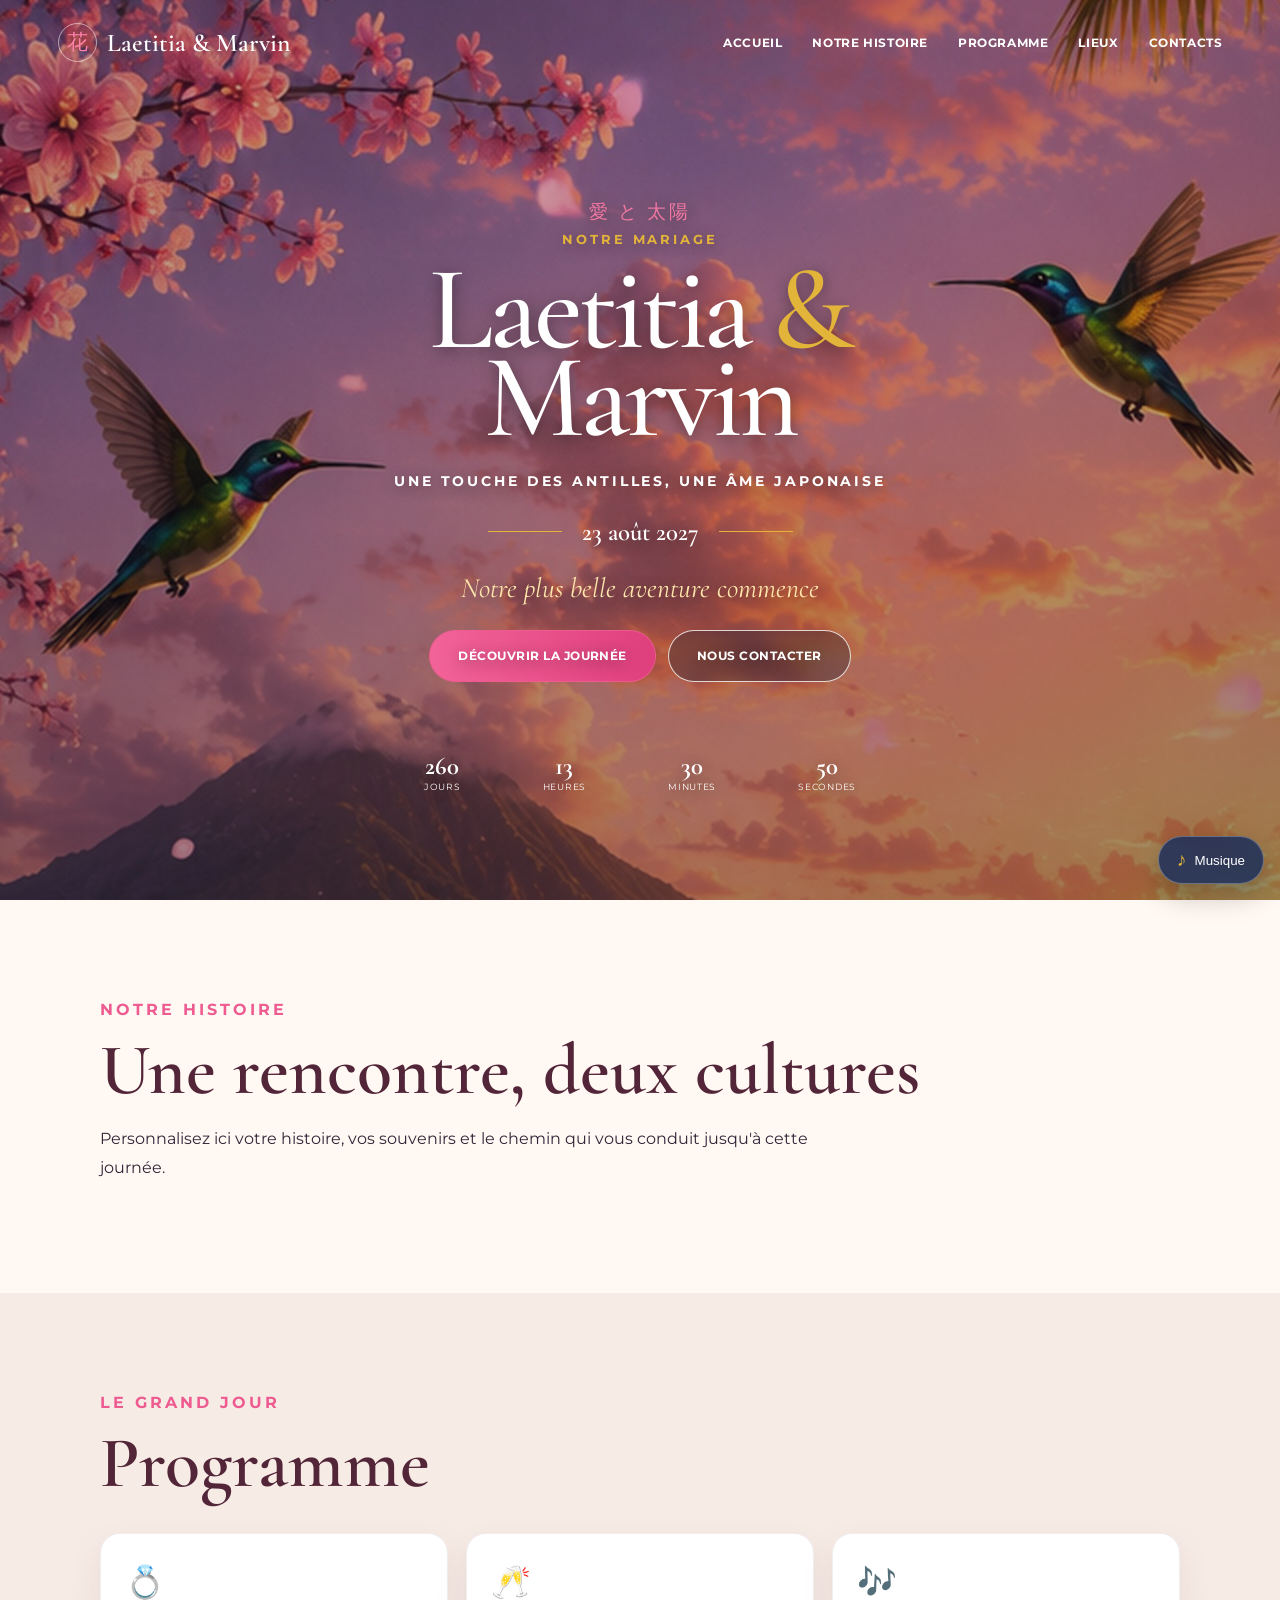
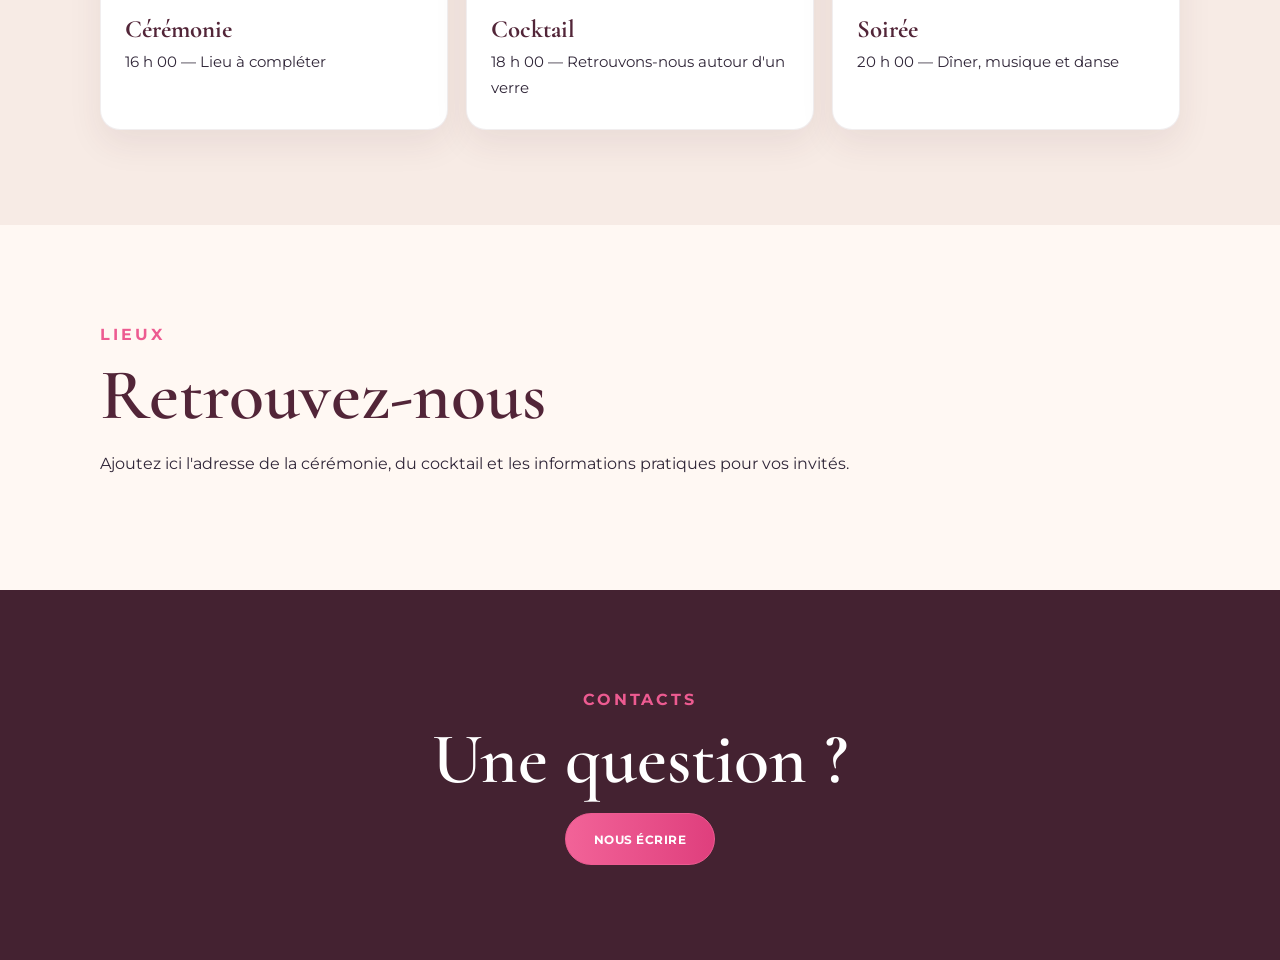
==== commit 932178f9: "fix" ====
--- a/index.html
+++ b/index.html
@@ -1,23 +1,36 @@
-<!doctype html>
+<!DOCTYPE html>
 <html lang="fr">
 <head>
-  <meta charset="utf-8">
-  <meta name="viewport" content="width=device-width, initial-scale=1">
-  <meta name="theme-color" content="#08275c">
-  <meta name="description" content="Mariage de Marie et Jean en Martinique, entre Antilles et Japon.">
-  <title>Marie & Jean — Mariage Martinique × Japon</title>
+  <meta charset="UTF-8">
+  <meta name="viewport" content="width=device-width, initial-scale=1, viewport-fit=cover">
+  <meta name="theme-color" content="#2e2738">
+  <meta name="description" content="Le mariage de Laetitia et Marvin">
+  <title>Laetitia & Marvin — Notre mariage</title>
+
   <link rel="preconnect" href="https://fonts.googleapis.com">
   <link rel="preconnect" href="https://fonts.gstatic.com" crossorigin>
-  <link href="https://fonts.googleapis.com/css2?family=Cormorant+Garamond:wght@500;600;700&family=Montserrat:wght@400;500;600;700&family=Noto+Serif+JP:wght@500;600&display=swap" rel="stylesheet">
-  <link rel="stylesheet" href="styles.css">
+  <link href="https://fonts.googleapis.com/css2?family=Cormorant+Garamond:ital,wght@0,500;0,600;1,500&family=Montserrat:wght@500;600;700&display=swap" rel="stylesheet">
+  <link rel="stylesheet" href="styles.css?v=1">
 </head>
+
 <body>
   <div class="petal-layer" aria-hidden="true"></div>
 
   <header class="site-header">
-    <a class="brand" href="#accueil"><span>花</span> Marie & Jean</a>
-    <button class="menu-toggle" type="button" aria-label="Ouvrir le menu" aria-expanded="false">☰</button>
-    <nav>
+    <a class="brand" href="#accueil" aria-label="Revenir à l'accueil">
+      <span class="brand-symbol">花</span>
+      <span class="brand-name">Laetitia & Marvin</span>
+    </a>
+
+    <button
+      class="menu-toggle"
+      type="button"
+      aria-label="Ouvrir le menu"
+      aria-expanded="false"
+      aria-controls="main-navigation"
+    >☰</button>
+
+    <nav id="main-navigation" aria-label="Navigation principale">
       <a href="#accueil">Accueil</a>
       <a href="#histoire">Notre histoire</a>
       <a href="#programme">Programme</a>
@@ -26,165 +39,123 @@
     </nav>
   </header>
 
-  <button class="music-button" id="musicButton" type="button" aria-label="Activer la musique">
-    <span>♪</span><small id="musicState">Musique</small>
-  </button>
-  <audio id="music" loop preload="none">
-    <source src="assets/musique.mp3" type="audio/mpeg">
-  </audio>
-
   <main>
     <section class="hero" id="accueil">
-      <div class="hero-overlay"></div>
-      <div class="hero-content reveal">
-        <p class="japanese">愛と太陽</p>
-        <p class="eyebrow">Notre mariage</p>
-        <h1>Marie <span>&</span> Jean</h1>
-        <p class="subtitle">Une touche des Antilles, une âme japonaise</p>
-        <div class="date-row"><i></i><strong>23 août 2027</strong><i></i></div>
-        <p class="tagline">Notre plus belle aventure commence</p>
+      <div class="hero-shade" aria-hidden="true"></div>
+      <div class="hero-content">
+        <p class="japanese-title">愛 と 太陽</p>
+        <p class="wedding-label">Notre mariage</p>
+
+        <h1>
+          <span>Laetitia <em>&</em></span>
+          <span>Marvin</span>
+        </h1>
+
+        <p class="tagline">Une touche des Antilles, une âme japonaise</p>
+
+        <div class="date-line">
+          <span></span>
+          <time datetime="2027-08-23">23 août 2027</time>
+          <span></span>
+        </div>
+
+        <p class="romantic-line">Notre plus belle aventure commence</p>
+
         <div class="hero-actions">
-          <a class="button primary" href="#programme">Découvrir la journée</a>
-          <a class="button glass" href="#contacts">Nous contacter</a>
+          <a class="button button-primary" href="#programme">Découvrir la journée</a>
+          <a class="button button-secondary" href="#contacts">Nous contacter</a>
         </div>
-      </div>
-      <div class="countdown">
-        <div><strong id="days">000</strong><span>jours</span></div>
-        <div><strong id="hours">00</strong><span>heures</span></div>
-        <div><strong id="minutes">00</strong><span>minutes</span></div>
-        <div><strong id="seconds">00</strong><span>secondes</span></div>
-      </div>
-    </section>
 
-    <section class="story section" id="histoire">
-      <div class="story-grid">
-        <div class="story-art reveal">
-          <div class="brush-circle"></div>
-          <div class="story-photo">🌺</div>
-          <span class="colibri">𓅃</span>
-        </div>
-        <div class="story-copy reveal">
-          <p class="eyebrow">Notre histoire</p>
-          <h2>Des Antilles au Japon</h2>
-          <p class="lead">Nos chemins se sont croisés pour écrire une histoire unique.</p>
-          <p>Entre tradition et modernité, nos deux cultures s’unissent aujourd’hui pour célébrer l’amour, le partage et la famille.</p>
-          <blockquote>Merci d’être là pour ce moment inoubliable.</blockquote>
-          <p class="signature">Marie & Jean</p>
+        <div class="countdown" aria-label="Compte à rebours avant le mariage">
+          <div>
+            <strong id="days">000</strong>
+            <span>Jours</span>
+          </div>
+          <div>
+            <strong id="hours">00</strong>
+            <span>Heures</span>
+          </div>
+          <div>
+            <strong id="minutes">00</strong>
+            <span>Minutes</span>
+          </div>
+          <div>
+            <strong id="seconds">00</strong>
+            <span>Secondes</span>
+          </div>
         </div>
       </div>
     </section>
 
-    <section class="program section" id="programme">
-      <div class="section-heading reveal">
-        <p class="japanese">祝宴</p>
-        <p class="eyebrow">Programme</p>
-        <h2>Le grand jour</h2>
-      </div>
-      <div class="timeline">
-        <article class="timeline-item reveal"><div class="icon">🏛️</div><time>16:00</time><h3>Cérémonie civile</h3><p>Mairie du Robert</p></article>
-        <article class="timeline-item reveal"><div class="icon">💍</div><time>18:00</time><h3>Cérémonie laïque</h3><p>Jardin du domaine</p></article>
-        <article class="timeline-item reveal"><div class="icon">🥂</div><time>19:00</time><h3>Cocktail</h3><p>Bienvenue et rafraîchissements</p></article>
-        <article class="timeline-item reveal"><div class="icon">🍽️</div><time>20:00</time><h3>Dîner</h3><p>Saveurs antillaises et japonaises</p></article>
-        <article class="timeline-item reveal"><div class="icon">🎂</div><time>22:00</time><h3>Gâteau des mariés</h3><p>Pièce montée et tradition</p></article>
-        <article class="timeline-item reveal"><div class="icon">🎵</div><time>22:30</time><h3>Soirée dansante</h3><p>Zouk, kompa et bonne humeur</p></article>
+    <section class="content-section reveal" id="histoire">
+      <div class="section-inner">
+        <p class="section-label">Notre histoire</p>
+        <h2>Une rencontre, deux cultures</h2>
+        <p>
+          Personnalisez ici votre histoire, vos souvenirs et le chemin qui vous
+          conduit jusqu'à cette journée.
+        </p>
       </div>
     </section>
 
-    <section class="places section" id="lieux">
-      <div class="section-heading reveal">
-        <p class="eyebrow">Les lieux</p>
-        <h2>Au cœur de la Martinique</h2>
-      </div>
-      <div class="places-grid">
-        <article class="place-card reveal">
-          <div class="place-image church"></div>
-          <div class="place-content">
-            <p class="place-label">Cérémonie civile</p>
-            <h3>Mairie du Robert</h3>
-            <p>97231 Le Robert</p>
-            <a href="https://maps.google.com/?q=Mairie+du+Robert+Martinique" target="_blank" rel="noopener">Voir sur la carte</a>
-          </div>
-        </article>
+    <section class="content-section content-section-alt reveal" id="programme">
+      <div class="section-inner">
+        <p class="section-label">Le grand jour</p>
+        <h2>Programme</h2>
 
-        <article class="place-card reveal">
-          <div class="place-image garden"></div>
-          <div class="place-content">
-            <p class="place-label">Réception</p>
-            <h3>Jardin du domaine</h3>
-            <p>97231 Le Robert</p>
-            <a href="https://maps.google.com/?q=Le+Robert+Martinique" target="_blank" rel="noopener">Voir sur la carte</a>
-          </div>
-        </article>
+        <div class="event-grid">
+          <article class="event-card">
+            <span>💍</span>
+            <h3>Cérémonie</h3>
+            <p>16 h 00 — Lieu à compléter</p>
+          </article>
 
-        <div class="map-card reveal">
-          <iframe title="Carte du Robert, Martinique" src="https://www.google.com/maps?q=Le%20Robert%20Martinique&output=embed" loading="lazy" referrerpolicy="no-referrer-when-downgrade"></iframe>
+          <article class="event-card">
+            <span>🥂</span>
+            <h3>Cocktail</h3>
+            <p>18 h 00 — Retrouvons-nous autour d'un verre</p>
+          </article>
+
+          <article class="event-card">
+            <span>🎶</span>
+            <h3>Soirée</h3>
+            <p>20 h 00 — Dîner, musique et danse</p>
+          </article>
         </div>
       </div>
     </section>
 
-    <section class="island-strip">
-      <div class="island-content reveal">
-        <p class="eyebrow">Saveurs & traditions</p>
-        <h2>Rhum, coco, hibiscus & colibris</h2>
-        <div class="island-icons">
-          <article><span>🥃</span><strong>Rhum vieux</strong></article>
-          <article><span>🥥</span><strong>Noix de coco</strong></article>
-          <article><span>🌺</span><strong>Hibiscus</strong></article>
-          <article><span>𓅃</span><strong>Colibri</strong></article>
-          <article><span>🧵</span><strong>Madras</strong></article>
-        </div>
+    <section class="content-section reveal" id="lieux">
+      <div class="section-inner">
+        <p class="section-label">Lieux</p>
+        <h2>Retrouvez-nous</h2>
+        <p>
+          Ajoutez ici l'adresse de la cérémonie, du cocktail et les informations
+          pratiques pour vos invités.
+        </p>
       </div>
     </section>
 
-    <section class="contacts section" id="contacts">
-      <div class="section-heading reveal">
-        <p class="japanese">連絡先</p>
-        <p class="eyebrow">Contacts</p>
-        <h2>Nous joindre</h2>
-      </div>
-
-      <div class="contact-grid">
-        <article class="contact-card reveal">
-          <div class="avatar marie">🌺</div>
-          <div>
-            <h3>Marie</h3>
-            <p>Organisatrice</p>
-            <p>📞 06 12 34 56 78</p>
-            <p>✉️ marie@email.fr</p>
-            <div class="contact-actions">
-              <a class="call" href="tel:0612345678">Appeler</a>
-              <a class="whatsapp" href="https://wa.me/33612345678" target="_blank" rel="noopener">WhatsApp</a>
-            </div>
-          </div>
-        </article>
-
-        <article class="contact-card reveal">
-          <div class="avatar jean">𓅃</div>
-          <div>
-            <h3>Jean</h3>
-            <p>Organisateur</p>
-            <p>📞 06 98 76 54 32</p>
-            <p>✉️ jean@email.fr</p>
-            <div class="contact-actions">
-              <a class="call" href="tel:0698765432">Appeler</a>
-              <a class="whatsapp" href="https://wa.me/33698765432" target="_blank" rel="noopener">WhatsApp</a>
-            </div>
-          </div>
-        </article>
-      </div>
-
-      <div class="confirmation reveal">
-        <span>🌸</span>
-        <p><strong>Merci de confirmer votre présence par téléphone, SMS ou WhatsApp.</strong><br>Votre réponse nous aidera à organiser cette journée parfaite pour tous.</p>
+    <section class="content-section contact-section reveal" id="contacts">
+      <div class="section-inner">
+        <p class="section-label">Contacts</p>
+        <h2>Une question ?</h2>
+        <a class="button button-primary" href="mailto:votre-adresse@exemple.fr">
+          Nous écrire
+        </a>
       </div>
     </section>
   </main>
 
-  <footer>
-    <p class="japanese">ありがとう</p>
-    <p>© 2027 Marie & Jean — Tous droits réservés</p>
-  </footer>
+  <button class="music-button" id="musicButton" type="button" aria-label="Activer la musique">
+    <span class="music-note">♪</span>
+    <span id="musicState">Musique</span>
+  </button>
 
-  <script src="script.js"></script>
+  <audio id="music" preload="none" loop>
+    <source src="assets/audio/musique.mp3" type="audio/mpeg">
+  </audio>
+
+  <script src="script.js?v=1"></script>
 </body>
-</html>+</html>
--- a/styles.css
+++ b/styles.css
@@ -1,325 +1,612 @@
-:root{--blue:#08275c;--blue2:#123a7a;--gold:#d8a649;--pink:#ee7ca3;--cream:#fff7f4;--green:#176b54;--text:#17213b}
-*{box-sizing:border-box}html{scroll-behavior:smooth}body{margin:0;background:var(--cream);color:var(--text);font-family:Montserrat,sans-serif;overflow-x:hidden}a{color:inherit}
-.site-header{position:fixed;z-index:50;inset:0 0 auto;display:flex;justify-content:space-between;align-items:center;padding:20px 5vw;color:#fff;transition:.3s}.site-header.scrolled{background:rgba(255,247,244,.95);color:var(--blue);box-shadow:0 8px 30px rgba(8,39,92,.12);backdrop-filter:blur(12px);padding-block:13px}.brand{display:flex;align-items:center;gap:10px;text-decoration:none;font:700 1.3rem "Cormorant Garamond",serif}.brand span{display:grid;place-items:center;width:36px;height:36px;border:1px solid var(--pink);border-radius:50%;color:var(--pink);font-family:"Noto Serif JP",serif}.site-header nav{display:flex;gap:28px}.site-header nav a{text-decoration:none;font-size:.7rem;font-weight:700;letter-spacing:.1em;text-transform:uppercase}.menu-toggle{display:none;border:0;background:none;color:inherit;font-size:1.5rem}
-.music-button{position:fixed;z-index:60;right:18px;bottom:18px;display:flex;align-items:center;gap:8px;border:0;border-radius:999px;padding:10px 15px;background:rgba(8,39,92,.9);color:#fff;box-shadow:0 10px 28px rgba(8,39,92,.25);cursor:pointer}.music-button span{color:var(--gold);font-size:1.2rem}.music-button.playing{background:var(--pink)}
-.hero{position:relative;min-height:100svh;display:grid;place-items:center;overflow:hidden;color:#fff;text-align:center;background:url("assets/hero-martinique.jpg") center/cover no-repeat}.hero-overlay{position:absolute;inset:0;background:linear-gradient(180deg,rgba(8,39,92,.2),rgba(8,39,92,.18) 55%,rgba(8,39,92,.62))}.hero-content{position:relative;z-index:3;max-width:850px;padding:120px 24px 180px}.japanese{font-family:"Noto Serif JP",serif;color:var(--pink);letter-spacing:.38em;margin:0 0 10px}.eyebrow{margin:0 0 13px;color:var(--gold);font-size:.7rem;font-weight:700;letter-spacing:.24em;text-transform:uppercase}.hero h1{font:600 clamp(4.4rem,12vw,9rem)/.86 "Cormorant Garamond",serif;margin:16px 0 20px;text-shadow:0 14px 36px rgba(0,0,0,.22)}.hero h1 span{color:var(--gold)}.subtitle{font-size:.78rem;font-weight:700;letter-spacing:.22em;text-transform:uppercase}.date-row{display:flex;align-items:center;justify-content:center;gap:20px;margin:30px 0}.date-row i{width:70px;height:1px;background:var(--gold)}.date-row strong{font:600 1.65rem "Cormorant Garamond",serif}.tagline{font:italic 1.55rem "Cormorant Garamond",serif;color:#ffe8c2}.hero-actions{display:flex;justify-content:center;gap:12px;flex-wrap:wrap;margin-top:28px}.button{display:inline-flex;align-items:center;justify-content:center;min-height:50px;padding:0 23px;border-radius:999px;text-decoration:none;text-transform:uppercase;font-size:.68rem;font-weight:800;letter-spacing:.09em}.primary{background:linear-gradient(90deg,#ef75a1,#dc4d83);color:#fff}.glass{border:1px solid rgba(255,255,255,.7);background:rgba(255,255,255,.08);color:#fff;backdrop-filter:blur(8px)}.countdown{position:absolute;z-index:4;bottom:38px;display:flex;gap:clamp(20px,6vw,65px)}.countdown div{display:grid}.countdown strong{font:600 1.7rem "Cormorant Garamond",serif}.countdown span{font-size:.55rem;text-transform:uppercase;letter-spacing:.13em;color:#f4dce5}
-.section{padding:clamp(80px,10vw,140px) clamp(22px,7vw,105px)}.section h2,.island-strip h2{font:600 clamp(3rem,7vw,5.8rem)/.94 "Cormorant Garamond",serif;margin:0;color:var(--blue)}.section-heading{text-align:center;max-width:850px;margin:0 auto 55px}
-.story{background:linear-gradient(180deg,#fff8f5,#fdf0f3)}.story-grid{display:grid;grid-template-columns:1fr 1fr;gap:clamp(50px,9vw,120px);align-items:center;max-width:1150px;margin:auto}.story-art{position:relative;min-height:500px}.brush-circle{position:absolute;left:50%;top:50%;width:400px;height:400px;border-radius:47% 53% 46% 54%;border:8px solid rgba(238,124,163,.35);transform:translate(-50%,-50%) rotate(-8deg)}.story-photo{position:absolute;left:50%;top:50%;width:360px;height:360px;border-radius:50%;display:grid;place-items:center;font-size:7rem;background:linear-gradient(145deg,#ffd8e4,#ee7ca3);border:8px solid #fff;box-shadow:0 25px 60px rgba(8,39,92,.17);transform:translate(-50%,-50%)}.colibri{position:absolute;right:5%;bottom:10%;font-size:4rem;color:var(--green)}.story-copy .lead{font:1.7rem/1.35 "Cormorant Garamond",serif;color:var(--blue)}.story-copy p{line-height:1.8;color:#6d646a}.story-copy blockquote{margin:35px 0;padding:20px 0;border-block:1px solid #eed1da;font:italic 1.35rem "Cormorant Garamond",serif;color:#9b6c43}.signature{font:2rem "Cormorant Garamond",serif;color:var(--blue)!important}
-.program{background:var(--blue);color:#fff}.program h2{color:#eabf65}.timeline{display:grid;grid-template-columns:repeat(6,1fr);gap:8px;max-width:1200px;margin:auto}.timeline-item{text-align:center;padding:0 10px}.icon{width:54px;height:54px;margin:0 auto 15px;border-radius:50%;display:grid;place-items:center;border:2px solid var(--gold);font-size:1.35rem}.timeline time{display:block;font:600 1.35rem "Cormorant Garamond",serif;color:#f4c96e}.timeline h3{font:600 1rem "Cormorant Garamond",serif;margin:10px 0 6px}.timeline p{font-size:.68rem;line-height:1.55;color:#dce6f5}
-.places{background:#fff8f5}.places-grid{display:grid;grid-template-columns:.75fr .75fr 1.5fr;gap:22px;max-width:1200px;margin:auto}.place-card{overflow:hidden;border-radius:24px;background:#fff;box-shadow:0 18px 45px rgba(8,39,92,.1)}.place-image{height:190px;background:url("assets/hero-martinique.jpg") center/cover}.church{background-position:65% 70%}.garden{background-position:30% 80%}.place-content{padding:22px}.place-label{color:var(--gold);font-size:.6rem;font-weight:700;letter-spacing:.12em;text-transform:uppercase}.place-content h3{font:600 1.5rem "Cormorant Garamond",serif;color:var(--blue);margin:6px 0}.place-content p{color:#6d646a}.place-content a{display:inline-block;margin-top:8px;padding:10px 14px;border:1px solid var(--gold);border-radius:8px;text-decoration:none;font-size:.62rem;font-weight:700;text-transform:uppercase}.map-card{overflow:hidden;border-radius:24px;min-height:320px;box-shadow:0 18px 45px rgba(8,39,92,.1)}.map-card iframe{width:100%;height:100%;min-height:320px;border:0}
-.island-strip{position:relative;min-height:520px;display:grid;place-items:center;padding:90px 24px;text-align:center;color:#fff;background:linear-gradient(rgba(8,39,92,.82),rgba(23,107,84,.72)),url("assets/hero-martinique.jpg") center/cover}.island-strip h2{color:#fff}.island-content{max-width:900px}.island-icons{display:grid;grid-template-columns:repeat(5,1fr);gap:12px;margin-top:38px}.island-icons article{display:grid;gap:8px;padding:22px 10px;border:1px solid rgba(255,255,255,.22);border-radius:18px;background:rgba(255,255,255,.08);backdrop-filter:blur(8px)}.island-icons span{font-size:2.2rem}.island-icons strong{font:600 1.1rem "Cormorant Garamond",serif}
-.contacts{background:linear-gradient(180deg,#08275c,#061d47);color:#fff}.contacts h2{color:#eabf65}.contact-grid{max-width:900px;margin:auto;display:grid;grid-template-columns:1fr 1fr;gap:25px}.contact-card{display:grid;grid-template-columns:125px 1fr;gap:20px;align-items:center;padding:28px;border:1px solid rgba(216,166,73,.65);border-radius:25px;background:rgba(255,255,255,.035)}.avatar{width:118px;height:118px;border-radius:50%;display:grid;place-items:center;font-size:3.4rem;border:4px solid rgba(255,255,255,.5)}.avatar.marie{background:linear-gradient(145deg,#ffd6e2,#ee7ca3)}.avatar.jean{background:linear-gradient(145deg,#58c2a6,#176b54)}.contact-card h3{margin:0;font:600 2rem "Cormorant Garamond",serif;color:#f4d5a0}.contact-card p{font-size:.76rem;color:#dbe5f4}.contact-actions{display:flex;gap:10px;margin-top:15px}.contact-actions a{flex:1;padding:11px;border-radius:999px;text-align:center;text-decoration:none;font-size:.68rem;font-weight:800;text-transform:uppercase}.call{background:linear-gradient(90deg,#ef75a1,#dc4d83)}.whatsapp{background:#27b959}.confirmation{max-width:900px;margin:32px auto 0;display:flex;align-items:center;gap:18px;padding:20px 25px;border-radius:16px;background:#fff1f5;color:var(--blue)}.confirmation span{font-size:2.5rem}.confirmation p{margin:0;line-height:1.6;font-size:.85rem}
-footer{text-align:center;padding:55px 22px;background:#041632;color:#d8e2f2}.petal-layer{position:fixed;inset:0;z-index:30;overflow:hidden;pointer-events:none}.petal{position:absolute;top:-10vh;width:17px;height:12px;border-radius:80% 20% 80% 20%;background:linear-gradient(145deg,#ffd8e4,#f08eac);animation:fall linear infinite;opacity:.8}@keyframes fall{0%{transform:translate3d(0,-10vh,0) rotate(0)}50%{transform:translate3d(48px,52vh,0) rotate(180deg)}100%{transform:translate3d(-35px,112vh,0) rotate(360deg)}}.reveal{opacity:0;transform:translateY(28px);transition:.85s}.reveal.visible{opacity:1;transform:none}
-@media(max-width:950px){.timeline{grid-template-columns:repeat(3,1fr);gap:35px 10px}.places-grid{grid-template-columns:1fr 1fr}.map-card{grid-column:1/-1}.story-grid{grid-template-columns:1fr}}
-@media(max-width:720px){.site-header nav{display:none}.menu-toggle{display:block}.site-header nav.open{position:absolute;top:100%;left:0;right:0;display:flex;flex-direction:column;padding:25px;background:var(--cream);color:var(--blue)}.hero h1{font-size:4.2rem}.hero-content{padding-bottom:200px}.countdown{gap:18px}.section{padding:78px 20px}.story-art{min-height:400px}.story-photo{width:300px;height:300px}.brush-circle{width:330px;height:330px}.timeline{grid-template-columns:1fr 1fr}.places-grid{grid-template-columns:1fr}.island-icons{grid-template-columns:1fr 1fr}.contact-grid{grid-template-columns:1fr}.contact-card{grid-template-columns:100px 1fr}.avatar{width:95px;height:95px}.confirmation{align-items:flex-start}.music-button small{display:none}}
-@media(max-width:480px){.timeline{grid-template-columns:1fr}.island-icons{grid-template-columns:1fr}.contact-card{grid-template-columns:1fr;text-align:center}.avatar{margin:auto}.contact-actions{flex-direction:column}.confirmation{display:block;text-align:center}.date-row i{width:35px}}
-@media(prefers-reduced-motion:reduce){.petal{animation:none}.reveal{transition:none}html{scroll-behavior:auto}}
-
-/* ===== Version mobile fidèle au rendu desktop ===== */
-body.menu-open{overflow:hidden}
-
-@media (max-width: 820px) {
-  .site-header{padding:14px 16px}
-  .brand{font-size:1.05rem}
-  .brand span{width:32px;height:32px}
-
-  .menu-toggle{
-    display:block;
-    position:relative;
-    z-index:72;
-    width:44px;
-    height:44px;
-    border-radius:50%;
-    background:rgba(255,255,255,.14);
-    backdrop-filter:blur(8px);
-  }
-
-  .site-header nav{
-    position:fixed;
-    inset:0;
-    z-index:71;
-    display:flex;
-    flex-direction:column;
-    justify-content:center;
-    gap:25px;
-    padding:90px 25px 40px;
-    background:rgba(8,39,92,.98);
-    color:#fff;
-    transform:translateX(100%);
-    transition:transform .35s ease;
-  }
-
-  .site-header nav.open{transform:translateX(0)}
-
-  .site-header nav a{
-    font:600 2rem "Cormorant Garamond",serif;
-    text-align:center;
-    text-transform:none;
-    letter-spacing:.02em;
-  }
-
-  .hero{
-    min-height:100svh;
-    background-position:48% center;
-  }
-
-  .hero-content{
-    width:100%;
-    padding:108px 18px 185px;
-  }
-
-  .hero h1{
-    font-size:clamp(3.8rem,17vw,5.3rem);
-    line-height:.88;
-    margin:12px 0 18px;
-  }
-
-  .japanese{font-size:.9rem;letter-spacing:.28em}
-
-  .subtitle{
-    max-width:320px;
-    margin-inline:auto;
-    font-size:.66rem;
-    line-height:1.6;
-    letter-spacing:.15em;
-  }
-
-  .date-row{gap:12px;margin:23px 0}
-  .date-row i{width:34px}
-  .date-row strong{font-size:1.35rem}
-  .tagline{font-size:1.2rem}
-
-  .hero-actions{
-    flex-direction:column;
-    align-items:center;
-  }
-
-  .hero-actions .button{width:min(100%,300px)}
-
-  .countdown{
-    left:50%;
-    bottom:26px;
-    width:calc(100% - 28px);
-    transform:translateX(-50%);
-    justify-content:space-around;
-    gap:4px;
-    padding:14px 8px;
-    border:1px solid rgba(255,255,255,.2);
-    border-radius:20px;
-    background:rgba(8,39,92,.32);
-    backdrop-filter:blur(8px);
-  }
-
-  .countdown strong{font-size:1.25rem}
-  .countdown span{font-size:.48rem}
-
-  .section{padding:76px 18px}
-
-  .section h2,.island-strip h2{
-    font-size:clamp(2.7rem,13vw,4.2rem);
-  }
-
-  .section-heading{margin-bottom:38px}
-
-  .story-grid{grid-template-columns:1fr;gap:35px}
-  .story-art{min-height:340px}
-  .story-photo{width:260px;height:260px;font-size:5rem}
-  .brush-circle{width:290px;height:290px}
-  .colibri{right:2%;bottom:4%;font-size:3rem}
-  .story-copy{text-align:center}
-  .story-copy .lead{font-size:1.45rem}
-
-  .timeline{
-    display:grid;
-    grid-template-columns:1fr;
-    max-width:520px;
-  }
-
-  .timeline-item{
-    display:grid;
-    grid-template-columns:64px 1fr;
-    grid-template-areas:
-      "icon time"
-      "icon title"
-      "icon text";
-    gap:3px 16px;
-    text-align:left;
-    padding:24px 0;
-    border-bottom:1px solid rgba(216,166,73,.25);
-  }
-
-  .timeline-item .icon{
-    grid-area:icon;
-    width:54px;
-    height:54px;
-    margin:0;
-  }
-
-  .timeline-item time{grid-area:time;font-size:1.4rem}
-  .timeline-item h3{grid-area:title;margin:2px 0 3px;font-size:1.25rem}
-  .timeline-item p{grid-area:text;margin:0;font-size:.75rem}
-
-  .places-grid{
-    grid-template-columns:1fr;
-    max-width:520px;
-  }
-
-  .place-card{
-    display:grid;
-    grid-template-columns:130px 1fr;
-    min-height:155px;
-  }
-
-  .place-image{height:100%;min-height:155px}
-  .place-content{padding:18px}
-  .map-card{grid-column:auto;min-height:290px}
-  .map-card iframe{min-height:290px}
-
-  .island-strip{min-height:auto;padding:78px 18px}
-  .island-icons{grid-template-columns:repeat(2,minmax(0,1fr));gap:10px}
-  .island-icons article{min-height:120px;padding:20px 8px}
-  .island-icons article:last-child{
-    grid-column:1/-1;
-    width:50%;
-    justify-self:center;
-  }
-
-  .contact-grid{grid-template-columns:1fr;max-width:520px}
-  .contact-card{grid-template-columns:96px 1fr;gap:16px;padding:22px}
-  .avatar{width:90px;height:90px;font-size:2.6rem}
-  .contact-actions{flex-direction:column}
-  .confirmation{align-items:flex-start;padding:18px}
-
-  .music-button{
-    right:12px;
-    bottom:12px;
-    width:48px;
-    height:48px;
-    padding:0;
-    justify-content:center;
-  }
-
-  .music-button small{display:none}
-}
-
-@media (max-width: 430px) {
-  .hero{background-position:46% center}
-  .hero h1{font-size:3.7rem}
-  .story-photo{width:230px;height:230px}
-  .brush-circle{width:255px;height:255px}
-
-  .place-card{grid-template-columns:1fr}
-  .place-image{height:180px}
-
-  .contact-card{
-    grid-template-columns:1fr;
-    text-align:center;
-  }
-
-  .avatar{margin-inline:auto}
-  .confirmation{display:block;text-align:center}
-  .island-icons article:last-child{width:100%}
-}
-
-
-/* ===== Correctifs responsive finaux ===== */
-.petal-layer{
-  z-index:1;
-}
-
-.site-header,
-.music-button{
-  z-index:50;
-}
-
-main,
-footer{
-  position:relative;
-  z-index:2;
-}
-
-.hero{
-  isolation:isolate;
-}
-
-.hero-overlay{
-  z-index:0;
-  pointer-events:none;
-}
-
-.hero-content,
-.countdown{
-  z-index:3;
-}
-
-@media (max-width: 820px){
-  .hero{
-    min-height:100svh;
-    background-image:url("assets/hero-martinique.jpg");
-    background-size:cover;
-    background-repeat:no-repeat;
-    background-position:center center;
-    background-color:#08275c;
-  }
-
-  .hero-overlay{
-    background:linear-gradient(
-      180deg,
-      rgba(8,39,92,.30) 0%,
-      rgba(8,39,92,.34) 48%,
-      rgba(8,39,92,.76) 100%
-    );
-  }
-
-  .hero-content{
-    min-height:100svh;
-    display:flex;
-    flex-direction:column;
-    align-items:center;
-    justify-content:center;
-    padding:105px 18px 190px;
-  }
-
-  .hero h1{
-    max-width:100%;
-    overflow-wrap:normal;
-  }
-
-  .hero-actions{
-    width:100%;
-  }
-
-  .hero-actions .button{
-    width:min(100%,320px);
-  }
-}
-
-@media (max-width: 480px){
-  .hero{
-    background-position:52% center;
-  }
-
-  .hero-content{
-    padding-inline:16px;
-  }
-
-  .hero h1{
-    font-size:clamp(3.25rem,16vw,4rem);
-  }
-
-  .subtitle{
-    max-width:300px;
-  }
-
-  .tagline{
-    max-width:330px;
-    margin-inline:auto;
-  }
-}
-
-@media (max-width: 390px){
-  .hero{
-    background-size:cover;
-    background-position:52% center;
-  }
-}
+:root {
+  --pink: #ed5b91;
+  --pink-light: #ff9fbd;
+  --gold: #e3b43a;
+  --white: #ffffff;
+  --ink: #302638;
+  --cream: #fff8f3;
+  --cream-dark: #f7ebe5;
+  --header-height: 82px;
+}
+
+* {
+  box-sizing: border-box;
+}
+
+html {
+  scroll-behavior: smooth;
+}
+
+body {
+  margin: 0;
+  color: var(--ink);
+  background: var(--cream);
+  font-family: "Montserrat", sans-serif;
+  overflow-x: hidden;
+}
+
+body.menu-open {
+  overflow: hidden;
+}
+
+a {
+  color: inherit;
+  text-decoration: none;
+}
+
+button,
+a {
+  -webkit-tap-highlight-color: transparent;
+}
+
+.site-header {
+  position: fixed;
+  inset: 0 0 auto;
+  z-index: 500;
+  display: flex;
+  align-items: center;
+  justify-content: space-between;
+  min-height: var(--header-height);
+  padding: max(12px, env(safe-area-inset-top)) 4.5vw 10px;
+  color: var(--white);
+  transition: background .3s ease, box-shadow .3s ease, backdrop-filter .3s ease;
+}
+
+.site-header.scrolled {
+  background: rgba(44, 33, 53, .82);
+  box-shadow: 0 8px 24px rgba(0, 0, 0, .18);
+  backdrop-filter: blur(14px);
+}
+
+.brand {
+  display: inline-flex;
+  align-items: center;
+  gap: 10px;
+}
+
+.brand-symbol {
+  display: grid;
+  place-items: center;
+  width: 39px;
+  height: 39px;
+  border: 1px solid rgba(255,255,255,.55);
+  border-radius: 50%;
+  color: #ff82aa;
+  font-family: "Cormorant Garamond", serif;
+  font-size: 1.3rem;
+}
+
+.brand-name {
+  font-family: "Cormorant Garamond", serif;
+  font-size: clamp(1.15rem, 2vw, 1.6rem);
+  font-weight: 600;
+}
+
+.site-header nav {
+  display: flex;
+  align-items: center;
+  gap: 30px;
+}
+
+.site-header nav a {
+  font-size: .76rem;
+  font-weight: 700;
+  letter-spacing: .05em;
+  text-transform: uppercase;
+}
+
+.menu-toggle {
+  display: none;
+  width: 52px;
+  height: 52px;
+  padding: 0;
+  border: 0;
+  border-radius: 50%;
+  color: white;
+  background: rgba(255,255,255,.16);
+  font-size: 1.6rem;
+  cursor: pointer;
+}
+
+.hero {
+  position: relative;
+  isolation: isolate;
+  display: grid;
+  min-height: 100svh;
+  place-items: center;
+  overflow: hidden;
+  padding: calc(var(--header-height) + 45px) 24px 36px;
+  color: white;
+  text-align: center;
+  background:
+    url("assets/images/hero-desktop.jpg")
+    center center / cover no-repeat;
+}
+
+.hero-shade {
+  position: absolute;
+  inset: 0;
+  z-index: -1;
+  background:
+    linear-gradient(to bottom, rgba(29, 19, 38, .17), rgba(24, 20, 38, .31)),
+    radial-gradient(circle at 50% 44%, transparent 10%, rgba(30, 18, 37, .17) 100%);
+}
+
+.hero-content {
+  width: min(840px, 100%);
+  text-shadow: 0 3px 16px rgba(0,0,0,.42);
+}
+
+.japanese-title {
+  margin: 0 0 6px;
+  color: #f278a2;
+  font-family: "Cormorant Garamond", serif;
+  font-size: 1.2rem;
+  letter-spacing: .16em;
+}
+
+.wedding-label {
+  margin: 0 0 18px;
+  color: var(--gold);
+  font-size: .82rem;
+  font-weight: 700;
+  letter-spacing: .22em;
+  text-transform: uppercase;
+}
+
+h1 {
+  margin: 0;
+  font-family: "Cormorant Garamond", serif;
+  font-size: clamp(4rem, 9.3vw, 8rem);
+  font-weight: 500;
+  line-height: .74;
+  letter-spacing: -.04em;
+}
+
+h1 span {
+  display: block;
+}
+
+h1 em {
+  color: var(--gold);
+  font-style: normal;
+}
+
+.tagline {
+  margin: 30px auto 24px;
+  font-size: clamp(.72rem, 1.4vw, .9rem);
+  font-weight: 700;
+  letter-spacing: .2em;
+  line-height: 1.5;
+  text-transform: uppercase;
+}
+
+.date-line {
+  display: flex;
+  align-items: center;
+  justify-content: center;
+  gap: 20px;
+  margin: 0 auto 24px;
+  font-family: "Cormorant Garamond", serif;
+  font-size: 1.55rem;
+  font-weight: 600;
+}
+
+.date-line span {
+  width: 74px;
+  height: 1px;
+  background: var(--gold);
+}
+
+.romantic-line {
+  margin: 0 0 25px;
+  color: #ffe6ac;
+  font-family: "Cormorant Garamond", serif;
+  font-size: clamp(1.35rem, 2.5vw, 1.75rem);
+  font-style: italic;
+}
+
+.hero-actions {
+  display: flex;
+  justify-content: center;
+  gap: 12px;
+}
+
+.button {
+  display: inline-flex;
+  min-height: 52px;
+  align-items: center;
+  justify-content: center;
+  padding: 0 28px;
+  border: 1px solid rgba(255,255,255,.78);
+  border-radius: 999px;
+  color: white;
+  font-size: .76rem;
+  font-weight: 700;
+  letter-spacing: .04em;
+  text-transform: uppercase;
+  transition: transform .25s ease, background .25s ease;
+}
+
+.button:hover {
+  transform: translateY(-2px);
+}
+
+.button-primary {
+  border-color: var(--pink);
+  background: linear-gradient(90deg, #f26398, #df3f7d);
+}
+
+.button-secondary {
+  background: rgba(35, 36, 53, .35);
+  backdrop-filter: blur(8px);
+}
+
+.countdown {
+  display: grid;
+  grid-template-columns: repeat(4, auto);
+  justify-content: center;
+  gap: clamp(28px, 7vw, 82px);
+  margin-top: 72px;
+}
+
+.countdown strong,
+.countdown span {
+  display: block;
+}
+
+.countdown strong {
+  font-family: "Cormorant Garamond", serif;
+  font-size: 1.55rem;
+  line-height: 1;
+}
+
+.countdown span {
+  margin-top: 3px;
+  font-size: .58rem;
+  letter-spacing: .08em;
+  text-transform: uppercase;
+}
+
+.petal-layer {
+  position: fixed;
+  inset: 0;
+  z-index: 1000;
+  overflow: hidden;
+  pointer-events: none;
+}
+
+.petal {
+  position: absolute;
+  top: -60px;
+  width: var(--size);
+  height: calc(var(--size) * .68);
+  opacity: var(--opacity);
+  border-radius: 82% 18% 76% 24% / 70% 30% 70% 30%;
+  background:
+    radial-gradient(circle at 28% 24%, #fff8fb 0 9%, transparent 10%),
+    linear-gradient(145deg, #ffdce7 0%, #f4a1bb 50%, #e6719b 100%);
+  box-shadow: 0 0 5px rgba(255, 197, 217, .48);
+  transform-origin: center;
+  will-change: transform;
+  animation: petal-fall var(--duration) linear var(--delay) infinite;
+}
+
+@keyframes petal-fall {
+  0% {
+    transform:
+      translate3d(0, -12vh, 0)
+      rotateX(0)
+      rotateZ(0)
+      scale(var(--scale));
+  }
+  25% {
+    transform:
+      translate3d(var(--sway), 25vh, 0)
+      rotateX(140deg)
+      rotateZ(170deg)
+      scale(var(--scale));
+  }
+  50% {
+    transform:
+      translate3d(calc(var(--sway) * -.65), 55vh, 0)
+      rotateX(280deg)
+      rotateZ(350deg)
+      scale(var(--scale));
+  }
+  75% {
+    transform:
+      translate3d(var(--sway), 85vh, 0)
+      rotateX(420deg)
+      rotateZ(540deg)
+      scale(var(--scale));
+  }
+  100% {
+    transform:
+      translate3d(var(--drift), 115vh, 0)
+      rotateX(560deg)
+      rotateZ(760deg)
+      scale(var(--scale));
+  }
+}
+
+.content-section {
+  padding: 95px 24px;
+}
+
+.content-section-alt {
+  background: var(--cream-dark);
+}
+
+.section-inner {
+  width: min(1080px, 100%);
+  margin: auto;
+}
+
+.section-label {
+  margin: 0 0 10px;
+  color: var(--pink);
+  font-size: .74rem;
+  font-weight: 700;
+  letter-spacing: .18em;
+  text-transform: uppercase;
+}
+
+.content-section h2 {
+  margin: 0 0 18px;
+  color: #522538;
+  font-family: "Cormorant Garamond", serif;
+  font-size: clamp(2.6rem, 6vw, 4.5rem);
+  line-height: 1;
+  font-weight: 600;
+}
+
+.content-section p {
+  max-width: 760px;
+  font-size: 1.03rem;
+  line-height: 1.75;
+}
+
+.event-grid {
+  display: grid;
+  grid-template-columns: repeat(3, 1fr);
+  gap: 18px;
+  margin-top: 34px;
+}
+
+.event-card {
+  padding: 28px 24px;
+  border: 1px solid rgba(82, 37, 56, .08);
+  border-radius: 20px;
+  background: white;
+  box-shadow: 0 14px 34px rgba(75, 32, 49, .08);
+}
+
+.event-card span {
+  font-size: 2rem;
+}
+
+.event-card h3 {
+  margin: 13px 0 6px;
+  color: #522538;
+  font-family: "Cormorant Garamond", serif;
+  font-size: 1.55rem;
+}
+
+.event-card p {
+  margin: 0;
+  font-size: .92rem;
+}
+
+.contact-section {
+  color: white;
+  text-align: center;
+  background: #442231;
+}
+
+.contact-section h2 {
+  color: white;
+}
+
+.contact-section .section-inner > * {
+  margin-inline: auto;
+}
+
+.reveal {
+  opacity: 0;
+  transform: translateY(24px);
+  transition: opacity .8s ease, transform .8s ease;
+}
+
+.reveal.visible {
+  opacity: 1;
+  transform: none;
+}
+
+.music-button {
+  position: fixed;
+  right: 16px;
+  bottom: max(16px, env(safe-area-inset-bottom));
+  z-index: 1200;
+  display: inline-flex;
+  align-items: center;
+  gap: 8px;
+  min-height: 48px;
+  padding: 0 18px;
+  border: 1px solid rgba(255,255,255,.28);
+  border-radius: 999px;
+  color: white;
+  background: rgba(32, 49, 91, .88);
+  box-shadow: 0 12px 28px rgba(0,0,0,.22);
+  cursor: pointer;
+  backdrop-filter: blur(10px);
+}
+
+.music-note {
+  color: var(--gold);
+  font-size: 1.2rem;
+}
+
+.music-button.playing .music-note {
+  animation: music-pulse 1.2s ease-in-out infinite;
+}
+
+@keyframes music-pulse {
+  50% {
+    transform: scale(1.25) rotate(8deg);
+  }
+}
+
+@media (max-width: 768px) {
+  :root {
+    --header-height: 72px;
+  }
+
+  .site-header {
+    padding-inline: 16px;
+  }
+
+  .menu-toggle {
+    display: block;
+    position: relative;
+    z-index: 3;
+  }
+
+  .site-header nav {
+    position: fixed;
+    inset: 0;
+    z-index: 2;
+    display: grid;
+    align-content: center;
+    gap: 28px;
+    padding: 100px 28px 40px;
+    color: white;
+    background: rgba(43, 27, 48, .96);
+    backdrop-filter: blur(18px);
+    opacity: 0;
+    visibility: hidden;
+    transform: translateY(-14px);
+    transition: opacity .28s ease, visibility .28s ease, transform .28s ease;
+  }
+
+  .site-header nav.open {
+    opacity: 1;
+    visibility: visible;
+    transform: none;
+  }
+
+  .site-header nav a {
+    font-family: "Cormorant Garamond", serif;
+    font-size: 1.8rem;
+    text-align: center;
+    text-transform: none;
+  }
+
+  .hero {
+    min-height: 100svh;
+    padding: calc(var(--header-height) + 30px) 18px 92px;
+    background-image: url("assets/images/hero-mobile.png");
+    background-position: center center;
+  }
+
+  .hero-content {
+    margin-top: 3vh;
+  }
+
+  .japanese-title {
+    font-size: 1.05rem;
+  }
+
+  .wedding-label {
+    margin-bottom: 20px;
+  }
+
+  h1 {
+    font-size: clamp(4rem, 20vw, 6.8rem);
+    line-height: .78;
+  }
+
+  .tagline {
+    max-width: 360px;
+    margin-top: 30px;
+  }
+
+  .date-line {
+    gap: 14px;
+    font-size: 1.35rem;
+  }
+
+  .date-line span {
+    width: 54px;
+  }
+
+  .hero-actions {
+    flex-direction: column;
+    width: min(100%, 580px);
+    margin-inline: auto;
+  }
+
+  .button {
+    width: 100%;
+    min-height: 58px;
+  }
+
+  .countdown {
+    gap: 0;
+    width: min(100%, 440px);
+    margin: 34px auto 0;
+  }
+
+  .countdown div {
+    min-width: 0;
+  }
+
+  .countdown strong {
+    font-size: 1.35rem;
+  }
+
+  .countdown span {
+    font-size: .52rem;
+  }
+
+  .event-grid {
+    grid-template-columns: 1fr;
+  }
+
+  .music-button span:last-child {
+    display: none;
+  }
+
+  .music-button {
+    width: 56px;
+    height: 56px;
+    justify-content: center;
+    padding: 0;
+  }
+}
+
+@media (max-width: 390px) {
+  .brand-name {
+    font-size: 1.08rem;
+  }
+
+  h1 {
+    font-size: 4rem;
+  }
+
+  .tagline {
+    font-size: .65rem;
+  }
+}
+
+@media (prefers-reduced-motion: reduce) {
+  html {
+    scroll-behavior: auto;
+  }
+
+  .reveal {
+    opacity: 1;
+    transform: none;
+    transition: none;
+  }
+}
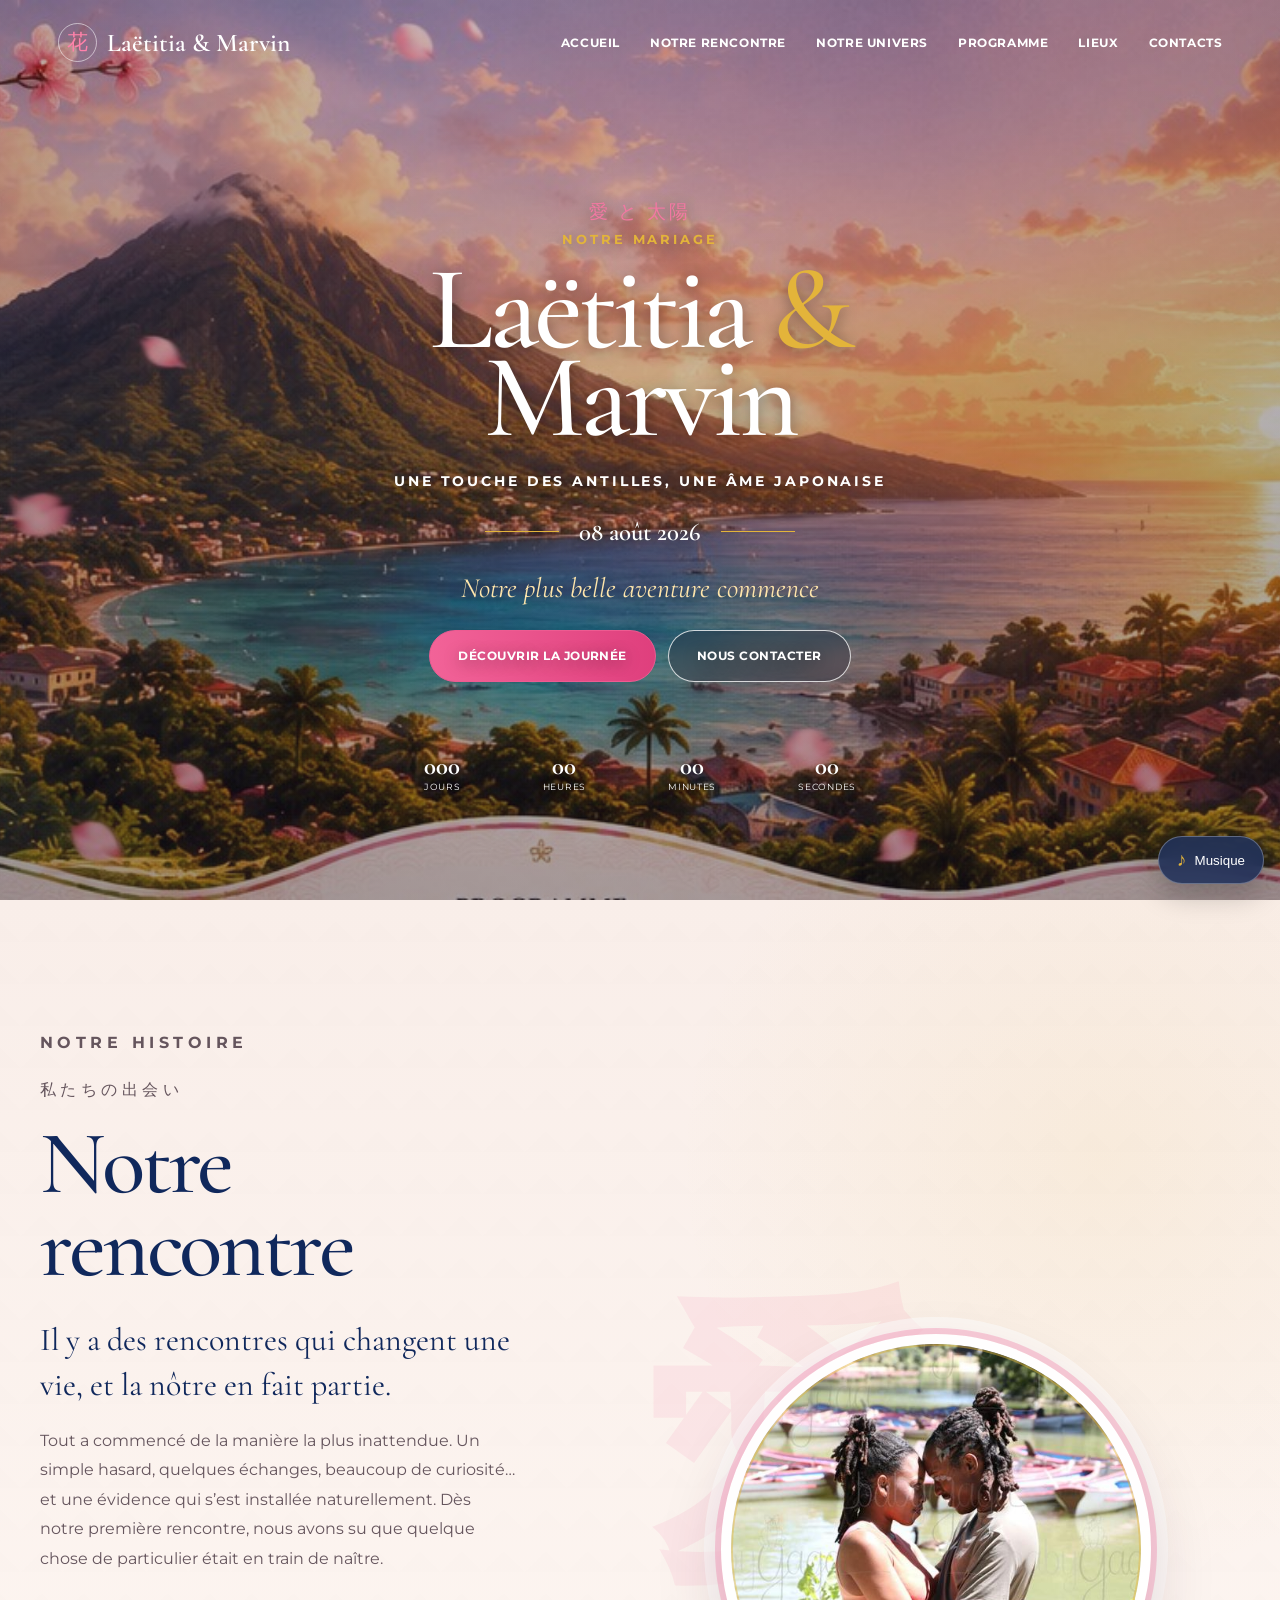
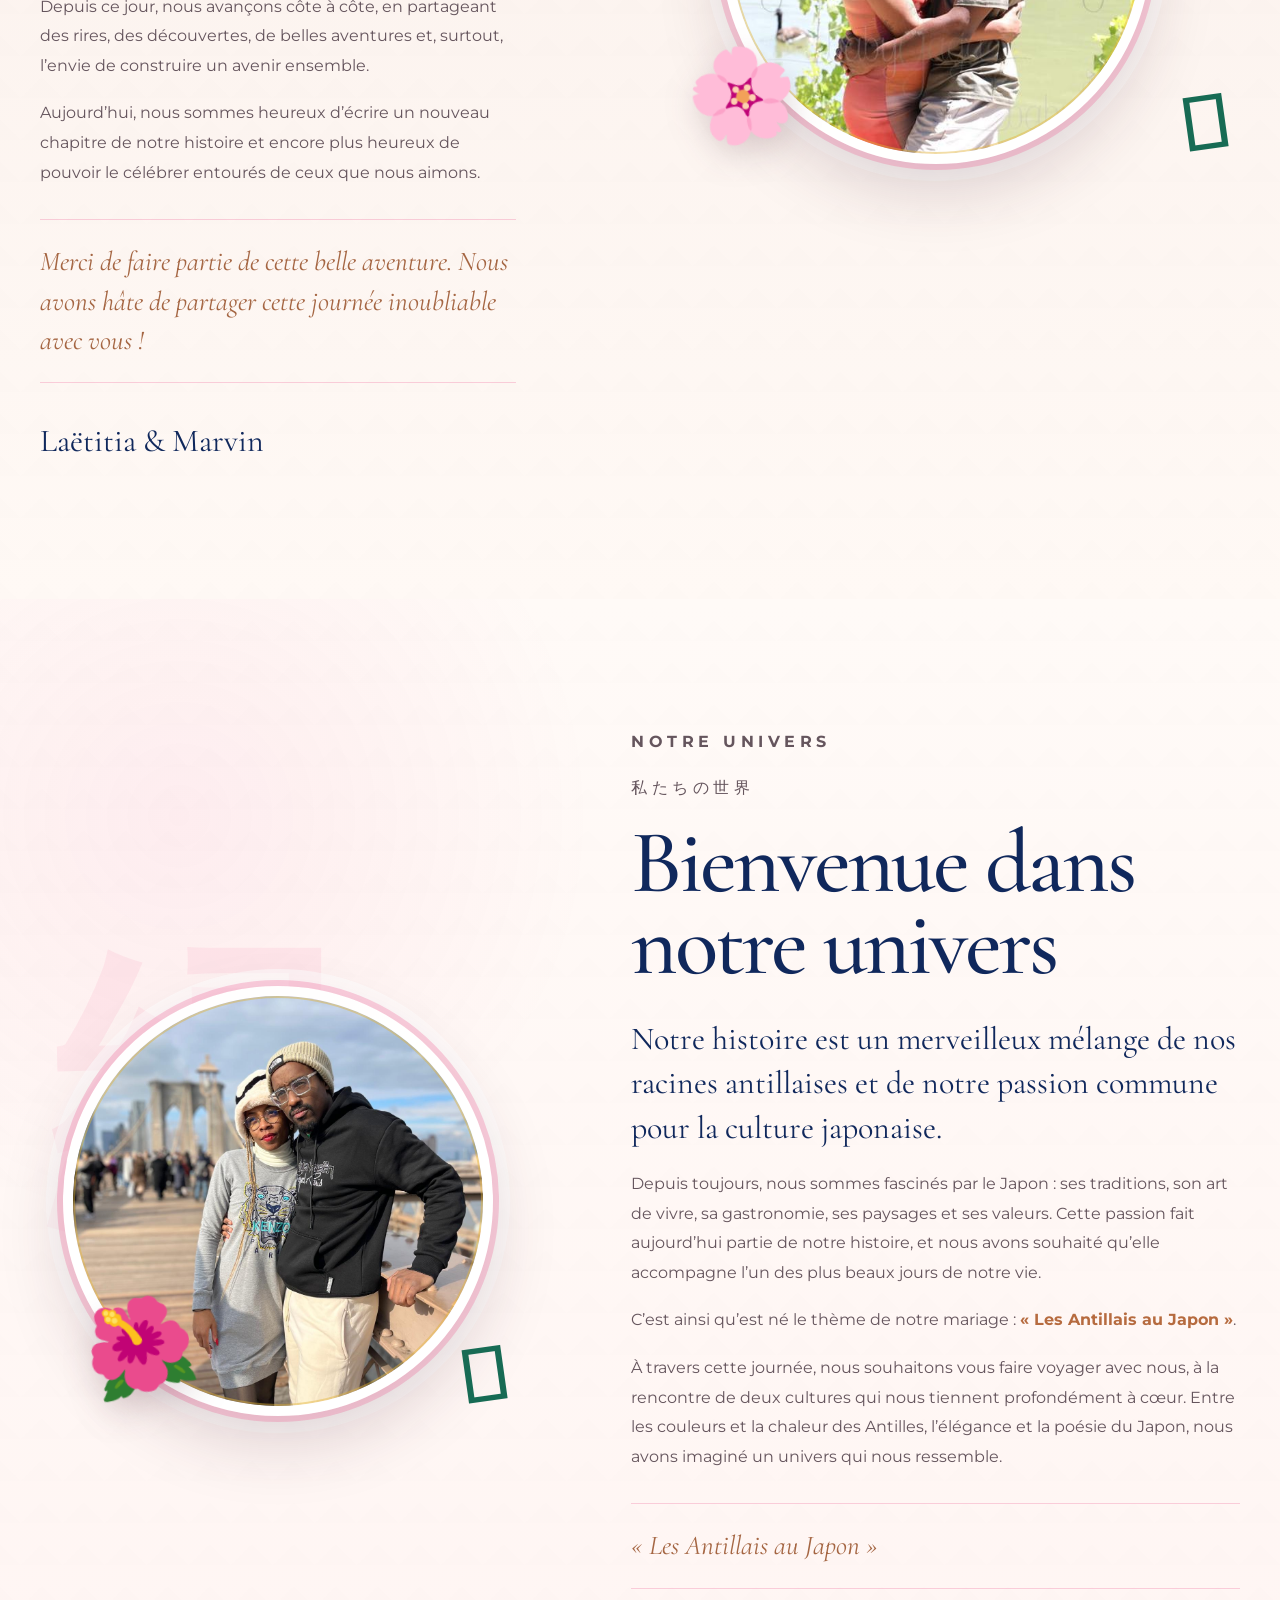
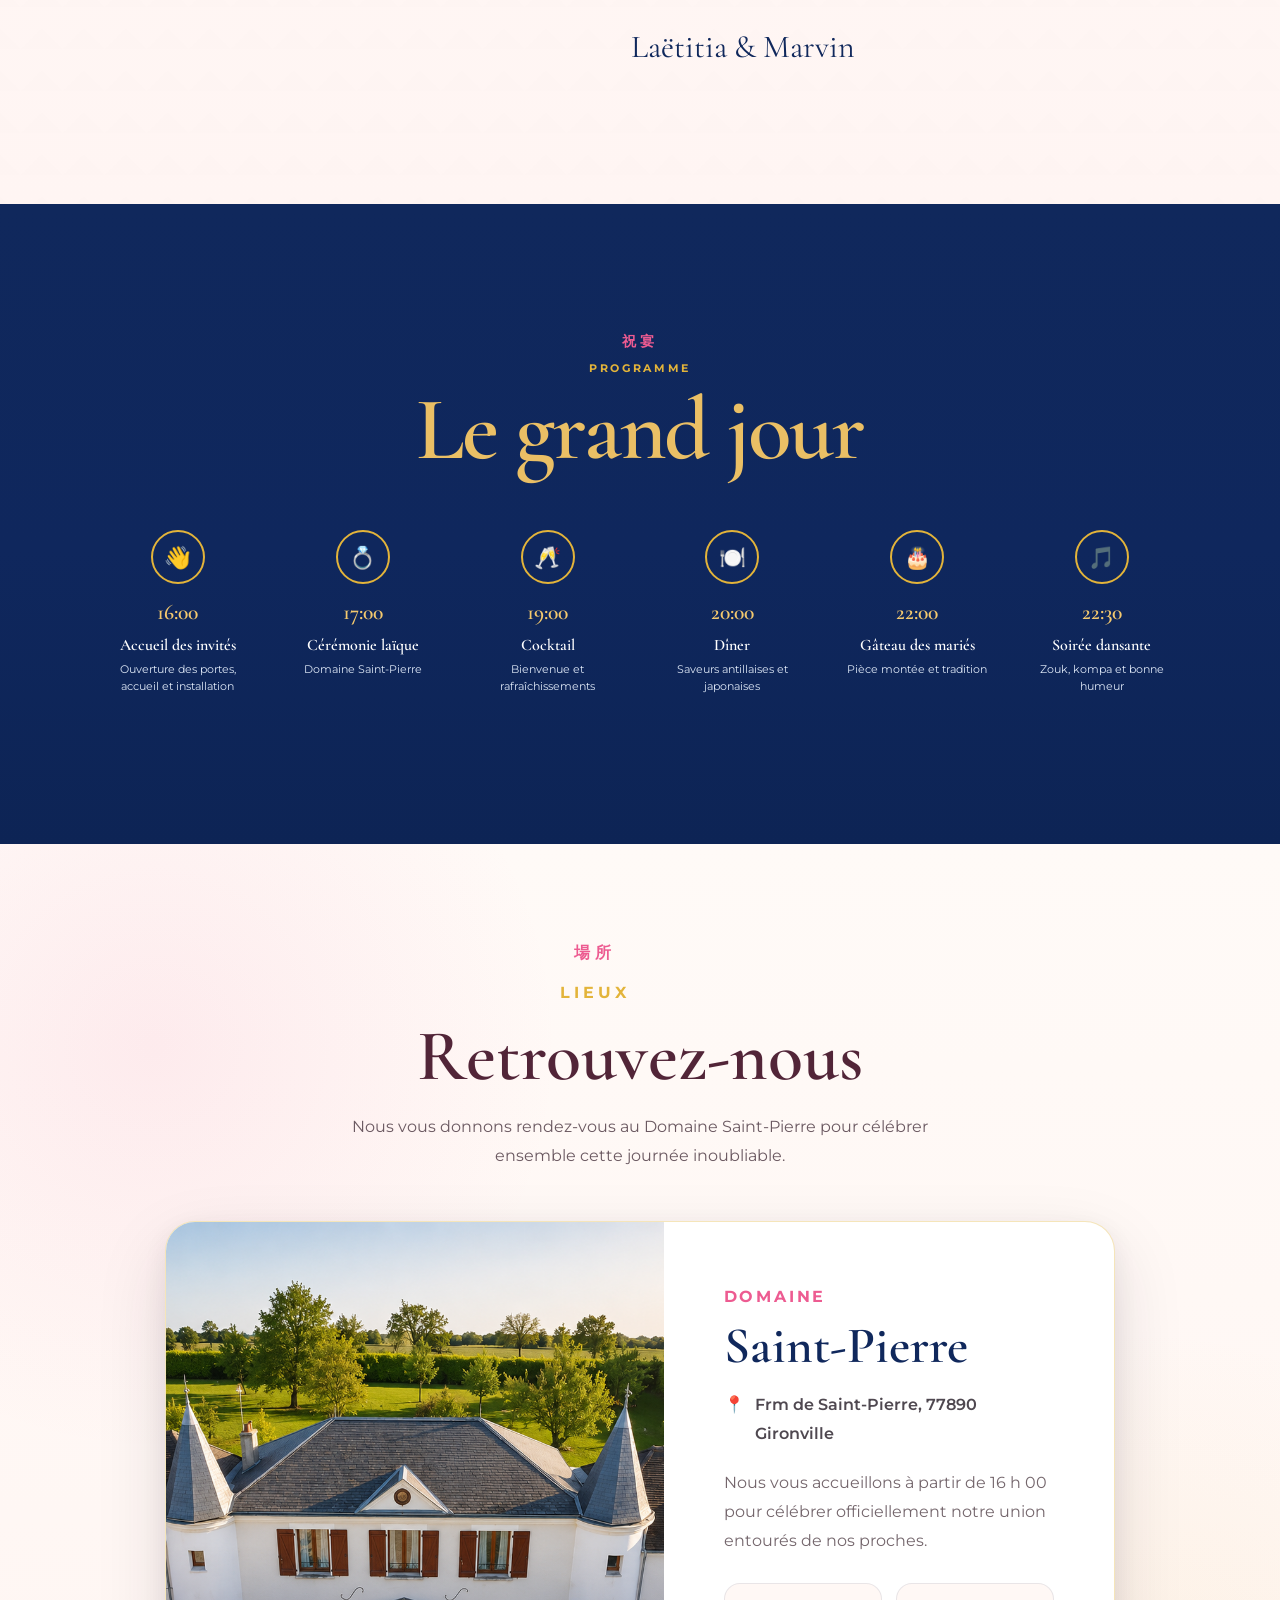
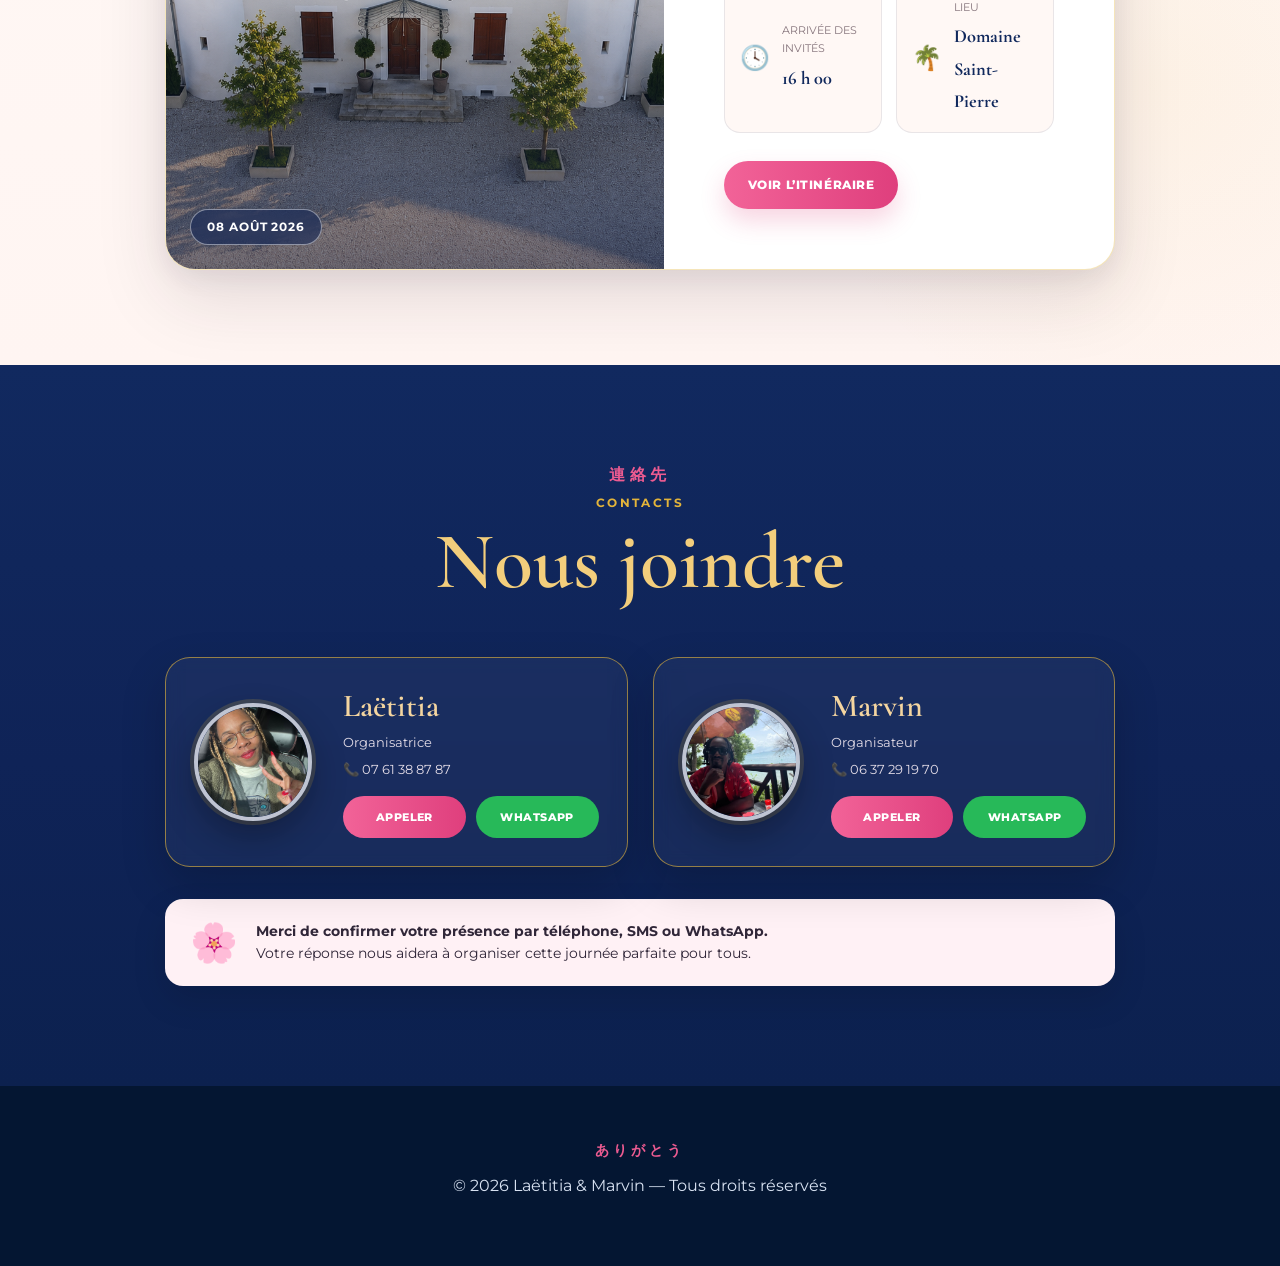
==== commit 95cbae9b: "fix" ====
--- a/index.html
+++ b/index.html
@@ -1,5 +1,6 @@
 <!DOCTYPE html>
 <html lang="fr">
+
 <head>
   <meta charset="UTF-8">
   <meta name="viewport" content="width=device-width, initial-scale=1, viewport-fit=cover">
@@ -9,8 +10,10 @@
 
   <link rel="preconnect" href="https://fonts.googleapis.com">
   <link rel="preconnect" href="https://fonts.gstatic.com" crossorigin>
-  <link href="https://fonts.googleapis.com/css2?family=Cormorant+Garamond:ital,wght@0,500;0,600;1,500&family=Montserrat:wght@500;600;700&display=swap" rel="stylesheet">
-  <link rel="stylesheet" href="styles.css?v=1">
+  <link
+    href="https://fonts.googleapis.com/css2?family=Cormorant+Garamond:ital,wght@0,500;0,600;1,500&family=Montserrat:wght@500;600;700&display=swap"
+    rel="stylesheet">
+  <link rel="stylesheet" href="styles.css?v=2">
 </head>
 
 <body>
@@ -19,20 +22,16 @@
   <header class="site-header">
     <a class="brand" href="#accueil" aria-label="Revenir à l'accueil">
       <span class="brand-symbol">花</span>
-      <span class="brand-name">Laetitia & Marvin</span>
+      <span class="brand-name">Laëtitia & Marvin</span>
     </a>
 
-    <button
-      class="menu-toggle"
-      type="button"
-      aria-label="Ouvrir le menu"
-      aria-expanded="false"
-      aria-controls="main-navigation"
-    >☰</button>
+    <button class="menu-toggle" type="button" aria-label="Ouvrir le menu" aria-expanded="false"
+      aria-controls="main-navigation">☰</button>
 
     <nav id="main-navigation" aria-label="Navigation principale">
       <a href="#accueil">Accueil</a>
-      <a href="#histoire">Notre histoire</a>
+      <a href="#rencontre">Notre rencontre</a>
+      <a href="#univers">Notre univers</a>
       <a href="#programme">Programme</a>
       <a href="#lieux">Lieux</a>
       <a href="#contacts">Contacts</a>
@@ -47,7 +46,7 @@
         <p class="wedding-label">Notre mariage</p>
 
         <h1>
-          <span>Laetitia <em>&</em></span>
+          <span>Laëtitia <em>&</em></span>
           <span>Marvin</span>
         </h1>
 
@@ -55,7 +54,7 @@
 
         <div class="date-line">
           <span></span>
-          <time datetime="2027-08-23">23 août 2027</time>
+          <time datetime="2027-08-23">08 août 2026</time>
           <span></span>
         </div>
 
@@ -87,62 +86,248 @@
       </div>
     </section>
 
-    <section class="content-section reveal" id="histoire">
+    <section class="story-showcase story-meeting reveal" id="rencontre">
+      <div class="story-showcase-inner story-showcase-reverse">
+        <div class="story-visual" aria-label="Illustration de notre rencontre">
+          <span class="story-kanji" aria-hidden="true">愛</span>
+          <div class="story-photo-frame">
+            <img src="assets/images/love.jpeg" alt="Photo de Laëtitia et Marvin illustrant leur rencontre">
+          </div>
+          <span class="story-hibiscus" aria-hidden="true">🌸</span>
+          <span class="story-hummingbird" aria-hidden="true">𓅃</span>
+        </div>
+
+        <div class="story-copy">
+          <p class="story-overline">Notre histoire</p>
+          <p class="story-japanese-label" lang="ja">私たちの出会い</p>
+          <h2>Notre rencontre</h2>
+
+          <p class="story-intro">
+            Il y a des rencontres qui changent une vie, et la nôtre en fait partie.
+          </p>
+
+          <p>
+            Tout a commencé de la manière la plus inattendue. Un simple hasard,
+            quelques échanges, beaucoup de curiosité… et une évidence qui s’est
+            installée naturellement. Dès notre première rencontre, nous avons su
+            que quelque chose de particulier était en train de naître.
+          </p>
+
+          <p>
+            Depuis ce jour, nous avançons côte à côte, en partageant des rires,
+            des découvertes, de belles aventures et, surtout, l’envie de construire
+            un avenir ensemble.
+          </p>
+
+          <p>
+            Aujourd’hui, nous sommes heureux d’écrire un nouveau chapitre de notre
+            histoire et encore plus heureux de pouvoir le célébrer entourés de ceux
+            que nous aimons.
+          </p>
+
+          <blockquote>
+            Merci de faire partie de cette belle aventure. Nous avons hâte de
+            partager cette journée inoubliable avec vous !
+          </blockquote>
+          <p class="story-signature">Laëtitia &amp; Marvin</p>
+        </div>
+      </div>
+    </section>
+
+     <section class="story-showcase story-universe reveal" id="univers">
+      <div class="story-showcase-inner">
+        <div class="story-visual" aria-label="Illustration de notre univers">
+          <span class="story-kanji" aria-hidden="true">縁</span>
+          <div class="story-photo-frame">
+            <img src="assets/images/deux.jpeg" alt="Photo de Laëtitia et Marvin illustrant leur univers">
+          </div>
+          <span class="story-hibiscus" aria-hidden="true">🌺</span>
+          <span class="story-hummingbird" aria-hidden="true">𓅃</span>
+        </div>
+
+        <div class="story-copy">
+          <p class="story-overline">Notre univers</p>
+          <p class="story-japanese-label" lang="ja">私たちの世界</p>
+          <h2>Bienvenue dans<br>notre univers</h2>
+
+          <p class="story-intro">
+            Notre histoire est un merveilleux mélange de nos racines antillaises
+            et de notre passion commune pour la culture japonaise.
+          </p>
+
+          <p>
+            Depuis toujours, nous sommes fascinés par le Japon : ses traditions,
+            son art de vivre, sa gastronomie, ses paysages et ses valeurs. Cette
+            passion fait aujourd’hui partie de notre histoire, et nous avons
+            souhaité qu’elle accompagne l’un des plus beaux jours de notre vie.
+          </p>
+
+          <p>
+            C’est ainsi qu’est né le thème de notre mariage :
+            <strong>« Les Antillais au Japon »</strong>.
+          </p>
+
+          <p>
+            À travers cette journée, nous souhaitons vous faire voyager avec nous,
+            à la rencontre de deux cultures qui nous tiennent profondément à cœur.
+            Entre les couleurs et la chaleur des Antilles, l’élégance et la poésie
+            du Japon, nous avons imaginé un univers qui nous ressemble.
+          </p>
+
+          <blockquote>« Les Antillais au Japon »</blockquote>
+          <p class="story-signature">Laëtitia &amp; Marvin</p>
+        </div>
+      </div>
+    </section>
+
+    <section class="program section" id="programme">
+      <div class="section-heading reveal">
+        <p class="japanese">祝宴</p>
+        <p class="eyebrow">Programme</p>
+        <h2>Le grand jour</h2>
+      </div>
+      <div class="timeline">
+        <article class="timeline-item reveal">
+          <div class="icon">👋 </div><time>16:00</time>
+          <h3>Accueil des invités</h3>
+          <p>Ouverture des portes, accueil et installation</p>
+        </article>
+        <article class="timeline-item reveal">
+          <div class="icon">💍</div><time>17:00</time>
+          <h3>Cérémonie laïque</h3>
+          <p>Domaine Saint-Pierre</p>
+        </article>
+        <article class="timeline-item reveal">
+          <div class="icon">🥂</div><time>19:00</time>
+          <h3>Cocktail</h3>
+          <p>Bienvenue et rafraîchissements</p>
+        </article>
+        <article class="timeline-item reveal">
+          <div class="icon">🍽️</div><time>20:00</time>
+          <h3>Dîner</h3>
+          <p>Saveurs antillaises et japonaises</p>
+        </article>
+        <article class="timeline-item reveal">
+          <div class="icon">🎂</div><time>22:00</time>
+          <h3>Gâteau des mariés</h3>
+          <p>Pièce montée et tradition</p>
+        </article>
+        <article class="timeline-item reveal">
+          <div class="icon">🎵</div><time>22:30</time>
+          <h3>Soirée dansante</h3>
+          <p>Zouk, kompa et bonne humeur</p>
+        </article>
+      </div>
+    </section>
+
+    <section class="places content-section" id="lieux">
       <div class="section-inner">
-        <p class="section-label">Notre histoire</p>
-        <h2>Une rencontre, deux cultures</h2>
-        <p>
-          Personnalisez ici votre histoire, vos souvenirs et le chemin qui vous
-          conduit jusqu'à cette journée.
-        </p>
-      </div>
-    </section>
-
-    <section class="content-section content-section-alt reveal" id="programme">
-      <div class="section-inner">
-        <p class="section-label">Le grand jour</p>
-        <h2>Programme</h2>
-
-        <div class="event-grid">
-          <article class="event-card">
-            <span>💍</span>
-            <h3>Cérémonie</h3>
-            <p>16 h 00 — Lieu à compléter</p>
+        <div class="places-heading reveal">
+          <p class="japanese" lang="ja">場所</p>
+          <p class="eyebrow">Lieux</p>
+          <h2>Retrouvez-nous</h2>
+          <p class="places-intro">
+            Nous vous donnons rendez-vous au Domaine Saint-Pierre
+            pour célébrer ensemble cette journée inoubliable.
+          </p>
+        </div>
+
+        <div class="places-grid">
+          <article class="place-card reveal">
+            <div class="place-image church">
+              <span class="place-date">08 août 2026</span>
+            </div>
+
+            <div class="place-content">
+              <p class="place-label">Domaine</p>
+              <h3>Saint-Pierre</h3>
+
+              <p class="place-address">
+                <span aria-hidden="true">📍</span>
+                Frm de Saint-Pierre, 77890 Gironville
+              </p>
+
+              <p class="place-description">
+                Nous vous accueillons à partir de 16 h 00 pour célébrer
+                officiellement notre union entourés de nos proches.
+              </p>
+
+              <div class="place-meta">
+                <div>
+                  <span aria-hidden="true">🕓</span>
+                  <p>
+                    <small>Arrivée des invités</small>
+                    <strong>16 h 00</strong>
+                  </p>
+                </div>
+
+                <div>
+                  <span aria-hidden="true">🌴</span>
+                  <p>
+                    <small>Lieu</small>
+                    <strong>Domaine Saint-Pierre</strong>
+                  </p>
+                </div>
+              </div>
+
+              <a class="place-button"
+                href="https://www.google.com/maps/place/Domaine+Saint-Pierre/@48.163691,2.5184197,17z/data=!3m1!4b1!4m6!3m5!1s0x47e59b9597810401:0xaa6b845add81f543!8m2!3d48.163691!4d2.521!16s%2Fg%2F11fhlmw1mq?entry=ttu&g_ep=EgoyMDI2MDcxNC4wIKXMDSoASAFQAw%3D%3D"
+                target="_blank" rel="noopener">
+                Voir l’itinéraire
+              </a>
+            </div>
           </article>
-
-          <article class="event-card">
-            <span>🥂</span>
-            <h3>Cocktail</h3>
-            <p>18 h 00 — Retrouvons-nous autour d'un verre</p>
-          </article>
-
-          <article class="event-card">
-            <span>🎶</span>
-            <h3>Soirée</h3>
-            <p>20 h 00 — Dîner, musique et danse</p>
-          </article>
-        </div>
-      </div>
-    </section>
-
-    <section class="content-section reveal" id="lieux">
-      <div class="section-inner">
-        <p class="section-label">Lieux</p>
-        <h2>Retrouvez-nous</h2>
-        <p>
-          Ajoutez ici l'adresse de la cérémonie, du cocktail et les informations
-          pratiques pour vos invités.
-        </p>
-      </div>
-    </section>
-
-    <section class="content-section contact-section reveal" id="contacts">
-      <div class="section-inner">
-        <p class="section-label">Contacts</p>
-        <h2>Une question ?</h2>
-        <a class="button button-primary" href="mailto:votre-adresse@exemple.fr">
-          Nous écrire
-        </a>
+        </div>
+      </div>
+    </section>
+
+    <section class="contacts section" id="contacts">
+      <div class="section-heading reveal">
+        <p class="japanese">連絡先</p>
+        <p class="eyebrow">Contacts</p>
+        <h2>Nous joindre</h2>
+      </div>
+
+      <div class="contact-grid">
+        <article class="contact-card reveal">
+          <div class="avatar">
+            <span class="petal-ring"></span>
+            <img src="assets/images/elle.jpeg" alt="Marie">
+            <span class="avatar-glow"></span>
+          </div>
+          <div>
+            <h3>Laëtitia</h3>
+            <p>Organisatrice</p>
+            <p>📞 07 61 38 87 87</p>
+            <div class="contact-actions">
+              <a class="call" href="tel:0612345678">Appeler</a>
+              <a class="whatsapp" href="https://wa.me/33612345678" target="_blank" rel="noopener">WhatsApp</a>
+            </div>
+          </div>
+        </article>
+
+        <article class="contact-card reveal">
+          <div class="avatar">
+            <span class="petal-ring"></span>
+            <img src="assets/images/lui.jpeg" alt="Jean">
+            <span class="avatar-glow"></span>
+          </div>
+          <div>
+            <h3>Marvin</h3>
+            <p>Organisateur</p>
+            <p>📞 06 37 29 19 70</p>
+            <div class="contact-actions">
+              <a class="call" href="tel:0698765432">Appeler</a>
+              <a class="whatsapp" href="https://wa.me/33698765432" target="_blank" rel="noopener">WhatsApp</a>
+            </div>
+          </div>
+        </article>
+      </div>
+
+      <div class="confirmation reveal">
+        <span>🌸</span>
+        <p><strong>Merci de confirmer votre présence par téléphone, SMS ou WhatsApp.</strong><br>Votre réponse nous
+          aidera à organiser cette journée parfaite pour tous.</p>
       </div>
     </section>
   </main>
@@ -152,10 +337,16 @@
     <span id="musicState">Musique</span>
   </button>
 
+  <footer>
+    <p class="japanese">ありがとう</p>
+    <p>© 2026 Laëtitia & Marvin — Tous droits réservés</p>
+  </footer>
+
   <audio id="music" preload="none" loop>
-    <source src="assets/audio/musique.mp3" type="audio/mpeg">
+    <source src="assets/audio/bambou.mp3" type="audio/mpeg">
   </audio>
 
-  <script src="script.js?v=1"></script>
+  <script src="script.js?v=2"></script>
 </body>
-</html>
+
+</html>
--- a/styles.css
+++ b/styles.css
@@ -7,6 +7,9 @@
   --cream: #fff8f3;
   --cream-dark: #f7ebe5;
   --header-height: 82px;
+  --blue: #08275c;
+  --blue-dark: #061d47;
+  --program-gold: #eabf65;
 }
 
 * {
@@ -16,6 +19,401 @@
 html {
   scroll-behavior: smooth;
 }
+
+/* ==================================
+   PROGRAMME — rendu desktop + mobile
+================================== */
+
+.section {
+  padding: clamp(80px, 10vw, 140px) clamp(22px, 7vw, 105px);
+}
+
+.section-heading {
+  width: min(850px, 100%);
+  margin: 0 auto 55px;
+  text-align: center;
+}
+
+.japanese {
+  margin: 0 0 10px;
+  color: var(--pink);
+  font-family: "Cormorant Garamond", serif;
+  font-size: .9rem;
+  font-weight: 600;
+  letter-spacing: .28em;
+}
+
+.eyebrow {
+  margin: 0 0 13px;
+  color: var(--gold);
+  font-size: .7rem;
+  font-weight: 700;
+  letter-spacing: .24em;
+  text-transform: uppercase;
+}
+
+.program {
+  min-height: 640px;
+  color: #fff;
+  background: linear-gradient(180deg, #10285c 0%, #0f275d 54%, #0d2455 100%);
+}
+
+.program .section-heading {
+  margin-bottom: 58px;
+}
+
+.program h2 {
+  margin: 0;
+  color: var(--program-gold);
+  font-family: "Cormorant Garamond", serif;
+  font-size: clamp(4rem, 7vw, 6.2rem);
+  font-weight: 600;
+  line-height: .94;
+  letter-spacing: -.025em;
+}
+
+.timeline {
+  display: grid;
+  grid-template-columns: repeat(6, minmax(0, 1fr));
+  gap: 8px;
+  width: min(1200px, 100%);
+  margin: 0 auto;
+}
+
+.timeline-item {
+  min-width: 0;
+  padding: 0 10px;
+  text-align: center;
+}
+
+.timeline-item .icon {
+  display: grid;
+  width: 54px;
+  height: 54px;
+  margin: 0 auto 15px;
+  place-items: center;
+  border: 2px solid var(--gold);
+  border-radius: 50%;
+  font-size: 1.35rem;
+}
+
+.timeline-item time {
+  display: block;
+  color: #f4c96e;
+  font-family: "Cormorant Garamond", serif;
+  font-size: 1.35rem;
+  font-weight: 600;
+}
+
+.timeline-item h3 {
+  margin: 10px 0 6px;
+  color: #fff;
+  font-family: "Cormorant Garamond", serif;
+  font-size: 1rem;
+  font-weight: 600;
+}
+
+.timeline-item p {
+  margin: 0;
+  color: #dce6f5;
+  font-size: .68rem;
+  line-height: 1.55;
+}
+
+/* ==================================
+   SECTION LIEUX
+================================== */
+
+.places {
+  position: relative;
+  overflow: hidden;
+  background:
+    radial-gradient(circle at 12% 18%, rgba(237, 91, 145, .09), transparent 28%),
+    radial-gradient(circle at 90% 75%, rgba(227, 180, 58, .08), transparent 25%),
+    linear-gradient(180deg, #fffaf7 0%, #fff5f2 100%);
+}
+
+.places-heading {
+  width: min(850px, 100%);
+  margin: 0 auto 52px;
+  text-align: center;
+}
+
+.places-japanese {
+  margin: 0 0 8px;
+  color: var(--pink);
+  font-family: "Cormorant Garamond", serif;
+  font-size: 1rem;
+  letter-spacing: .3em;
+}
+
+.places-heading h2 {
+  margin-inline: auto;
+}
+
+.places-intro {
+  max-width: 650px !important;
+  margin: 20px auto 0;
+  color: #6b5961;
+  text-align: center;
+}
+
+.places-grid {
+  display: grid;
+  grid-template-columns: minmax(0, 950px);
+  justify-content: center;
+  width: 100%;
+  margin: 0 auto;
+}
+
+.place-card {
+  display: grid;
+  grid-template-columns: minmax(320px, 1.05fr) minmax(360px, .95fr);
+  min-height: 460px;
+  overflow: hidden;
+  border: 1px solid rgba(227, 180, 58, .35);
+  border-radius: 30px;
+  background: #fff;
+  box-shadow:
+    0 28px 70px rgba(46, 31, 50, .13),
+    0 8px 25px rgba(46, 31, 50, .07);
+}
+
+.place-image {
+  position: relative;
+  min-height: 460px;
+  background:
+    linear-gradient(to bottom, transparent 50%, rgba(14, 33, 78, .55)),
+    url("assets/images/domaine.png") center / cover no-repeat;
+}
+
+.place-date {
+  position: absolute;
+  left: 24px;
+  bottom: 24px;
+  padding: 10px 16px;
+  border: 1px solid rgba(255, 255, 255, .45);
+  border-radius: 999px;
+  color: #fff;
+  background: rgba(15, 35, 87, .55);
+  font-size: .72rem;
+  font-weight: 700;
+  letter-spacing: .08em;
+  text-transform: uppercase;
+  backdrop-filter: blur(10px);
+}
+
+.place-content {
+  display: flex;
+  flex-direction: column;
+  justify-content: center;
+  padding: clamp(34px, 5vw, 60px);
+}
+
+.place-label {
+  margin: 0 0 10px;
+  color: var(--pink);
+  font-size: .72rem;
+  font-weight: 700;
+  letter-spacing: .17em;
+  text-transform: uppercase;
+}
+
+.place-content h3 {
+  margin: 0 0 18px;
+  color: #10285c;
+  font-family: "Cormorant Garamond", serif;
+  font-size: clamp(2.5rem, 4vw, 4rem);
+  font-weight: 600;
+  line-height: 1;
+}
+
+.place-address {
+  display: flex;
+  gap: 10px;
+  align-items: flex-start;
+  margin: 0 0 20px;
+  color: #4f4850;
+  font-weight: 600;
+}
+
+.place-description {
+  margin: 0 0 28px;
+  color: #74666c;
+  font-size: .95rem;
+  line-height: 1.75;
+}
+
+.place-meta {
+  display: grid;
+  grid-template-columns: repeat(2, minmax(0, 1fr));
+  gap: 14px;
+  margin-bottom: 28px;
+}
+
+.place-meta>div {
+  display: flex;
+  gap: 12px;
+  align-items: center;
+  padding: 15px;
+  border: 1px solid rgba(16, 40, 92, .09);
+  border-radius: 16px;
+  background: #fff8f5;
+}
+
+.place-meta>div>span {
+  font-size: 1.5rem;
+}
+
+.place-meta p {
+  margin: 0;
+  line-height: 1.3;
+}
+
+.place-meta small,
+.place-meta strong {
+  display: block;
+}
+
+.place-meta small {
+  margin-bottom: 3px;
+  color: #87767d;
+  font-size: .67rem;
+  text-transform: uppercase;
+}
+
+.place-meta strong {
+  color: #10285c;
+  font-family: "Cormorant Garamond", serif;
+  font-size: 1.15rem;
+}
+
+.place-button {
+  display: inline-flex;
+  align-self: flex-start;
+  min-height: 48px;
+  align-items: center;
+  justify-content: center;
+  padding: 0 24px;
+  border-radius: 999px;
+  color: #fff;
+  background: linear-gradient(90deg, #f26398, #df3f7d);
+  box-shadow: 0 12px 25px rgba(223, 63, 125, .22);
+  font-size: .72rem;
+  font-weight: 800;
+  letter-spacing: .05em;
+  text-transform: uppercase;
+  transition: transform .25s ease, box-shadow .25s ease;
+}
+
+.place-button:hover {
+  transform: translateY(-2px);
+  box-shadow: 0 16px 30px rgba(223, 63, 125, .3);
+}
+
+@media (max-width: 820px) {
+  .place-card {
+    grid-template-columns: 1fr;
+  }
+
+  .place-image {
+    min-height: 320px;
+  }
+}
+
+@media (max-width: 560px) {
+  .places-heading {
+    margin-bottom: 38px;
+  }
+
+  .place-card {
+    border-radius: 24px;
+  }
+
+  .place-image {
+    min-height: 245px;
+  }
+
+  .place-content {
+    padding: 28px 22px 30px;
+  }
+
+  .place-meta {
+    grid-template-columns: 1fr;
+  }
+
+  .place-button {
+    width: 100%;
+  }
+}
+
+@media (max-width: 950px) {
+  .timeline {
+    grid-template-columns: repeat(3, minmax(0, 1fr));
+    gap: 38px 12px;
+  }
+}
+
+@media (max-width: 768px) {
+  .program {
+    min-height: auto;
+  }
+
+  .program .section-heading {
+    margin-bottom: 38px;
+  }
+
+  .program h2 {
+    font-size: clamp(3.2rem, 14vw, 4.5rem);
+  }
+
+  .timeline {
+    grid-template-columns: 1fr;
+    width: min(520px, 100%);
+    gap: 0;
+  }
+
+  .timeline-item {
+    display: grid;
+    grid-template-columns: 64px minmax(0, 1fr);
+    grid-template-areas:
+      "icon time"
+      "icon title"
+      "icon text";
+    gap: 3px 16px;
+    padding: 24px 0;
+    border-bottom: 1px solid rgba(227, 180, 58, .25);
+    text-align: left;
+  }
+
+  .timeline-item:last-child {
+    border-bottom: 0;
+  }
+
+  .timeline-item .icon {
+    grid-area: icon;
+    width: 54px;
+    height: 54px;
+    margin: 0;
+  }
+
+  .timeline-item time {
+    grid-area: time;
+    font-size: 1.4rem;
+  }
+
+  .timeline-item h3 {
+    grid-area: title;
+    margin: 2px 0 3px;
+    font-size: 1.25rem;
+  }
+
+  .timeline-item p {
+    grid-area: text;
+    font-size: .75rem;
+  }
+}
+
 
 body {
   margin: 0;
@@ -37,6 +435,28 @@
 button,
 a {
   -webkit-tap-highlight-color: transparent;
+}
+
+.avatar {
+  width: 118px;
+  height: 118px;
+  border-radius: 50%;
+  overflow: hidden;
+  border: 4px solid rgba(255, 255, 255, .5);
+  box-shadow: 0 15px 35px rgba(0, 0, 0, .18);
+  flex-shrink: 0;
+}
+
+.avatar img {
+  width: 100%;
+  height: 100%;
+  object-fit: cover;
+  display: block;
+  transition: transform .35s ease;
+}
+
+.contact-card:hover .avatar img {
+  transform: scale(1.08);
 }
 
 .site-header {
@@ -69,7 +489,7 @@
   place-items: center;
   width: 39px;
   height: 39px;
-  border: 1px solid rgba(255,255,255,.55);
+  border: 1px solid rgba(255, 255, 255, .55);
   border-radius: 50%;
   color: #ff82aa;
   font-family: "Cormorant Garamond", serif;
@@ -103,7 +523,7 @@
   border: 0;
   border-radius: 50%;
   color: white;
-  background: rgba(255,255,255,.16);
+  background: rgba(255, 255, 255, .16);
   font-size: 1.6rem;
   cursor: pointer;
 }
@@ -119,8 +539,7 @@
   color: white;
   text-align: center;
   background:
-    url("assets/images/hero-desktop.jpg")
-    center center / cover no-repeat;
+    url("assets/images/hero-desktop.jpg") center center / cover no-repeat;
 }
 
 .hero-shade {
@@ -134,7 +553,7 @@
 
 .hero-content {
   width: min(840px, 100%);
-  text-shadow: 0 3px 16px rgba(0,0,0,.42);
+  text-shadow: 0 3px 16px rgba(0, 0, 0, .42);
 }
 
 .japanese-title {
@@ -218,7 +637,7 @@
   align-items: center;
   justify-content: center;
   padding: 0 28px;
-  border: 1px solid rgba(255,255,255,.78);
+  border: 1px solid rgba(255, 255, 255, .78);
   border-radius: 999px;
   color: white;
   font-size: .76rem;
@@ -295,38 +714,27 @@
 @keyframes petal-fall {
   0% {
     transform:
-      translate3d(0, -12vh, 0)
-      rotateX(0)
-      rotateZ(0)
-      scale(var(--scale));
-  }
+      translate3d(0, -12vh, 0) rotateX(0) rotateZ(0) scale(var(--scale));
+  }
+
   25% {
     transform:
-      translate3d(var(--sway), 25vh, 0)
-      rotateX(140deg)
-      rotateZ(170deg)
-      scale(var(--scale));
-  }
+      translate3d(var(--sway), 25vh, 0) rotateX(140deg) rotateZ(170deg) scale(var(--scale));
+  }
+
   50% {
     transform:
-      translate3d(calc(var(--sway) * -.65), 55vh, 0)
-      rotateX(280deg)
-      rotateZ(350deg)
-      scale(var(--scale));
-  }
+      translate3d(calc(var(--sway) * -.65), 55vh, 0) rotateX(280deg) rotateZ(350deg) scale(var(--scale));
+  }
+
   75% {
     transform:
-      translate3d(var(--sway), 85vh, 0)
-      rotateX(420deg)
-      rotateZ(540deg)
-      scale(var(--scale));
-  }
+      translate3d(var(--sway), 85vh, 0) rotateX(420deg) rotateZ(540deg) scale(var(--scale));
+  }
+
   100% {
     transform:
-      translate3d(var(--drift), 115vh, 0)
-      rotateX(560deg)
-      rotateZ(760deg)
-      scale(var(--scale));
+      translate3d(var(--drift), 115vh, 0) rotateX(560deg) rotateZ(760deg) scale(var(--scale));
   }
 }
 
@@ -396,20 +804,6 @@
 .event-card p {
   margin: 0;
   font-size: .92rem;
-}
-
-.contact-section {
-  color: white;
-  text-align: center;
-  background: #442231;
-}
-
-.contact-section h2 {
-  color: white;
-}
-
-.contact-section .section-inner > * {
-  margin-inline: auto;
 }
 
 .reveal {
@@ -433,11 +827,11 @@
   gap: 8px;
   min-height: 48px;
   padding: 0 18px;
-  border: 1px solid rgba(255,255,255,.28);
+  border: 1px solid rgba(255, 255, 255, .28);
   border-radius: 999px;
   color: white;
   background: rgba(32, 49, 91, .88);
-  box-shadow: 0 12px 28px rgba(0,0,0,.22);
+  box-shadow: 0 12px 28px rgba(0, 0, 0, .22);
   cursor: pointer;
   backdrop-filter: blur(10px);
 }
@@ -599,6 +993,486 @@
   }
 }
 
+/* ==================================
+   SECTION CONTACTS
+================================== */
+
+.contacts {
+  padding: 100px 24px;
+  color: #ffffff;
+  background:
+    linear-gradient(180deg, #11295f 0%, #0f2357 55%, #0c214f 100%);
+}
+
+.contacts .section-heading {
+  width: min(850px, 100%);
+  margin: 0 auto 55px;
+  text-align: center;
+}
+
+.contacts .japanese {
+  margin: 0 0 10px;
+  color: var(--pink);
+  font-family: "Cormorant Garamond", serif;
+  font-size: 1rem;
+  letter-spacing: .3em;
+}
+
+.contacts .eyebrow {
+  margin: 0 0 12px;
+  color: var(--gold);
+  font-size: .74rem;
+  font-weight: 700;
+  letter-spacing: .2em;
+  text-transform: uppercase;
+}
+
+.contacts h2 {
+  margin: 0;
+  color: #f3ce7c;
+  font-family: "Cormorant Garamond", serif;
+  font-size: clamp(3rem, 7vw, 5rem);
+  font-weight: 600;
+  line-height: 1;
+}
+
+.contact-grid {
+  display: grid;
+  grid-template-columns: repeat(2, minmax(0, 1fr));
+  gap: 25px;
+  width: min(950px, 100%);
+  margin: 0 auto;
+}
+
+.contact-card {
+  display: grid;
+  grid-template-columns: 125px minmax(0, 1fr);
+  gap: 24px;
+  align-items: center;
+  padding: 28px;
+  border: 1px solid rgba(227, 180, 58, .62);
+  border-radius: 25px;
+  background: rgba(255, 255, 255, .045);
+  box-shadow: 0 18px 45px rgba(0, 0, 0, .18);
+  backdrop-filter: blur(8px);
+}
+
+.contact-card h3 {
+  margin: 0 0 4px;
+  color: #f4d5a0;
+  font-family: "Cormorant Garamond", serif;
+  font-size: 2rem;
+  font-weight: 600;
+}
+
+.contact-card p {
+  margin: 7px 0;
+  color: #e3dce7;
+  font-size: .82rem;
+  line-height: 1.55;
+}
+
+.avatar {
+  position: relative;
+  width: 118px;
+  height: 118px;
+  overflow: hidden;
+  flex-shrink: 0;
+  border: 4px solid rgba(255, 255, 255, .72);
+  border-radius: 50%;
+  box-shadow:
+    0 15px 35px rgba(0, 0, 0, .3),
+    0 0 0 4px rgba(227, 180, 58, .18);
+}
+
+.avatar img {
+  display: block;
+  width: 100%;
+  height: 100%;
+  object-fit: cover;
+  transition: transform .35s ease;
+}
+
+.contact-card:hover .avatar img {
+  transform: scale(1.08);
+}
+
+.petal-ring,
+.avatar-glow {
+  display: none;
+}
+
+.contact-actions {
+  display: flex;
+  gap: 10px;
+  margin-top: 16px;
+}
+
+.contact-actions a {
+  display: inline-flex;
+  flex: 1;
+  min-height: 42px;
+  align-items: center;
+  justify-content: center;
+  padding: 0 15px;
+  border-radius: 999px;
+  color: #ffffff;
+  font-size: .7rem;
+  font-weight: 800;
+  letter-spacing: .04em;
+  text-transform: uppercase;
+  transition: transform .25s ease, filter .25s ease;
+}
+
+.contact-actions a:hover {
+  transform: translateY(-2px);
+  filter: brightness(1.08);
+}
+
+.contact-actions .call {
+  background: linear-gradient(90deg, #f26398, #df3f7d);
+}
+
+.contact-actions .whatsapp {
+  background: #27b959;
+}
+
+.confirmation {
+  display: flex;
+  align-items: center;
+  gap: 18px;
+  width: min(950px, 100%);
+  margin: 32px auto 0;
+  padding: 20px 25px;
+  border-radius: 18px;
+  color: #302638;
+  background: #fff1f5;
+  box-shadow: 0 14px 34px rgba(0, 0, 0, .12);
+}
+
+.confirmation>span {
+  flex-shrink: 0;
+  font-size: 2.4rem;
+}
+
+.confirmation p {
+  margin: 0;
+  font-size: .86rem;
+  line-height: 1.65;
+}
+
+footer {
+  text-align: center;
+  padding: 55px 22px;
+  background: #041632;
+  color: #d8e2f2
+}
+
+/* ==================================
+   CONTACTS TABLETTE ET MOBILE
+================================== */
+
+@media (max-width: 850px) {
+  .contact-grid {
+    grid-template-columns: 1fr;
+    width: min(540px, 100%);
+  }
+
+  .confirmation {
+    width: min(540px, 100%);
+  }
+}
+
+@media (max-width: 560px) {
+  .contacts {
+    padding: 78px 18px;
+  }
+
+  .contacts .section-heading {
+    margin-bottom: 38px;
+  }
+
+  .contact-card {
+    grid-template-columns: 1fr;
+    gap: 18px;
+    padding: 24px 20px;
+    text-align: center;
+  }
+
+  .avatar {
+    width: 105px;
+    height: 105px;
+    margin-inline: auto;
+  }
+
+  .contact-actions {
+    flex-direction: column;
+  }
+
+  .contact-actions a {
+    width: 100%;
+  }
+
+  .confirmation {
+    display: block;
+    padding: 20px;
+    text-align: center;
+  }
+
+  .confirmation>span {
+    display: block;
+    margin-bottom: 8px;
+  }
+}
+
+
+
+/* ==================================
+   NOTRE UNIVERS / NOTRE RENCONTRE
+================================== */
+.story-showcase {
+  position: relative;
+  overflow: hidden;
+  padding: clamp(90px, 10vw, 145px) 24px;
+  background:
+    radial-gradient(circle at 14% 18%, rgba(237, 91, 145, .08), transparent 28%),
+    linear-gradient(180deg, #fffaf7 0%, #fff5f3 100%);
+}
+
+.story-meeting {
+  background:
+    radial-gradient(circle at 86% 20%, rgba(227, 180, 58, .09), transparent 28%),
+    linear-gradient(180deg, #f9eee9 0%, #fff9f5 100%);
+}
+
+.story-showcase::before {
+  content: "";
+  position: absolute;
+  inset: 0;
+  pointer-events: none;
+  opacity: .18;
+  background-image:
+    linear-gradient(45deg, rgba(48, 38, 56, .035) 25%, transparent 25%),
+    linear-gradient(-45deg, rgba(48, 38, 56, .035) 25%, transparent 25%);
+  background-size: 42px 42px;
+}
+
+.story-showcase-inner {
+  position: relative;
+  z-index: 1;
+  display: grid;
+  grid-template-columns: minmax(340px, .9fr) minmax(0, 1.15fr);
+  gap: clamp(60px, 9vw, 130px);
+  align-items: center;
+  width: min(1200px, 100%);
+  margin: 0 auto;
+}
+
+.story-showcase-reverse .story-visual {
+  order: 2;
+}
+
+.story-showcase-reverse .story-copy {
+  order: 1;
+}
+
+.story-visual {
+  position: relative;
+  display: grid;
+  min-height: 520px;
+  place-items: center;
+}
+
+.story-kanji {
+  position: absolute;
+  left: 2%;
+  top: 2%;
+  color: rgba(237, 91, 145, .09);
+  font-family: "Cormorant Garamond", serif;
+  font-size: clamp(12rem, 24vw, 23rem);
+  font-weight: 600;
+  line-height: 1;
+}
+
+.story-photo-frame {
+  position: relative;
+  width: min(430px, 88vw);
+  aspect-ratio: 1;
+  overflow: hidden;
+  border: 10px solid rgba(255, 255, 255, .96);
+  border-radius: 50%;
+  outline: 6px solid rgba(237, 91, 145, .28);
+  box-shadow:
+    0 28px 65px rgba(66, 31, 48, .17),
+    0 0 0 17px rgba(255, 255, 255, .52);
+}
+
+.story-photo-frame::after {
+  content: "";
+  position: absolute;
+  inset: 0;
+  border-radius: inherit;
+  box-shadow: inset 0 0 0 2px rgba(227, 180, 58, .45);
+  pointer-events: none;
+}
+
+.story-photo-frame img {
+  display: block;
+  width: 100%;
+  height: 100%;
+  object-fit: cover;
+}
+
+.story-hibiscus {
+  position: absolute;
+  left: 9%;
+  bottom: 12%;
+  font-size: clamp(3.5rem, 7vw, 6rem);
+  filter: drop-shadow(0 12px 16px rgba(82, 37, 56, .18));
+  transform: rotate(-12deg);
+}
+
+.story-hummingbird {
+  position: absolute;
+  right: 2%;
+  bottom: 8%;
+  color: #176b54;
+  font-size: clamp(3.5rem, 6vw, 5.5rem);
+  transform: rotate(-8deg);
+}
+
+.story-copy {
+  max-width: 670px;
+}
+
+.story-overline {
+  margin: 0 0 10px;
+  color: #2d3156;
+  font-size: .72rem;
+  font-weight: 700;
+  letter-spacing: .28em;
+  text-transform: uppercase;
+}
+
+.story-japanese-label {
+  margin: 0 0 12px;
+  color: var(--pink);
+  font-family: "Cormorant Garamond", serif;
+  font-size: 1rem;
+  letter-spacing: .28em;
+}
+
+.story-copy h2 {
+  margin: 0 0 30px;
+  color: #10285c;
+  font-family: "Cormorant Garamond", serif;
+  font-size: clamp(3.6rem, 7vw, 6.5rem);
+  font-weight: 500;
+  line-height: .92;
+  letter-spacing: -.035em;
+}
+
+.story-copy p {
+  margin: 0 0 18px;
+  color: #65555d;
+  font-size: 1rem;
+  line-height: 1.85;
+}
+
+.story-copy .story-intro {
+  color: #10285c;
+  font-family: "Cormorant Garamond", serif;
+  font-size: clamp(1.55rem, 2.6vw, 2rem);
+  line-height: 1.4;
+}
+
+.story-copy strong {
+  color: #b66b3f;
+}
+
+.story-copy blockquote {
+  margin: 32px 0 28px;
+  padding: 22px 0;
+  border-top: 1px solid rgba(237, 91, 145, .27);
+  border-bottom: 1px solid rgba(237, 91, 145, .27);
+  color: #a56643;
+  font-family: "Cormorant Garamond", serif;
+  font-size: clamp(1.35rem, 2.3vw, 1.7rem);
+  font-style: italic;
+  line-height: 1.45;
+}
+
+.story-signature {
+  margin-bottom: 0 !important;
+  color: #10285c !important;
+  font-family: "Cormorant Garamond", serif;
+  font-size: 2rem !important;
+}
+
+@media (max-width: 900px) {
+
+  .story-showcase-inner,
+  .story-showcase-reverse {
+    grid-template-columns: 1fr;
+    gap: 48px;
+  }
+
+  .story-showcase-reverse .story-visual,
+  .story-showcase-reverse .story-copy {
+    order: initial;
+  }
+
+  .story-visual {
+    min-height: 430px;
+  }
+
+  .story-copy {
+    max-width: 760px;
+    margin-inline: auto;
+  }
+}
+
+@media (max-width: 560px) {
+  .story-showcase {
+    padding: 78px 18px;
+  }
+
+  .story-visual {
+    min-height: 340px;
+  }
+
+  .story-photo-frame {
+    width: min(285px, 82vw);
+    border-width: 7px;
+    outline-width: 4px;
+    box-shadow:
+      0 22px 45px rgba(66, 31, 48, .16),
+      0 0 0 11px rgba(255, 255, 255, .55);
+  }
+
+  .story-hibiscus {
+    left: 2%;
+    bottom: 8%;
+  }
+
+  .story-hummingbird {
+    right: 0;
+    bottom: 5%;
+  }
+
+  .story-copy {
+    text-align: center;
+  }
+
+  .story-copy h2 {
+    font-size: clamp(3.2rem, 16vw, 4.4rem);
+  }
+
+  .story-copy blockquote {
+    padding-inline: 5px;
+  }
+}
+
 @media (prefers-reduced-motion: reduce) {
   html {
     scroll-behavior: auto;
@@ -609,4 +1483,4 @@
     transform: none;
     transition: none;
   }
-}
+}
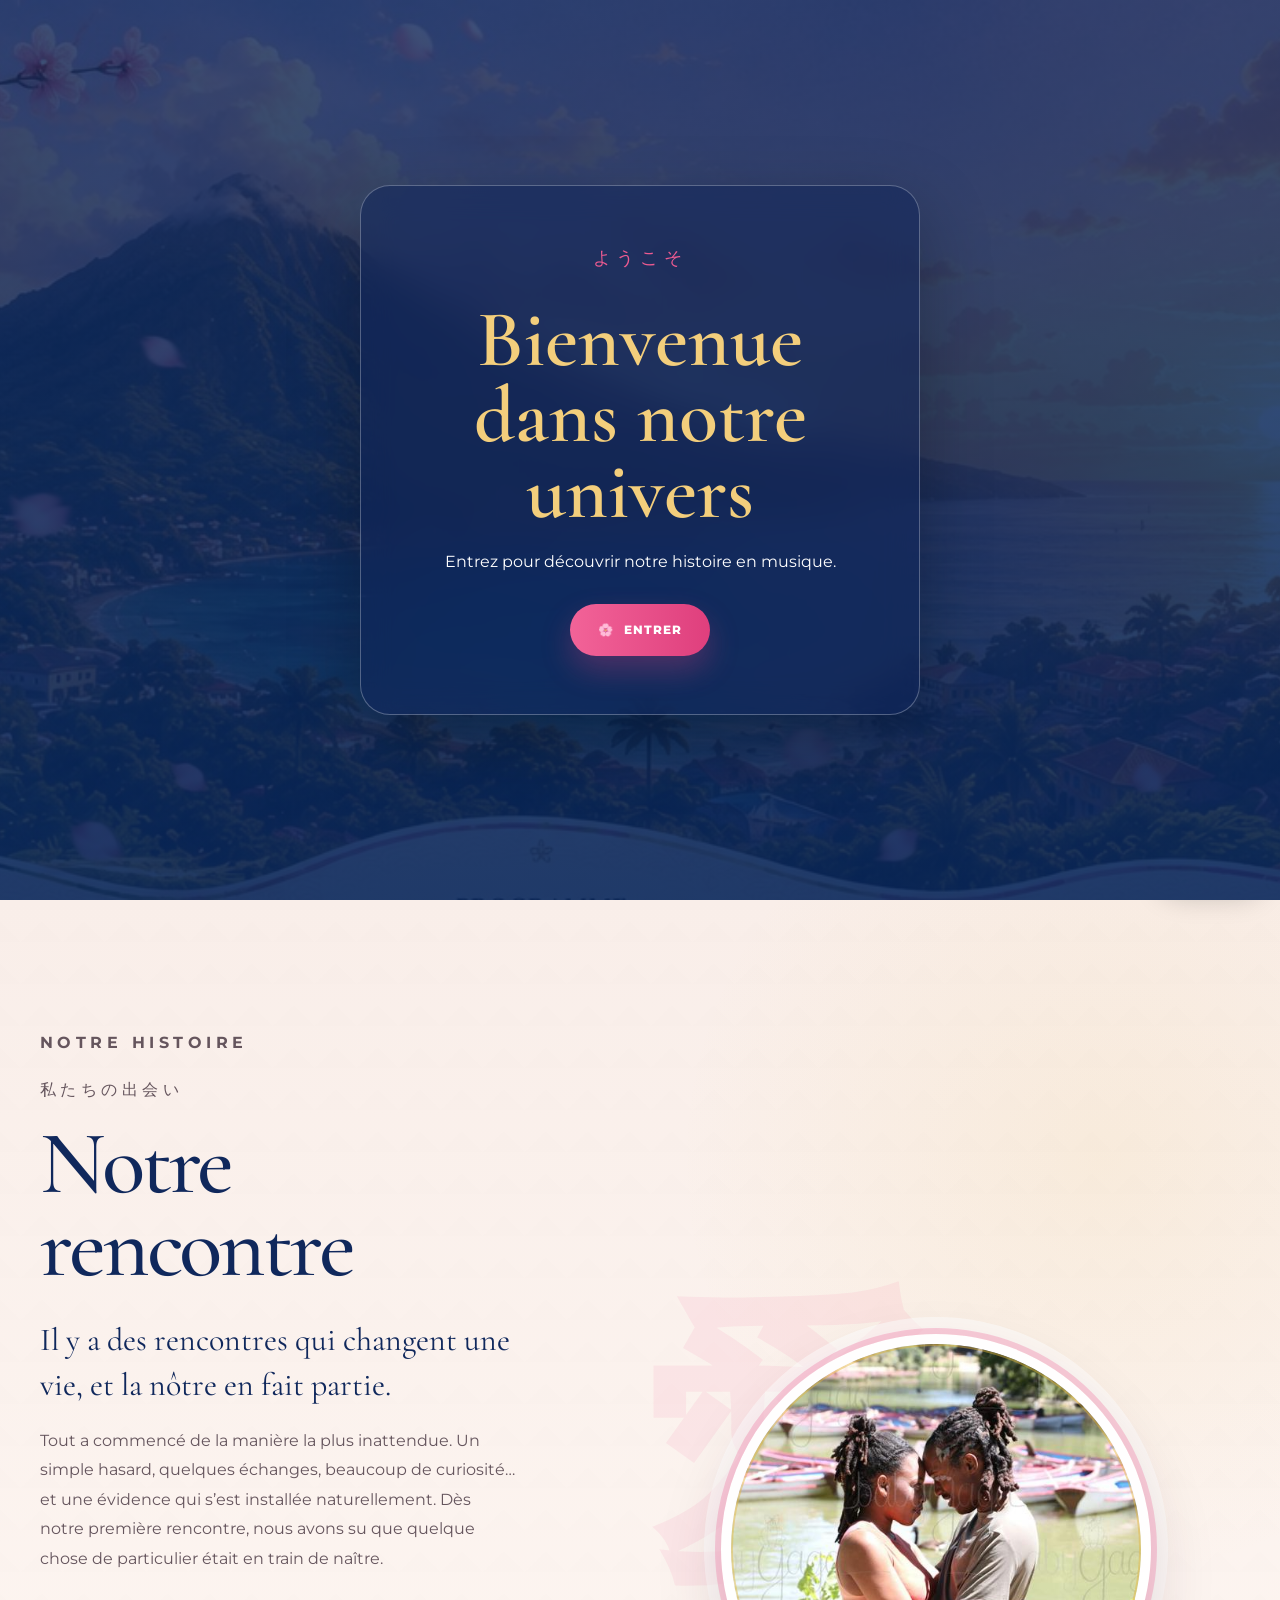
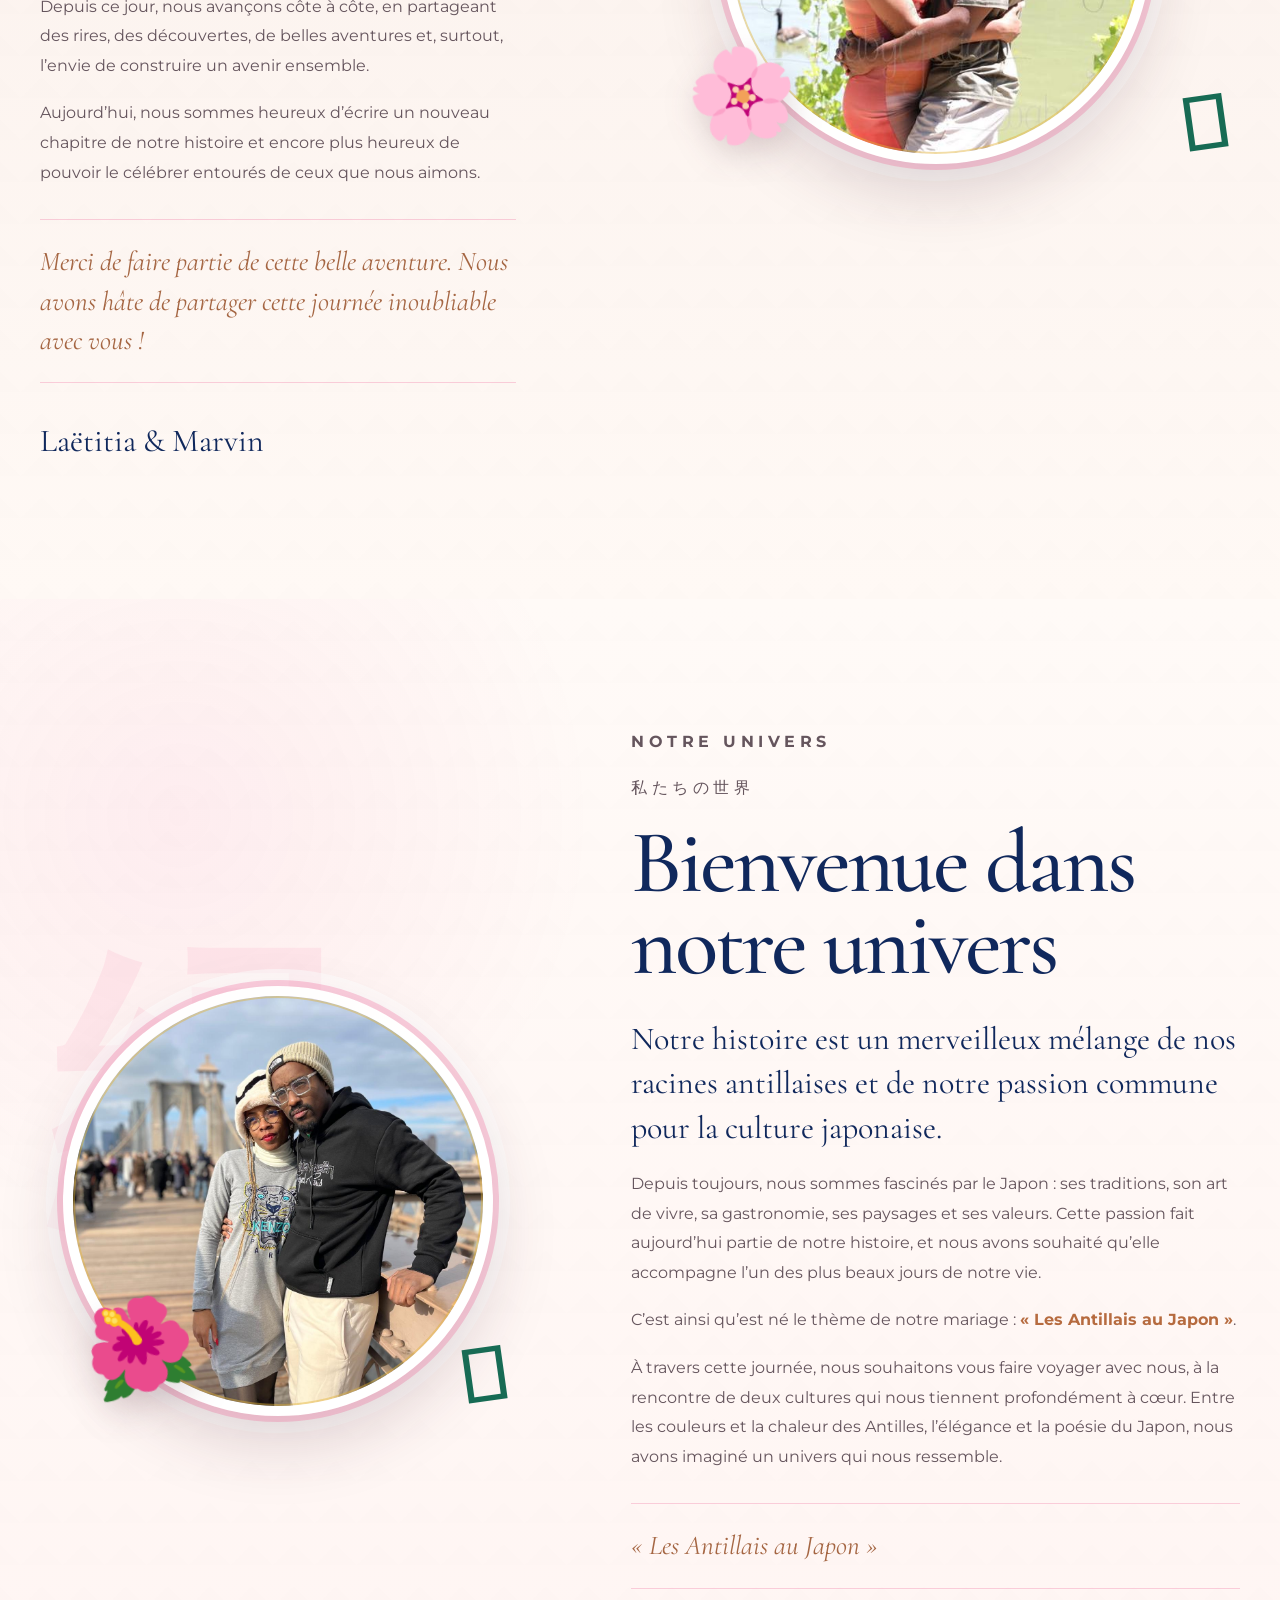
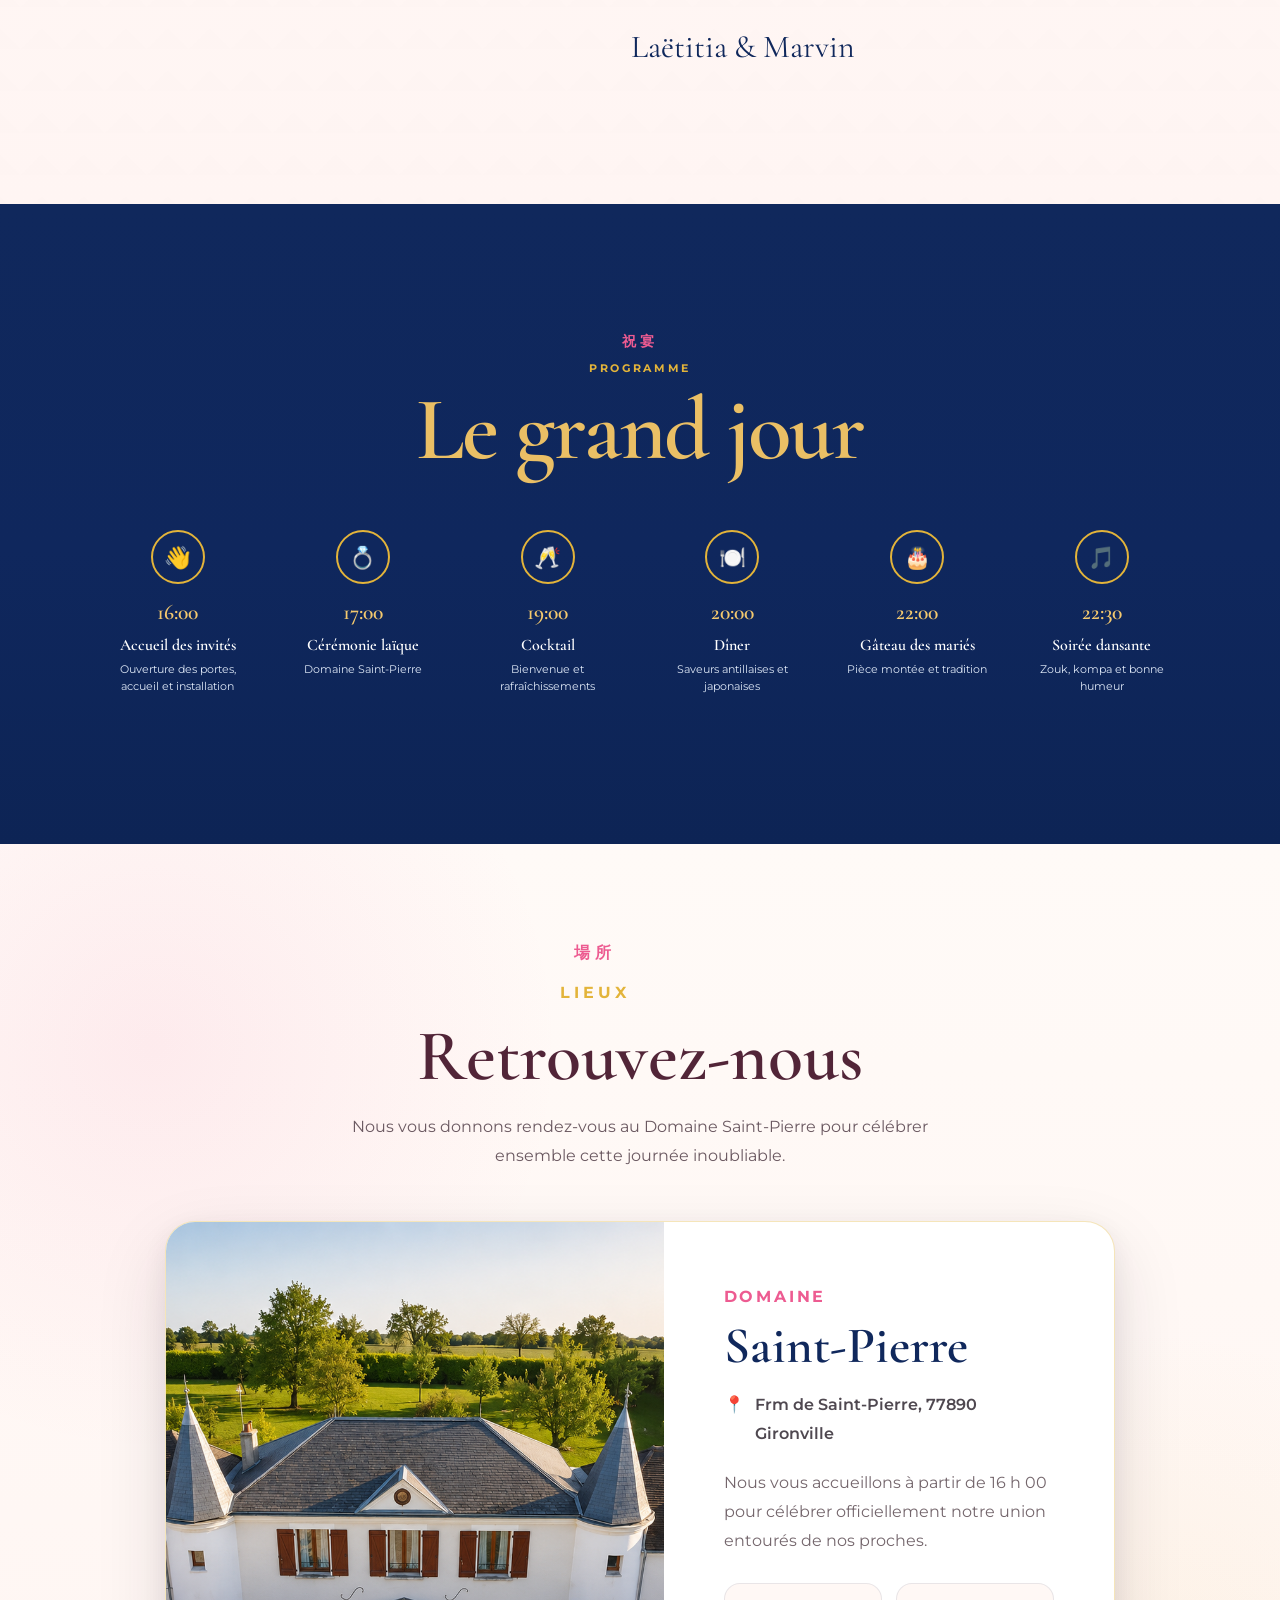
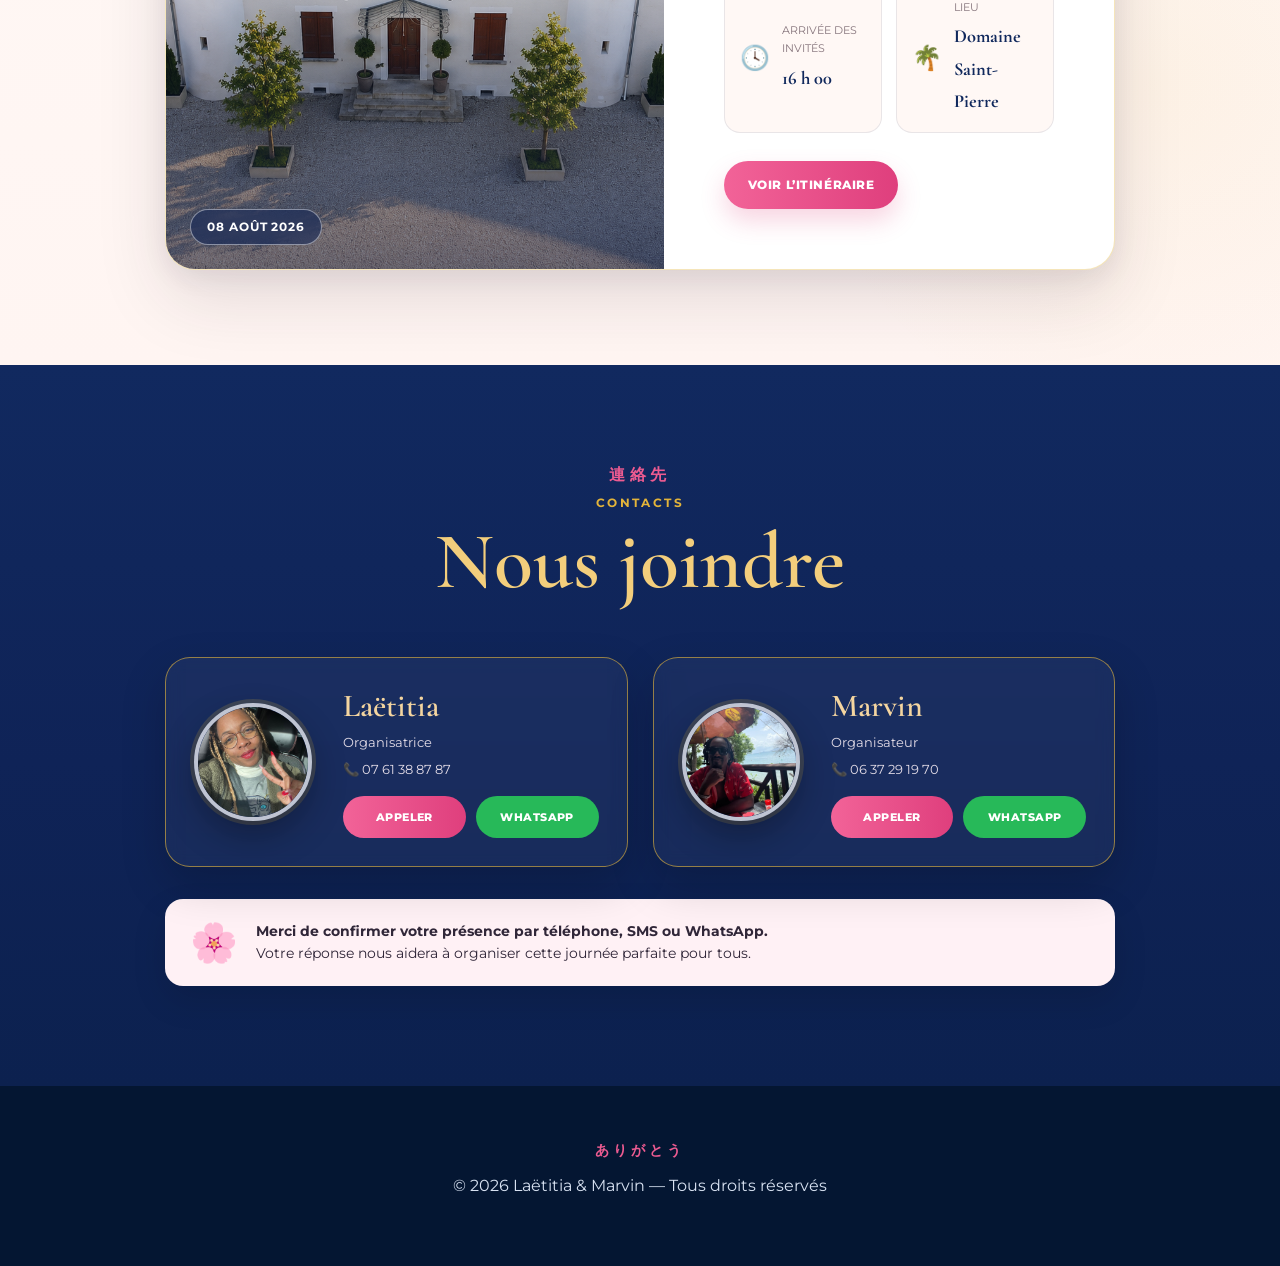
==== commit fb8ccb0a: "EVO - add page pricipale" ====
--- a/index.html
+++ b/index.html
@@ -13,10 +13,21 @@
   <link
     href="https://fonts.googleapis.com/css2?family=Cormorant+Garamond:ital,wght@0,500;0,600;1,500&family=Montserrat:wght@500;600;700&display=swap"
     rel="stylesheet">
-  <link rel="stylesheet" href="styles.css?v=2">
+  <link rel="stylesheet" href="styles.css?v=3">
 </head>
 
 <body>
+
+  <div class="welcome-overlay" id="welcomeOverlay" role="dialog" aria-modal="true" aria-labelledby="welcomeTitle">
+    <div class="welcome-card">
+      <p class="welcome-japanese" lang="ja">ようこそ</p>
+      <h2 id="welcomeTitle">Bienvenue dans notre univers</h2>
+      <p>Entrez pour découvrir notre histoire en musique.</p>
+      <button class="welcome-enter" id="welcomeEnter" type="button">
+        <span aria-hidden="true">🌸</span> Entrer
+      </button>
+    </div>
+  </div>
   <div class="petal-layer" aria-hidden="true"></div>
 
   <header class="site-header">
@@ -300,8 +311,8 @@
             <p>Organisatrice</p>
             <p>📞 07 61 38 87 87</p>
             <div class="contact-actions">
-              <a class="call" href="tel:0612345678">Appeler</a>
-              <a class="whatsapp" href="https://wa.me/33612345678" target="_blank" rel="noopener">WhatsApp</a>
+              <a class="call" href="tel:0761388787">Appeler</a>
+              <a class="whatsapp" href="https://wa.me/33761388787" target="_blank" rel="noopener">WhatsApp</a>
             </div>
           </div>
         </article>
@@ -317,8 +328,8 @@
             <p>Organisateur</p>
             <p>📞 06 37 29 19 70</p>
             <div class="contact-actions">
-              <a class="call" href="tel:0698765432">Appeler</a>
-              <a class="whatsapp" href="https://wa.me/33698765432" target="_blank" rel="noopener">WhatsApp</a>
+              <a class="call" href="tel:0637291970">Appeler</a>
+              <a class="whatsapp" href="https://wa.me/33637291970" target="_blank" rel="noopener">WhatsApp</a>
             </div>
           </div>
         </article>
@@ -342,11 +353,11 @@
     <p>© 2026 Laëtitia & Marvin — Tous droits réservés</p>
   </footer>
 
-  <audio id="music" preload="none" loop>
+  <audio id="music" preload="auto" loop>
     <source src="assets/audio/bambou.mp3" type="audio/mpeg">
   </audio>
 
-  <script src="script.js?v=2"></script>
+  <script src="script.js?v=3"></script>
 </body>
 
 </html>
--- a/styles.css
+++ b/styles.css
@@ -1483,4 +1483,32 @@
     transform: none;
     transition: none;
   }
-}+}
+
+/* ÉCRAN D'ACCUEIL MUSICAL */
+.welcome-overlay{
+  position:fixed;inset:0;z-index:10000;display:grid;place-items:center;padding:24px;
+  background:linear-gradient(rgba(8,39,92,.78),rgba(8,39,92,.9)),url("assets/images/hero-desktop.jpg") center/cover no-repeat;
+  opacity:1;visibility:visible;transition:opacity .8s ease,visibility .8s ease
+}
+.welcome-overlay.hidden{opacity:0;visibility:hidden;pointer-events:none}
+.welcome-card{
+  width:min(560px,100%);padding:clamp(34px,6vw,58px);border:1px solid rgba(255,255,255,.28);
+  border-radius:30px;color:#fff;background:rgba(15,35,87,.54);box-shadow:0 25px 70px rgba(0,0,0,.28);
+  text-align:center;backdrop-filter:blur(16px)
+}
+.welcome-japanese{margin:0 0 12px;color:var(--pink);font-family:"Cormorant Garamond",serif;font-size:1.1rem;letter-spacing:.32em}
+.welcome-card h2{margin:0 0 18px;color:#f3ce7c;font-family:"Cormorant Garamond",serif;font-size:clamp(2.8rem,8vw,5rem);font-weight:600;line-height:.95}
+.welcome-card p{margin:0 auto 28px;max-width:420px;line-height:1.7}
+.welcome-enter{
+  display:inline-flex;align-items:center;justify-content:center;gap:10px;min-height:52px;padding:0 28px;border:0;
+  border-radius:999px;color:#fff;background:linear-gradient(90deg,#f26398,#df3f7d);
+  box-shadow:0 14px 30px rgba(223,63,125,.3);font:inherit;font-size:.76rem;font-weight:800;
+  letter-spacing:.08em;text-transform:uppercase;cursor:pointer;transition:transform .25s ease,box-shadow .25s ease
+}
+.welcome-enter:hover{transform:translateY(-2px);box-shadow:0 18px 34px rgba(223,63,125,.4)}
+body.welcome-open{overflow:hidden}
+@media(max-width:768px){
+  .welcome-overlay{background-image:linear-gradient(rgba(8,39,92,.78),rgba(8,39,92,.9)),url("assets/images/hero-mobile.png")}
+  .welcome-card{border-radius:24px}
+}
